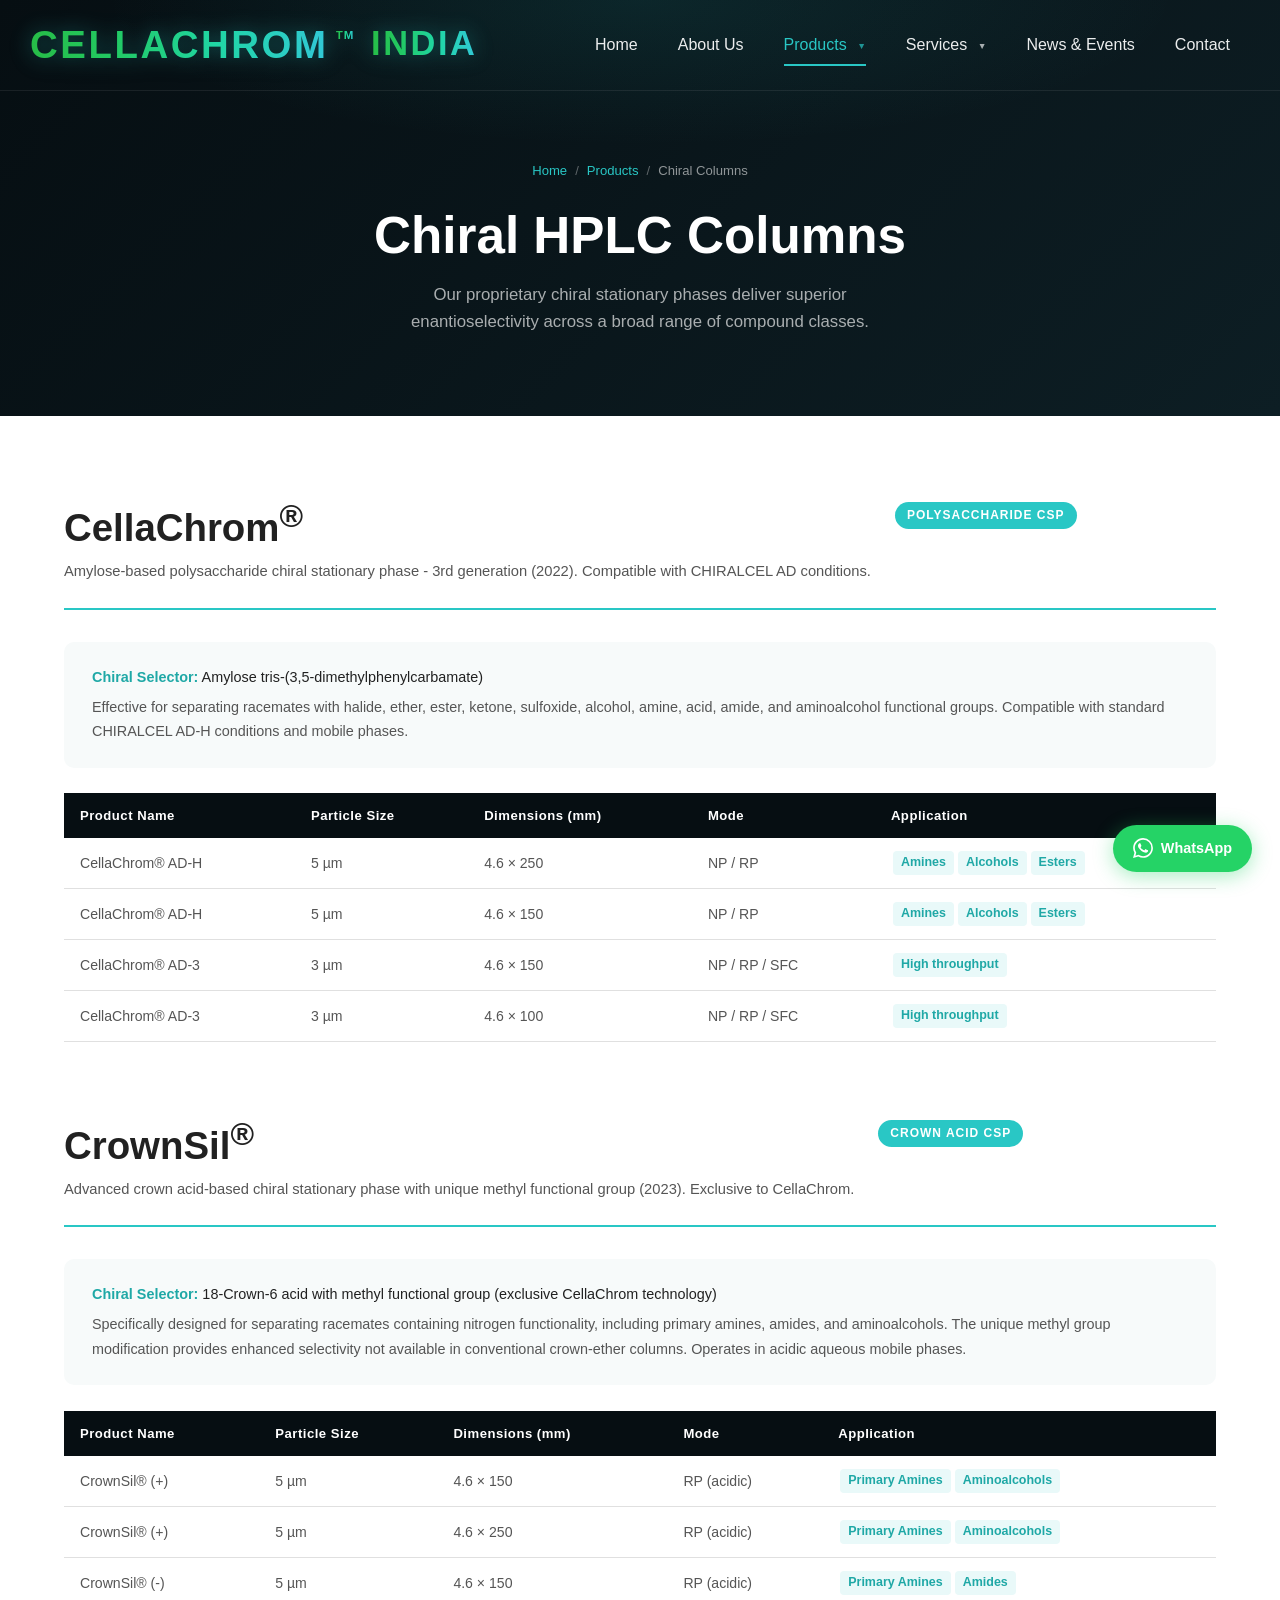
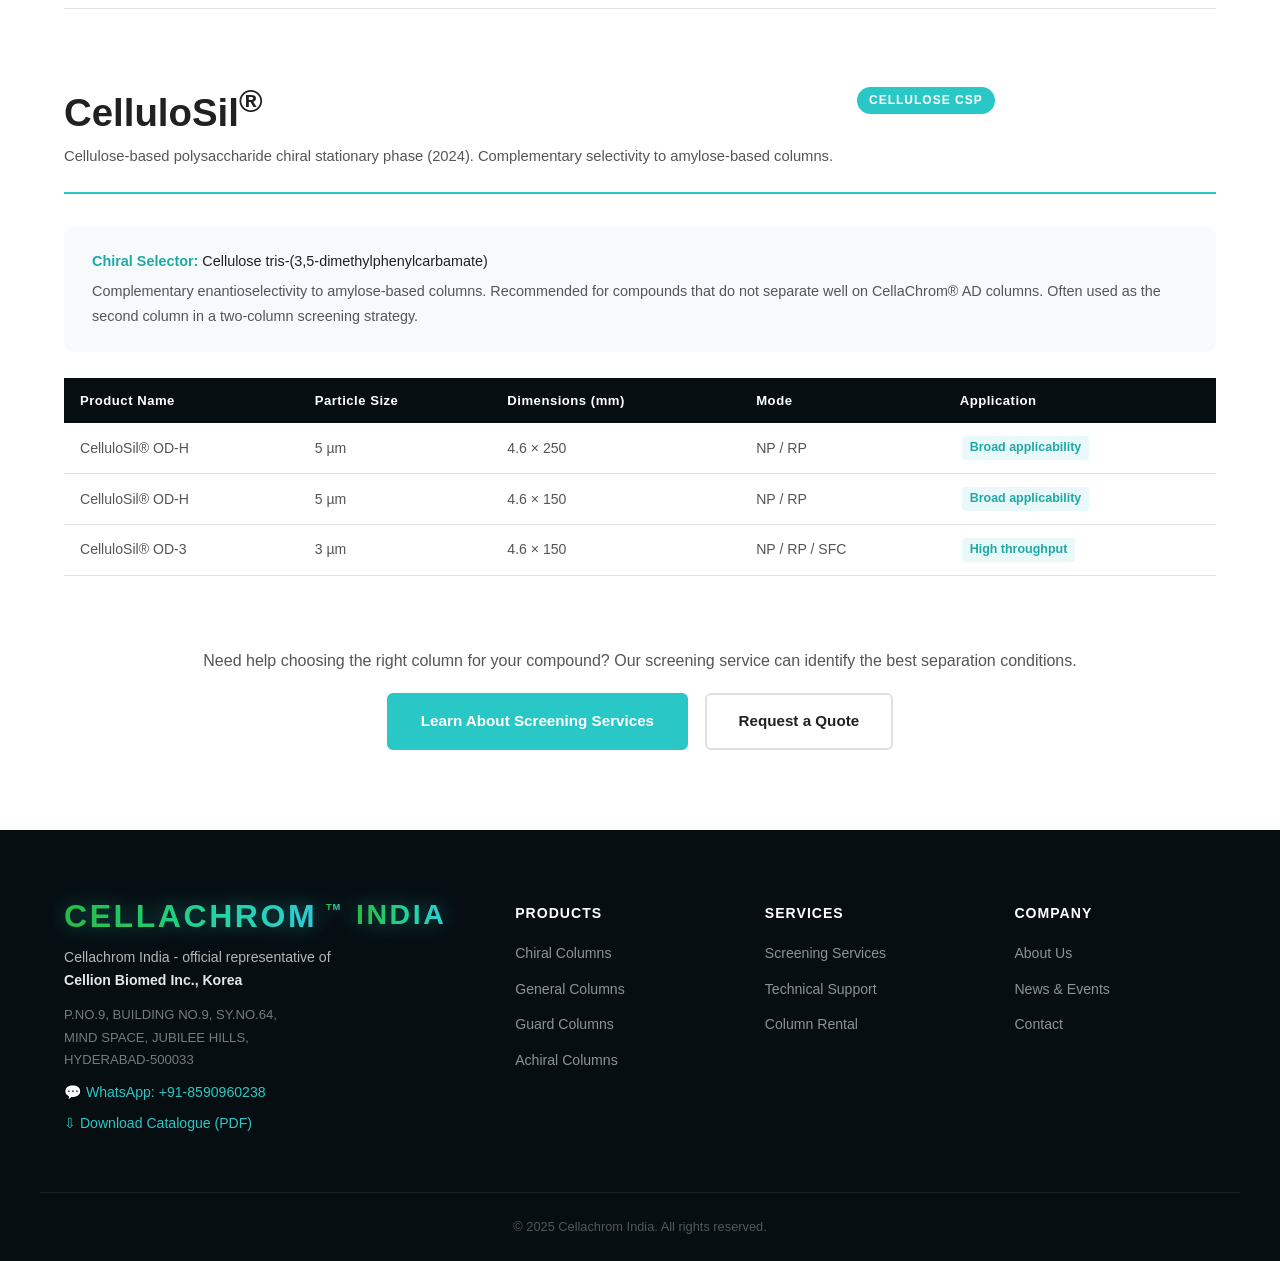
==== chiral-columns.html @ 0d918a17 "Refresh branding and fix site text issues" ====
<!DOCTYPE html>
<html lang="en">
<head>
 <meta charset="UTF-8" />
 <meta name="viewport" content="width=device-width, initial-scale=1.0" />
 <meta name="referrer" content="strict-origin-when-cross-origin" />
 <meta http-equiv="Content-Security-Policy" content="default-src 'self'; script-src 'self'; style-src 'self' 'unsafe-inline' https://fonts.googleapis.com; img-src 'self' data: https:; font-src 'self' https://fonts.gstatic.com data:; connect-src 'self'; frame-src https://maps.google.com https://www.google.com https://maps.googleusercontent.com; object-src 'none'; base-uri 'self'; form-action 'self'; upgrade-insecure-requests" />
 <title>Chiral Columns - CellaChrom</title>
 <link rel="preconnect" href="https://fonts.googleapis.com" />
 <link href="https://fonts.googleapis.com/css2?family=Noto+Sans:wght@300;400;500;600;700&family=Orbitron:wght@700;900&family=Oswald:wght@500;600;700&display=swap" rel="stylesheet" />
 <link rel="stylesheet" href="style.css?v=4" />
 <style>
 .products-page { padding: 80px 0; }
 .product-line { margin-bottom: 72px; }
 .product-line-header { display: flex; align-items: flex-start; gap: 24px; margin-bottom: 32px; padding-bottom: 24px; border-bottom: 2px solid var(--teal); }
 .product-line-badge { background: var(--teal); color: #fff; font-size: 0.75rem; font-weight: 700; letter-spacing: 1px; text-transform: uppercase; padding: 4px 12px; border-radius: 100px; white-space: nowrap; margin-top: 6px; }
 .product-line-header h2 { margin-bottom: 8px; }
 .product-line-header p { color: var(--text-light); font-size: 0.92rem; }
 .spec-table { width: 100%; border-collapse: collapse; font-size: 0.88rem; }
 .spec-table th { background: var(--dark); color: #fff; padding: 12px 16px; text-align: left; font-weight: 600; font-size: 0.82rem; letter-spacing: 0.5px; }
 .spec-table td { padding: 11px 16px; border-bottom: 1px solid var(--border); color: var(--text-light); }
 .spec-table tr:hover td { background: var(--teal-light); }
 .tag { display: inline-block; background: rgba(41,199,197,0.1); color: var(--teal-dark); border-radius: 4px; padding: 2px 8px; font-size: 0.78rem; font-weight: 600; margin: 2px; }
 .app-note { background: var(--light-bg); border-radius: 10px; padding: 24px 28px; margin-top: 20px; font-size: 0.9rem; }
 .app-note strong { color: var(--teal-dark); }
 .app-note p { color: var(--text-light); line-height: 1.7; margin-top: 6px; }
 </style>
</head>
<body>

 <header id="site-header">
 <div class="header-inner">
 <a class="logo" href="index.html" aria-label="Cellachrom India home"><span class="logo-wordmark" aria-hidden="true"><span class="logo-main">CELLACHROM</span><sup class="logo-mark">TM</sup><span class="logo-region">INDIA</span></span></a>
 <nav class="main-nav">
 <ul>
 <li><a href="index.html">Home</a></li>
 <li><a href="company.html">About Us</a></li>
 <li class="has-dropdown">
 <a href="chiral-columns.html" class="active">Products <span class="arrow">&#9660;</span></a>
 <ul class="dropdown">
 <li><a href="chiral-columns.html">Chiral Columns</a></li>
 <li><a href="general-columns.html">General Columns</a></li>
 <li><a href="guard-columns.html">Guard Columns</a></li>
 <li><a href="registech-products.html">Registech Products</a></li>
 </ul>
 </li>
 <li class="has-dropdown">
 <a href="screening-services.html">Services <span class="arrow">&#9660;</span></a>
 <ul class="dropdown">
 <li><a href="screening-screening-services.html">Screening Services</a></li>
 <li><a href="technical-support.html">Technical Support</a></li>
 <li><a href="column-rental.html">Column Rental</a></li>
 </ul>
 </li>
 <li><a href="notice.html">News &amp; Events</a></li>
 <li><a href="contact.html">Contact</a></li>
 </ul>
 </nav>
 <button class="hamburger" id="hamburger"><span></span><span></span><span></span></button>
 </div>
 <nav class="mobile-nav" id="mobile-nav">
 <ul>
 <li><a href="index.html">Home</a></li>
 <li><a href="company.html">About Us</a></li>
 <li class="mobile-dropdown"><button class="mobile-toggle">Products <span class="arrow">&#9660;</span></button>
 <ul class="mobile-submenu"><li><a href="chiral-columns.html">Chiral Columns</a></li><li><a href="general-columns.html">General Columns</a></li><li><a href="guard-columns.html">Guard Columns</a></li><li><a href="registech-products.html">Registech Products</a></li></ul>
 </li>
 <li class="mobile-dropdown"><button class="mobile-toggle">Services <span class="arrow">&#9660;</span></button>
 <ul class="mobile-submenu"><li><a href="screening-screening-services.html">Screening Services</a></li><li><a href="technical-support.html">Technical Support</a></li><li><a href="column-rental.html">Column Rental</a></li></ul>
 </li>
 <li><a href="notice.html">News &amp; Events</a></li>
 <li><a href="contact.html">Contact</a></li>
 </ul>
 </nav>
 </header>

 <section class="page-hero">
 <div class="container">
 <div class="breadcrumb"><a href="index.html">Home</a><span>/</span><a href="chiral-columns.html">Products</a><span>/</span><span class="current">Chiral Columns</span></div>
 <h1>Chiral HPLC Columns</h1>
 <p>Our proprietary chiral stationary phases deliver superior enantioselectivity across a broad range of compound classes.</p>
 </div>
 </section>

 <section class="products-page">
 <div class="container">

 <!-- CellaChrom line -->
 <div class="product-line">
 <div class="product-line-header">
 <div>
 <h2>CellaChrom<sup>®</sup></h2>
 <p>Amylose-based polysaccharide chiral stationary phase - 3rd generation (2022). Compatible with CHIRALCEL AD conditions.</p>
 </div>
 <span class="product-line-badge">Polysaccharide CSP</span>
 </div>
 <div class="app-note">
 <strong>Chiral Selector:</strong> Amylose tris-(3,5-dimethylphenylcarbamate)
 <p>Effective for separating racemates with halide, ether, ester, ketone, sulfoxide, alcohol, amine, acid, amide, and aminoalcohol functional groups. Compatible with standard CHIRALCEL AD-H conditions and mobile phases.</p>
 </div>
 <br>
 <table class="spec-table">
 <thead>
 <tr>
 <th>Product Name</th>
 <th>Particle Size</th>
 <th>Dimensions (mm)</th>
 <th>Mode</th>
 <th>Application</th>
 </tr>
 </thead>
 <tbody>
 <tr><td>CellaChrom® AD-H</td><td>5 µm</td><td>4.6 × 250</td><td>NP / RP</td><td><span class="tag">Amines</span><span class="tag">Alcohols</span><span class="tag">Esters</span></td></tr>
 <tr><td>CellaChrom® AD-H</td><td>5 µm</td><td>4.6 × 150</td><td>NP / RP</td><td><span class="tag">Amines</span><span class="tag">Alcohols</span><span class="tag">Esters</span></td></tr>
 <tr><td>CellaChrom® AD-3</td><td>3 µm</td><td>4.6 × 150</td><td>NP / RP / SFC</td><td><span class="tag">High throughput</span></td></tr>
 <tr><td>CellaChrom® AD-3</td><td>3 µm</td><td>4.6 × 100</td><td>NP / RP / SFC</td><td><span class="tag">High throughput</span></td></tr>
 </tbody>
 </table>
 </div>

 <!-- CrownSil line -->
 <div class="product-line">
 <div class="product-line-header">
 <div>
 <h2>CrownSil<sup>®</sup></h2>
 <p>Advanced crown acid-based chiral stationary phase with unique methyl functional group (2023). Exclusive to CellaChrom.</p>
 </div>
 <span class="product-line-badge">Crown Acid CSP</span>
 </div>
 <div class="app-note">
 <strong>Chiral Selector:</strong> 18-Crown-6 acid with methyl functional group (exclusive CellaChrom technology)
 <p>Specifically designed for separating racemates containing nitrogen functionality, including primary amines, amides, and aminoalcohols. The unique methyl group modification provides enhanced selectivity not available in conventional crown-ether columns. Operates in acidic aqueous mobile phases.</p>
 </div>
 <br>
 <table class="spec-table">
 <thead>
 <tr>
 <th>Product Name</th>
 <th>Particle Size</th>
 <th>Dimensions (mm)</th>
 <th>Mode</th>
 <th>Application</th>
 </tr>
 </thead>
 <tbody>
 <tr><td>CrownSil® (+)</td><td>5 µm</td><td>4.6 × 150</td><td>RP (acidic)</td><td><span class="tag">Primary Amines</span><span class="tag">Aminoalcohols</span></td></tr>
 <tr><td>CrownSil® (+)</td><td>5 µm</td><td>4.6 × 250</td><td>RP (acidic)</td><td><span class="tag">Primary Amines</span><span class="tag">Aminoalcohols</span></td></tr>
 <tr><td>CrownSil® (-)</td><td>5 µm</td><td>4.6 × 150</td><td>RP (acidic)</td><td><span class="tag">Primary Amines</span><span class="tag">Amides</span></td></tr>
 </tbody>
 </table>
 </div>

 <!-- CelluloSil line -->
 <div class="product-line">
 <div class="product-line-header">
 <div>
 <h2>CelluloSil<sup>®</sup></h2>
 <p>Cellulose-based polysaccharide chiral stationary phase (2024). Complementary selectivity to amylose-based columns.</p>
 </div>
 <span class="product-line-badge">Cellulose CSP</span>
 </div>
 <div class="app-note">
 <strong>Chiral Selector:</strong> Cellulose tris-(3,5-dimethylphenylcarbamate)
 <p>Complementary enantioselectivity to amylose-based columns. Recommended for compounds that do not separate well on CellaChrom® AD columns. Often used as the second column in a two-column screening strategy.</p>
 </div>
 <br>
 <table class="spec-table">
 <thead>
 <tr>
 <th>Product Name</th>
 <th>Particle Size</th>
 <th>Dimensions (mm)</th>
 <th>Mode</th>
 <th>Application</th>
 </tr>
 </thead>
 <tbody>
 <tr><td>CelluloSil® OD-H</td><td>5 µm</td><td>4.6 × 250</td><td>NP / RP</td><td><span class="tag">Broad applicability</span></td></tr>
 <tr><td>CelluloSil® OD-H</td><td>5 µm</td><td>4.6 × 150</td><td>NP / RP</td><td><span class="tag">Broad applicability</span></td></tr>
 <tr><td>CelluloSil® OD-3</td><td>3 µm</td><td>4.6 × 150</td><td>NP / RP / SFC</td><td><span class="tag">High throughput</span></td></tr>
 </tbody>
 </table>
 </div>

 <div style="text-align:center; margin-top: 16px;">
 <p style="color:var(--text-light); margin-bottom: 20px;">Need help choosing the right column for your compound? Our screening service can identify the best separation conditions.</p>
 <a href="screening-screening-services.html" class="btn btn-primary">Learn About Screening Services</a>
 <a href="contact.html" class="btn btn-outline" style="margin-left:12px; color: var(--text); border-color: var(--border);">Request a Quote</a>
 </div>

 </div>
 </section>

 <footer class="site-footer">
 <div class="container footer-grid">
 <div class="footer-brand">
 <a class="logo footer-logo" href="index.html" aria-label="Cellachrom India home"><span class="logo-wordmark" aria-hidden="true"><span class="logo-main">CELLACHROM</span><sup class="logo-mark">TM</sup><span class="logo-region">INDIA</span></span></a>
 <p>Cellachrom India - official representative of<br><strong>Cellion Biomed Inc., Korea</strong></p>
 <p class="footer-addr">P.NO.9, BUILDING NO.9, SY.NO.64,<br>MIND SPACE, JUBILEE HILLS,<br>HYDERABAD-500033</p>
 <p style="margin-top:10px;"><a href="https://wa.me/918590960238" target="_blank" rel="noopener" style="color:var(--teal);">&#128172; WhatsApp: +91-8590960238</a></p>
 <p style="margin-top:6px;"><a href="catalogue.pdf" style="color:var(--teal);">&#8681; Download Catalogue (PDF)</a></p>
 </div>
 <div class="footer-nav-group"><h4>Products</h4><ul><li><a href="chiral-columns.html">Chiral Columns</a></li><li><a href="general-columns.html">General Columns</a></li><li><a href="guard-columns.html">Guard Columns</a></li><li><a href="registech-products.html">Achiral Columns</a></li></ul></div>
 <div class="footer-nav-group"><h4>Services</h4><ul><li><a href="screening-screening-services.html">Screening Services</a></li><li><a href="technical-support.html">Technical Support</a></li><li><a href="column-rental.html">Column Rental</a></li></ul></div>
 <div class="footer-nav-group"><h4>Company</h4><ul><li><a href="company.html">About Us</a></li><li><a href="notice.html">News &amp; Events</a></li><li><a href="contact.html">Contact</a></li></ul></div>
 </div>
 <div class="footer-bottom"><p>&copy; 2025 Cellachrom India. All rights reserved.</p></div>
 </footer>
 <script src="main.js"></script>

 <a class="whatsapp-float" href="https://wa.me/918590960238" target="_blank" rel="noopener">
 <svg width="20" height="20" viewBox="0 0 24 24" fill="currentColor"><path d="M17.472 14.382c-.297-.149-1.758-.867-2.03-.967-.273-.099-.471-.148-.67.15-.197.297-.767.966-.94 1.164-.173.199-.347.223-.644.075-.297-.15-1.255-.463-2.39-1.475-.883-.788-1.48-1.761-1.653-2.059-.173-.297-.018-.458.13-.606.134-.133.298-.347.446-.52.149-.174.198-.298.298-.497.099-.198.05-.371-.025-.52-.075-.149-.669-1.612-.916-2.207-.242-.579-.487-.5-.669-.51-.173-.008-.371-.01-.57-.01-.198 0-.52.074-.792.372-.272.297-1.04 1.016-1.04 2.479 0 1.462 1.065 2.875 1.213 3.074.149.198 2.096 3.2 5.077 4.487.709.306 1.262.489 1.694.625.712.227 1.36.195 1.871.118.571-.085 1.758-.719 2.006-1.413.248-.694.248-1.289.173-1.413-.074-.124-.272-.198-.57-.347m-5.421 7.403h-.004a9.87 9.87 0 01-5.031-1.378l-.361-.214-3.741.982.998-3.648-.235-.374a9.86 9.86 0 01-1.51-5.26c.001-5.45 4.436-9.884 9.888-9.884 2.64 0 5.122 1.03 6.988 2.898a9.825 9.825 0 012.893 6.994c-.003 5.45-4.437 9.884-9.885 9.884m8.413-18.297A11.815 11.815 0 0012.05 0C5.495 0 .16 5.335.157 11.892c0 2.096.547 4.142 1.588 5.945L.057 24l6.305-1.654a11.882 11.882 0 005.683 1.448h.005c6.554 0 11.89-5.335 11.893-11.893a11.821 11.821 0 00-3.48-8.413z"/></svg>
 WhatsApp
 </a>
</body>
</html>
---- style.css ----
﻿/* =========================================================
 CellaChrom Main Stylesheet
 ========================================================= */

/* ---------- Reset & Base ---------- */
*, *::before, *::after { box-sizing: border-box; margin: 0; padding: 0; }

html { scroll-behavior: smooth; }

body {
 font-family: 'Noto Sans', sans-serif;
 font-size: 16px;
 color: #212121;
 background: #fff;
 line-height: 1.6;
}

a { text-decoration: none; color: inherit; }
ul { list-style: none; }
img { display: block; max-width: 100%; }

.container {
 max-width: 1200px;
 margin: 0 auto;
 padding: 0 24px;
}

/* ---------- Typography ---------- */
h1 { font-size: clamp(2rem, 4vw, 3.2rem); font-weight: 700; line-height: 1.2; }
h2 { font-size: clamp(1.6rem, 3vw, 2.4rem); font-weight: 700; line-height: 1.25; }
h3 { font-size: 1.25rem; font-weight: 600; }
h4 { font-size: 1.05rem; font-weight: 600; }

/* ---------- Colors ---------- */
:root {
 --teal: #29c7c5;
 --teal-dark: #1fa8a6;
 --teal-light: #e6fafa;
 --blue-accent: #00B8FF;
 --dark: #060e12;
 --dark-2: #0d1e24;
 --text: #212121;
 --text-light: #555;
 --border: #e0e0e0;
 --white: #fff;
 --light-bg: #f7fafa;
}

/* =========================================================
 SCROLL REVEAL ANIMATIONS
 ========================================================= */
.will-reveal {
 opacity: 0;
 transform: translateY(32px);
 transition: opacity 0.6s ease, transform 0.6s ease;
}
.will-reveal.revealed {
 opacity: 1;
 transform: translateY(0);
}

/* =========================================================
 TOAST
 ========================================================= */
.toast {
 position: fixed;
 bottom: 32px;
 left: 50%;
 transform: translateX(-50%) translateY(20px);
 background: var(--dark-2);
 color: #fff;
 padding: 14px 28px;
 border-radius: 8px;
 font-size: 0.92rem;
 font-weight: 500;
 border-left: 4px solid var(--teal);
 opacity: 0;
 transition: opacity 0.3s, transform 0.3s;
 z-index: 9999;
 white-space: nowrap;
}
.toast.toast-show {
 opacity: 1;
 transform: translateX(-50%) translateY(0);
}

.hp-field {
 position: absolute !important;
 width: 1px;
 height: 1px;
 padding: 0;
 margin: -1px;
 overflow: hidden;
 clip: rect(0, 0, 0, 0);
 white-space: nowrap;
 border: 0;
}

/* =========================================================
 FAQ DYNAMIC
 ========================================================= */
.faq-q {
 display: flex;
 justify-content: space-between;
 align-items: center;
 gap: 16px;
}
.faq-arrow {
 font-size: 1.3rem;
 color: var(--teal);
 flex-shrink: 0;
 transition: transform 0.3s;
 font-weight: 300;
}
.faq-open .faq-q { color: var(--teal-dark); }
.faq-item { transition: background 0.2s; border-radius: 4px; padding: 20px 4px; }
.faq-item:hover { background: var(--teal-light); }

/* =========================================================
 PRODUCT TABS
 ========================================================= */
.tab-nav {
 display: flex;
 gap: 0;
 border-bottom: 2px solid var(--border);
 margin-bottom: 40px;
 overflow-x: auto;
 scrollbar-width: none;
}
.tab-nav::-webkit-scrollbar { display: none; }

.tab-btn {
 padding: 14px 28px;
 background: none;
 border: none;
 font-family: inherit;
 font-size: 0.92rem;
 font-weight: 600;
 color: var(--text-light);
 cursor: pointer;
 position: relative;
 white-space: nowrap;
 transition: color 0.2s;
}
.tab-btn::after {
 content: '';
 position: absolute;
 bottom: -2px;
 left: 0; right: 0;
 height: 2px;
 background: var(--teal);
 transform: scaleX(0);
 transition: transform 0.25s ease;
}
.tab-btn:hover { color: var(--teal); }
.tab-btn.active { color: var(--teal); }
.tab-btn.active::after { transform: scaleX(1); }

.tab-panel {
 opacity: 0;
 transform: translateY(10px);
 transition: opacity 0.3s ease, transform 0.3s ease;
}
.tab-panel.active {
 opacity: 1;
 transform: translateY(0);
}

/* =========================================================
 HERO CANVAS
 ========================================================= */
#hero-canvas {
 position: absolute;
 inset: 0;
 width: 100%;
 height: 100%;
 pointer-events: none;
 z-index: 0;
}

.hero-content { position: relative; z-index: 1; }

/* Typing cursor */
#typing-text::after {
 content: '|';
 animation: blink 0.7s step-end infinite;
 color: var(--teal);
 margin-left: 2px;
}
@keyframes blink { 50% { opacity: 0; } }

/* =========================================================
 COUNT-UP
 ========================================================= */
.count-up {
 display: inline-block;
 min-width: 2ch;
}

/* =========================================================
 HEADER
 ========================================================= */
#site-header {
 position: fixed;
 top: 0; left: 0; right: 0;
 z-index: 1000;
 background: transparent;
 border-bottom: 1px solid rgba(255,255,255,0.08);
 transition: background 0.4s ease, border-color 0.4s ease, box-shadow 0.4s ease;
}

#site-header.scrolled {
 background: rgba(255,255,255,0.97);
 backdrop-filter: blur(12px);
 -webkit-backdrop-filter: blur(12px);
 border-bottom: 1px solid rgba(0,0,0,0.07);
 box-shadow: 0 2px 24px rgba(0,0,0,0.08);
}

.header-inner {
 display: flex;
 align-items: center;
 justify-content: space-between;
 height: 90px;
 max-width: 1280px;
 margin: 0 auto;
 padding: 0 30px;
}

/* Logo */
.logo {
 display: flex;
 align-items: center;
 text-decoration: none;
}

.logo-wordmark {
 display: inline-flex;
 align-items: flex-start;
 gap: 12px;
 font-family: 'Oswald', 'Orbitron', sans-serif;
 font-weight: 600;
 line-height: 0.88;
 letter-spacing: 0.16em;
 text-transform: uppercase;
 filter: drop-shadow(0 0 10px rgba(41,199,197,0.45)) drop-shadow(0 2px 8px rgba(0,0,0,0.35));
 transition: filter 0.4s ease, transform 0.3s ease;
}
.logo-main,
.logo-region,
.logo-mark {
 background: linear-gradient(90deg, #27bc47 0%, #22c963 28%, #20d6a4 62%, #32c8d7 100%);
 -webkit-background-clip: text;
 background-clip: text;
 color: transparent;
}
.logo-main {
 font-size: 2.4rem;
}
.logo-region {
 font-size: 2.15rem;
}
.logo-mark {
 font-size: 0.72rem;
 line-height: 1;
 letter-spacing: 0.08em;
 transform: translate(-0.42em, 0.16em);
}
.header-inner .logo:hover .logo-wordmark {
 filter: drop-shadow(0 0 18px rgba(41,199,197,0.72)) drop-shadow(0 2px 12px rgba(0,0,0,0.4));
 transform: scale(1.03);
}
#site-header.scrolled .header-inner .logo-wordmark {
 filter: drop-shadow(0 0 8px rgba(41,199,197,0.28)) drop-shadow(0 2px 6px rgba(0,0,0,0.12));
}


/* Desktop Nav */
.main-nav > ul {
 display: flex;
 gap: 0;
 align-items: center;
}

.main-nav > ul > li {
 position: relative;
}

.main-nav > ul > li > a {
 display: block;
 position: relative;
 color: rgba(255,255,255,0.92);
 font-size: 1rem;
 font-weight: 500;
 padding: 8px 20px;
 transition: color 0.3s;
}
.main-nav > ul > li > a::after {
 content: '';
 position: absolute;
 bottom: 0; left: 20px; right: 20px;
 height: 2px;
 background: var(--teal);
 transform: scaleX(0);
 transition: transform 0.25s ease;
 transform-origin: center;
}

.main-nav > ul > li > a:hover { color: var(--teal); }
.main-nav > ul > li > a:hover::after { transform: scaleX(1); }
.main-nav > ul > li > a.active { color: var(--teal); }
.main-nav > ul > li > a.active::after { transform: scaleX(1); }

/* Nav adapts on scroll */
#site-header.scrolled .main-nav > ul > li > a { color: #333; }
#site-header.scrolled .main-nav > ul > li > a:hover { color: var(--teal); }
#site-header.scrolled .main-nav > ul > li > a.active { color: var(--teal); }

.main-nav .arrow {
 font-size: 0.55rem;
 vertical-align: middle;
 margin-left: 6px;
 opacity: 0.7;
 display: inline-block;
 transition: transform 0.25s ease, opacity 0.25s ease;
}
.has-dropdown.open > a .arrow,
.has-dropdown:hover > a .arrow {
 transform: rotate(-180deg);
 opacity: 1;
}

/* Dropdown */
.dropdown {
 position: absolute;
 top: calc(100% + 12px);
 left: 50%;
 transform: translateX(-50%) translateY(-6px);
 background: rgba(18, 28, 36, 0.82);
 backdrop-filter: blur(18px);
 -webkit-backdrop-filter: blur(18px);
 border: 1px solid rgba(41, 199, 197, 0.18);
 border-radius: 12px;
 min-width: 200px;
 padding: 8px 6px;
 box-shadow: 0 20px 48px rgba(0,0,0,0.55), 0 0 0 1px rgba(41,199,197,0.06);
 opacity: 0;
 visibility: hidden;
 pointer-events: none;
 transition: opacity 0.22s ease, transform 0.22s ease, visibility 0.22s;
}

/* Caret arrow pointing up */
.dropdown::before {
 content: '';
 position: absolute;
 top: -6px;
 left: 50%;
 transform: translateX(-50%);
 width: 12px;
 height: 12px;
 background: rgba(18, 28, 36, 0.82);
 border-left: 1px solid rgba(41, 199, 197, 0.18);
 border-top: 1px solid rgba(41, 199, 197, 0.18);
 rotate: 45deg;
}

.has-dropdown.open .dropdown,
.has-dropdown:hover .dropdown {
 opacity: 1;
 visibility: visible;
 pointer-events: auto;
 transform: translateX(-50%) translateY(0);
}

.dropdown li {
 opacity: 0;
 transform: translateX(-6px);
 transition: opacity 0.18s ease, transform 0.18s ease, background 0.15s;
 border-radius: 8px;
}
.has-dropdown.open .dropdown li,
.has-dropdown:hover .dropdown li { opacity: 1; transform: translateX(0); }

.has-dropdown.open .dropdown li:nth-child(1),
.has-dropdown:hover .dropdown li:nth-child(1) { transition-delay: 0.04s; }
.has-dropdown.open .dropdown li:nth-child(2),
.has-dropdown:hover .dropdown li:nth-child(2) { transition-delay: 0.08s; }
.has-dropdown.open .dropdown li:nth-child(3),
.has-dropdown:hover .dropdown li:nth-child(3) { transition-delay: 0.12s; }
.has-dropdown.open .dropdown li:nth-child(4),
.has-dropdown:hover .dropdown li:nth-child(4) { transition-delay: 0.16s; }

.dropdown li a {
 display: flex;
 align-items: center;
 gap: 8px;
 padding: 10px 16px;
 color: rgba(255,255,255,0.75);
 font-size: 0.88rem;
 font-weight: 400;
 border-radius: 8px;
 transition: color 0.18s, background 0.18s, padding-left 0.18s;
}
.dropdown li a::before {
 content: '';
 width: 5px;
 height: 5px;
 border-radius: 50%;
 background: var(--teal);
 opacity: 0;
 flex-shrink: 0;
 transition: opacity 0.18s, transform 0.18s;
 transform: scale(0);
}
.dropdown li a:hover {
 color: #fff;
 background: rgba(41, 199, 197, 0.1);
 padding-left: 20px;
}
.dropdown li a:hover::before {
 opacity: 1;
 transform: scale(1);
}

/* Dropdown adapts when header is scrolled (white bg) */
#site-header.scrolled .dropdown {
 background: rgba(255,255,255,0.98);
 border-color: rgba(0,0,0,0.09);
 box-shadow: 0 16px 40px rgba(0,0,0,0.12);
 backdrop-filter: none;
}
#site-header.scrolled .dropdown::before {
 background: rgba(255,255,255,0.98);
 border-color: rgba(0,0,0,0.09);
}
#site-header.scrolled .dropdown li a { color: #444; }
#site-header.scrolled .dropdown li a:hover { color: var(--teal); background: rgba(41,199,197,0.06); }

/* Hamburger */
.hamburger {
 display: none;
 flex-direction: column;
 gap: 5px;
 background: none;
 border: none;
 cursor: pointer;
 padding: 4px;
}
.hamburger span {
 width: 26px;
 height: 2px;
 background: #fff;
 border-radius: 2px;
 transition: all 0.3s, background 0.4s;
}
#site-header.scrolled .hamburger span { background: #333; }

/* Mobile Nav */
.mobile-nav {
 display: none;
 background: var(--dark-2);
 border-top: 1px solid rgba(41, 199, 197, 0.15);
 padding: 12px 0 20px;
}

.mobile-nav > ul > li > a,
.mobile-nav .mobile-toggle {
 display: block;
 width: 100%;
 text-align: left;
 color: rgba(255,255,255,0.85);
 font-size: 0.95rem;
 font-weight: 500;
 padding: 12px 24px;
 background: none;
 border: none;
 cursor: pointer;
 transition: color 0.2s;
}

.mobile-nav > ul > li > a:hover,
.mobile-nav .mobile-toggle:hover { color: var(--teal); }

.mobile-submenu {
 display: none;
 background: rgba(0,0,0,0.2);
}

.mobile-submenu.open { display: block; }

.mobile-submenu li a {
 display: block;
 padding: 10px 24px 10px 40px;
 color: rgba(255,255,255,0.65);
 font-size: 0.88rem;
 transition: color 0.2s;
}
.mobile-submenu li a:hover { color: var(--teal); }

.mobile-nav.open { display: block; }

/* =========================================================
 HERO
 ========================================================= */
.hero {
 position: relative;
 min-height: 100vh;
 display: flex;
 align-items: center;
 justify-content: center;
 background:
 linear-gradient(135deg, rgba(14,26,26,0.95) 0%, rgba(10,40,40,0.9) 100%),
 url("data:image/svg+xml,%3Csvg width='60' height='60' viewBox='0 0 60 60' xmlns='http://www.w3.org/2000/svg'%3E%3Cg fill='none' fill-rule='evenodd'%3E%3Cg fill='%2329c7c5' fill-opacity='0.04'%3E%3Ccircle cx='30' cy='30' r='20'/%3E%3Ccircle cx='0' cy='0' r='10'/%3E%3Ccircle cx='60' cy='60' r='10'/%3E%3C/g%3E%3C/g%3E%3C/svg%3E"),
 #0a1c1c;
 overflow: hidden;
 text-align: center;
 padding: 120px 24px 80px;
}

.hero::before {
 content: '';
 position: absolute;
 inset: 0;
 background: radial-gradient(ellipse 80% 60% at 50% 30%, rgba(41,199,197,0.12) 0%, transparent 70%);
 pointer-events: none;
}

.hero-content {
 position: relative;
 max-width: 820px;
 margin: 0 auto;
}

/* Hero logo */
.hero-content > img:first-child {
 height: 90px !important;
 width: auto;
 margin: 0 auto 20px !important;
 display: block;
 filter:
 drop-shadow(0 0 24px rgba(41,199,197,0.7))
 drop-shadow(0 0 48px rgba(41,199,197,0.3))
 drop-shadow(0 4px 16px rgba(0,0,0,0.5));
 animation: logoGlow 3s ease-in-out infinite alternate;
}
@keyframes logoGlow {
 from { filter: drop-shadow(0 0 20px rgba(41,199,197,0.6)) drop-shadow(0 0 40px rgba(41,199,197,0.25)) drop-shadow(0 4px 16px rgba(0,0,0,0.5)); }
 to { filter: drop-shadow(0 0 32px rgba(41,199,197,0.9)) drop-shadow(0 0 64px rgba(41,199,197,0.45)) drop-shadow(0 4px 20px rgba(0,0,0,0.5)); }
}

/* Hero brand display */
.hero-brand-display {
 margin-bottom: 36px;
 text-align: center;
 line-height: 1;
}
.hero-brand-text {
 display: inline;
 font-family: 'Orbitron', sans-serif;
 font-size: clamp(2.8rem, 7vw, 6.5rem);
 font-weight: 900;
 letter-spacing: 6px;
 text-transform: uppercase;
 background: linear-gradient(90deg,
 #29c7c5 0%,
 #22d4d2 15%,
 #00e5ff 30%,
 #29c7c5 45%,
 #00c8ff 60%,
 #4a90e2 75%,
 #5b6cf7 90%,
 #7b5cf7 100%);
 -webkit-background-clip: text;
 -webkit-text-fill-color: transparent;
 background-clip: text;
}
.hero-brand-reg {
 font-family: 'Orbitron', sans-serif;
 font-size: 0.35em;
 vertical-align: super;
 -webkit-text-fill-color: rgba(255,255,255,0.55);
 color: rgba(255,255,255,0.55);
}
.hero-brand-badge {
 display: inline-block;
 margin-top: 18px;
 padding: 7px 18px;
 border: 1px solid rgba(41,199,197,0.45);
 border-radius: 4px;
 font-size: 0.72rem;
 font-weight: 600;
 letter-spacing: 2.5px;
 color: rgba(255,255,255,0.75);
 text-transform: uppercase;
 background: rgba(41,199,197,0.06);
}

.hero-eyebrow {
 display: inline-block;
 font-size: 0.85rem;
 font-weight: 600;
 letter-spacing: 2px;
 text-transform: uppercase;
 color: var(--teal);
 background: rgba(41, 199, 197, 0.1);
 border: 1px solid rgba(41, 199, 197, 0.3);
 border-radius: 100px;
 padding: 6px 18px;
 margin-bottom: 28px;
}

.hero h1 {
 color: #fff;
 margin-bottom: 24px;
}

.hero-sub {
 color: rgba(255,255,255,0.7);
 font-size: 1.1rem;
 max-width: 600px;
 margin: 0 auto 40px;
 line-height: 1.7;
}

.hero-btns {
 display: flex;
 gap: 16px;
 justify-content: center;
 flex-wrap: wrap;
}

/* Scroll hint */
.hero-scroll-hint {
 position: absolute;
 bottom: 30px;
 left: 50%;
 transform: translateX(-50%);
}
.hero-scroll-hint span {
 display: block;
 width: 24px;
 height: 40px;
 border: 2px solid rgba(255,255,255,0.3);
 border-radius: 12px;
 position: relative;
}
.hero-scroll-hint span::after {
 content: '';
 position: absolute;
 top: 6px;
 left: 50%;
 transform: translateX(-50%);
 width: 4px;
 height: 8px;
 background: var(--teal);
 border-radius: 2px;
 animation: scroll-hint 1.8s ease-in-out infinite;
}
@keyframes scroll-hint {
 0%, 100% { opacity: 1; top: 6px; }
 50% { opacity: 0.3; top: 18px; }
}

/* Homepage hero theme inspired by cellachrom.co.kr */
.home-reference-theme {
 background: #f5f8fb;
}

.home-reference-theme #site-header {
 background: rgba(245, 248, 251, 0.45);
 border-bottom: 1px solid rgba(28, 63, 87, 0.08);
 backdrop-filter: blur(16px);
 -webkit-backdrop-filter: blur(16px);
}

.home-reference-theme #site-header.scrolled {
 background: rgba(255,255,255,0.92);
 border-bottom: 1px solid rgba(21, 48, 66, 0.08);
 box-shadow: 0 8px 30px rgba(31, 54, 74, 0.08);
}

.home-reference-theme .header-inner .logo-wordmark {
 filter: drop-shadow(0 10px 24px rgba(84, 191, 230, 0.2));
}

.home-reference-theme .header-inner .logo:hover .logo-wordmark {
 filter: drop-shadow(0 14px 30px rgba(84, 191, 230, 0.28));
}

.home-reference-theme .main-nav > ul > li > a {
 color: rgba(20, 49, 69, 0.82);
}

.home-reference-theme .main-nav > ul > li > a:hover,
.home-reference-theme .main-nav > ul > li > a.active {
 color: #207d9b;
}

.home-reference-theme #site-header.scrolled .main-nav > ul > li > a {
 color: rgba(20, 49, 69, 0.82);
}

.home-reference-theme #site-header.scrolled .main-nav > ul > li > a:hover,
.home-reference-theme #site-header.scrolled .main-nav > ul > li > a.active {
 color: #207d9b;
}

.home-reference-theme .main-nav .arrow {
 opacity: 0.45;
}

.home-reference-theme .dropdown,
.home-reference-theme #site-header.scrolled .dropdown {
 background: rgba(255,255,255,0.88);
 border-color: rgba(27, 66, 93, 0.08);
 box-shadow: 0 18px 40px rgba(24, 53, 74, 0.12);
 backdrop-filter: blur(18px);
 -webkit-backdrop-filter: blur(18px);
}

.home-reference-theme .dropdown::before,
.home-reference-theme #site-header.scrolled .dropdown::before {
 background: rgba(255,255,255,0.88);
 border-color: rgba(27, 66, 93, 0.08);
}

.home-reference-theme .dropdown li a,
.home-reference-theme #site-header.scrolled .dropdown li a {
 color: rgba(20, 49, 69, 0.75);
}

.home-reference-theme .dropdown li a:hover,
.home-reference-theme #site-header.scrolled .dropdown li a:hover {
 color: #207d9b;
 background: rgba(84, 191, 230, 0.08);
}

.home-reference-theme .hamburger span,
.home-reference-theme #site-header.scrolled .hamburger span {
 background: #1c3f57;
}

.home-reference-theme .hero {
 background: linear-gradient(180deg, #fbfdff 0%, #eef5fb 48%, #e3edf7 100%);
}

.home-reference-theme .hero::before {
 background:
 radial-gradient(circle at 18% 22%, rgba(255,255,255,0.95) 0%, rgba(255,255,255,0) 34%),
 radial-gradient(circle at 78% 20%, rgba(84,191,230,0.22) 0%, rgba(84,191,230,0) 30%),
 radial-gradient(circle at 62% 72%, rgba(146,210,239,0.2) 0%, rgba(146,210,239,0) 34%),
 linear-gradient(145deg, rgba(255,255,255,0.55) 0%, rgba(255,255,255,0.14) 44%, rgba(218,231,242,0.4) 100%);
}

.home-reference-theme .hero::after {
 content: '';
 position: absolute;
 inset: 0;
 background:
 radial-gradient(circle at 22% 34%, rgba(255,255,255,0.34) 0%, rgba(255,255,255,0) 18%),
 radial-gradient(circle at 82% 68%, rgba(255,255,255,0.26) 0%, rgba(255,255,255,0) 21%);
 pointer-events: none;
}

.home-reference-theme #hero-canvas {
 opacity: 0.72;
}

.home-reference-theme .hero-content {
 max-width: 960px;
 padding: 48px 56px;
 border: 1px solid rgba(102, 149, 182, 0.18);
 border-radius: 30px;
 background: linear-gradient(135deg, rgba(255,255,255,0.72) 0%, rgba(255,255,255,0.36) 100%);
 box-shadow: 0 28px 70px rgba(33, 67, 92, 0.12);
 backdrop-filter: blur(22px);
 -webkit-backdrop-filter: blur(22px);
}

.home-reference-theme .hero-content::before {
 content: '';
 position: absolute;
 inset: 18px;
 border-radius: 22px;
 border: 1px solid rgba(255,255,255,0.42);
 pointer-events: none;
}

.home-reference-theme .hero-brand-display {
 display: flex;
 flex-direction: column;
 align-items: center;
 gap: 14px;
 margin-bottom: 26px;
}

.home-reference-theme .hero-brand-display::before {
 content: 'KOREAN CHROMATOGRAPHY SOLUTIONS';
 display: inline-block;
 padding: 8px 14px;
 border-radius: 999px;
 border: 1px solid rgba(84, 191, 230, 0.25);
 background: rgba(255,255,255,0.58);
 color: rgba(28, 63, 87, 0.62);
 font-size: 0.68rem;
 font-weight: 700;
 letter-spacing: 0.28em;
 text-transform: uppercase;
}

.home-reference-theme .hero-brand-text {
 display: inline-block;
 background: none;
 color: #16384d;
 -webkit-text-fill-color: #16384d;
 text-shadow: 0 10px 26px rgba(255,255,255,0.42);
 letter-spacing: 0.16em;
 line-height: 0.92;
}

.home-reference-theme .hero-brand-reg {
 -webkit-text-fill-color: rgba(24, 70, 94, 0.28);
 color: rgba(24, 70, 94, 0.28);
 margin-left: 4px;
}

.home-reference-theme .hero-brand-badge {
 color: rgba(24, 54, 75, 0.7);
 border-color: rgba(84, 191, 230, 0.22);
 background: rgba(247,251,255,0.82);
 box-shadow: 0 10px 24px rgba(50, 84, 110, 0.06);
 letter-spacing: 0.18em;
}

.home-reference-theme .hero h1 {
 color: #16384d;
 max-width: 12ch;
 margin: 0 auto 18px;
 font-size: clamp(2.2rem, 4.8vw, 4.4rem);
 line-height: 1.05;
}

.home-reference-theme .hero-sub {
 color: rgba(22, 56, 77, 0.72);
 max-width: 700px;
 font-size: 1.02rem;
 margin-bottom: 32px;
}

.home-reference-theme #typing-text::after {
 color: #2c87a7;
}

.home-reference-theme .btn-primary {
 box-shadow: 0 16px 34px rgba(41, 199, 197, 0.24);
}

.home-reference-theme .btn-primary:hover {
 box-shadow: 0 18px 38px rgba(41, 199, 197, 0.3);
}

.home-reference-theme .btn-outline {
 color: #16384d;
 border-color: rgba(28, 63, 87, 0.2);
 background: rgba(255,255,255,0.4);
 backdrop-filter: blur(12px);
 -webkit-backdrop-filter: blur(12px);
}

.home-reference-theme .btn-outline:hover {
 color: #207d9b;
 border-color: rgba(84, 191, 230, 0.55);
 background: rgba(255,255,255,0.7);
}

.home-reference-theme .hero-scroll-hint span {
 border-color: rgba(28, 63, 87, 0.22);
}

.home-reference-theme .hero-scroll-hint span::after {
 background: #2c87a7;
}

/* Dark laboratory hero variant */
.home-reference-theme {
 background: #07191d;
}

.home-reference-theme #site-header {
 background: linear-gradient(180deg, rgba(2, 15, 21, 0.62) 0%, rgba(2, 15, 21, 0.12) 100%);
 border-bottom: 1px solid rgba(255,255,255,0.08);
 backdrop-filter: blur(10px);
 -webkit-backdrop-filter: blur(10px);
}

.home-reference-theme #site-header.scrolled {
 background: rgba(8, 25, 32, 0.88);
 border-bottom: 1px solid rgba(131, 231, 223, 0.12);
 box-shadow: 0 10px 36px rgba(0, 0, 0, 0.28);
}

.home-reference-theme .header-inner .logo-wordmark,
.home-reference-theme .header-inner .logo:hover .logo-wordmark {
 filter: drop-shadow(0 0 22px rgba(66, 233, 215, 0.22));
}

.home-reference-theme .main-nav > ul > li > a,
.home-reference-theme #site-header.scrolled .main-nav > ul > li > a {
 color: rgba(255,255,255,0.88);
}

.home-reference-theme .main-nav > ul > li > a:hover,
.home-reference-theme .main-nav > ul > li > a.active,
.home-reference-theme #site-header.scrolled .main-nav > ul > li > a:hover,
.home-reference-theme #site-header.scrolled .main-nav > ul > li > a.active {
 color: #62e5d8;
}

.home-reference-theme .dropdown,
.home-reference-theme #site-header.scrolled .dropdown {
 background: rgba(7, 31, 40, 0.92);
 border-color: rgba(98, 229, 216, 0.18);
 box-shadow: 0 22px 44px rgba(0,0,0,0.34);
}

.home-reference-theme .dropdown::before,
.home-reference-theme #site-header.scrolled .dropdown::before {
 background: rgba(7, 31, 40, 0.92);
 border-color: rgba(98, 229, 216, 0.18);
}

.home-reference-theme .dropdown li a,
.home-reference-theme #site-header.scrolled .dropdown li a {
 color: rgba(255,255,255,0.76);
}

.home-reference-theme .dropdown li a:hover,
.home-reference-theme #site-header.scrolled .dropdown li a:hover {
 color: #ffffff;
 background: rgba(98, 229, 216, 0.1);
}

.home-reference-theme .hamburger span,
.home-reference-theme #site-header.scrolled .hamburger span {
 background: #fff;
}

.home-reference-theme .hero {
 min-height: 100vh;
 background:
 radial-gradient(circle at 14% 26%, rgba(27, 121, 116, 0.22) 0%, rgba(27, 121, 116, 0) 24%),
 radial-gradient(circle at 76% 18%, rgba(48, 212, 191, 0.22) 0%, rgba(48, 212, 191, 0) 22%),
 linear-gradient(115deg, #0a2528 0%, #0d4d56 38%, #0f869f 72%, #0b6781 100%);
}

.home-reference-theme .hero::before {
 background:
 radial-gradient(circle at 78% 16%, rgba(93, 246, 226, 0.22) 0%, rgba(93, 246, 226, 0) 22%),
 radial-gradient(circle at 25% 64%, rgba(255,255,255,0.08) 0%, rgba(255,255,255,0) 28%),
 linear-gradient(180deg, rgba(0, 10, 14, 0.12) 0%, rgba(0, 10, 14, 0.32) 100%);
}

.home-reference-theme .hero::after {
 content: '';
 position: absolute;
 inset: 0;
 background:
 linear-gradient(90deg, rgba(0,0,0,0.22) 0%, rgba(0,0,0,0.02) 28%, rgba(255,255,255,0) 100%),
 radial-gradient(circle at 86% 56%, rgba(74, 255, 229, 0.14) 0%, rgba(74, 255, 229, 0) 12%);
 pointer-events: none;
}

.home-reference-theme #hero-canvas {
 opacity: 0.3;
 mix-blend-mode: screen;
}

.home-reference-theme .hero-shell {
 position: relative;
 z-index: 1;
 width: min(1320px, calc(100% - 48px));
 margin: 0 auto;
 display: grid;
 grid-template-columns: minmax(360px, 560px) 1fr;
 gap: 32px;
 align-items: center;
}

.home-reference-theme .hero-content {
 max-width: none;
 margin: 0;
 padding: 42px 38px;
 border: 1px solid rgba(160, 240, 231, 0.14);
 border-radius: 26px;
 background: linear-gradient(135deg, rgba(3, 22, 28, 0.78) 0%, rgba(7, 35, 45, 0.48) 100%);
 box-shadow: 0 28px 60px rgba(0, 0, 0, 0.24);
 backdrop-filter: blur(16px);
 -webkit-backdrop-filter: blur(16px);
 text-align: left;
 overflow: hidden;
}

.home-reference-theme .hero-content::before {
 inset: 14px;
 border-color: rgba(255,255,255,0.08);
}

.home-reference-theme .hero-brand-display {
 align-items: flex-start;
 gap: 12px;
 margin-bottom: 20px;
 width: 100%;
}

.home-reference-theme .hero-brand-display::before {
 content: 'CHIRAL ANALYSIS PLATFORM';
 padding: 8px 12px;
 border: 1px solid rgba(98, 229, 216, 0.2);
 background: rgba(98, 229, 216, 0.08);
 color: rgba(226,255,251,0.8);
 font-size: 0.66rem;
 letter-spacing: 0.22em;
}

.home-reference-theme .hero-brand-text {
 color: #ffffff;
 -webkit-text-fill-color: transparent;
 background: linear-gradient(90deg, #ffffff 0%, #9eece3 38%, #4ad9ea 72%, #d7ffff 100%);
 -webkit-background-clip: text;
 background-clip: text;
 text-shadow: 0 0 28px rgba(108, 240, 229, 0.2);
 display: inline-block;
 max-width: 100%;
 font-size: clamp(1.78rem, 3vw, 3.35rem);
 letter-spacing: 0.015em;
 line-height: 0.94;
 white-space: nowrap;
}

.home-reference-theme .hero-brand-reg {
 -webkit-text-fill-color: rgba(255,255,255,0.42);
 color: rgba(255,255,255,0.42);
 font-size: 0.18em;
 vertical-align: top;
 margin-left: 1px;
}

.home-reference-theme .hero-brand-badge {
 color: rgba(226,255,251,0.72);
 border-color: rgba(98, 229, 216, 0.22);
 background: rgba(255,255,255,0.05);
 box-shadow: none;
}

.home-reference-theme .hero h1 {
 color: #ffffff;
 max-width: 11ch;
 margin: 0 0 18px;
}

.home-reference-theme .hero-sub {
 color: rgba(226,255,251,0.72);
 max-width: 520px;
 margin: 0 0 32px;
}

.home-reference-theme .hero-btns {
 justify-content: flex-start;
}

.home-reference-theme .btn-primary {
 box-shadow: 0 14px 34px rgba(41, 199, 197, 0.3);
}

.home-reference-theme .btn-outline {
 color: #fff;
 border-color: rgba(255,255,255,0.28);
 background: rgba(255,255,255,0.04);
}

.home-reference-theme .btn-outline:hover {
 color: #fff;
 border-color: rgba(98, 229, 216, 0.72);
 background: rgba(98, 229, 216, 0.12);
}

.home-reference-theme .hero-visual {
 position: relative;
 min-height: 560px;
}

.home-reference-theme .hero-orb,
.home-reference-theme .hero-link,
.home-reference-theme .hero-wave,
.home-reference-theme .hero-signal,
.home-reference-theme .hero-column {
 position: absolute;
}

.home-reference-theme .hero-orb {
 border-radius: 50%;
 background:
 radial-gradient(circle at 34% 34%, rgba(95, 255, 222, 0.36) 0%, rgba(95, 255, 222, 0.18) 14%, rgba(18, 72, 83, 0.9) 62%, rgba(9, 36, 44, 0.88) 100%);
 box-shadow:
 inset -20px -26px 40px rgba(5, 18, 24, 0.5),
 inset 10px 14px 26px rgba(108, 255, 229, 0.12),
 0 0 38px rgba(85, 252, 224, 0.12);
}

.home-reference-theme .hero-orb::before,
.home-reference-theme .hero-orb::after {
 content: '';
 position: absolute;
 border-radius: 50%;
}

.home-reference-theme .hero-orb::before {
 inset: 18%;
 border: 2px solid rgba(255,255,255,0.12);
}

.home-reference-theme .hero-orb::after {
 width: 22%;
 height: 22%;
 top: 18%;
 left: 24%;
 background: rgba(98, 229, 216, 0.3);
 filter: blur(1px);
}

.home-reference-theme .hero-orb-1 {
 width: 220px;
 height: 220px;
 top: 12px;
 right: 28px;
}

.home-reference-theme .hero-orb-2 {
 width: 170px;
 height: 170px;
 top: 210px;
 left: 200px;
}

.home-reference-theme .hero-orb-3 {
 width: 230px;
 height: 230px;
 top: 182px;
 right: 270px;
}

.home-reference-theme .hero-link {
 height: 5px;
 transform-origin: left center;
 border-radius: 999px;
 background: linear-gradient(90deg, rgba(102, 244, 224, 0.18) 0%, rgba(136, 255, 241, 0.32) 50%, rgba(102, 244, 224, 0.18) 100%);
 box-shadow: 0 0 12px rgba(98, 229, 216, 0.1);
}

.home-reference-theme .hero-link-1 {
 width: 250px;
 top: 128px;
 right: 210px;
 transform: rotate(25deg);
}

.home-reference-theme .hero-link-2 {
 width: 206px;
 top: 248px;
 right: 244px;
 transform: rotate(19deg);
}

.home-reference-theme .hero-link-3 {
 width: 220px;
 top: 292px;
 right: 385px;
 transform: rotate(-28deg);
}

.home-reference-theme .hero-wave {
 border-radius: 999px;
 filter: blur(1px);
 background: linear-gradient(90deg, rgba(115,255,236,0) 0%, rgba(115,255,236,0.34) 48%, rgba(115,255,236,0) 100%);
}

.home-reference-theme .hero-wave-1 {
 width: 440px;
 height: 90px;
 top: 8px;
 right: -12px;
 transform: rotate(-8deg);
}

.home-reference-theme .hero-wave-2 {
 width: 520px;
 height: 68px;
 top: 28px;
 right: 40px;
 transform: rotate(-6deg);
}

.home-reference-theme .hero-wave-3 {
 width: 430px;
 height: 54px;
 top: 44px;
 right: 150px;
 transform: rotate(-4deg);
}

.home-reference-theme .hero-signal {
 background: #d7fff5;
 box-shadow: 0 0 12px rgba(196, 255, 247, 0.8);
}

.home-reference-theme .hero-signal-base {
 left: 10px;
 right: 10px;
 bottom: 58px;
 height: 3px;
}

.home-reference-theme .hero-signal-peak {
 width: 3px;
 bottom: 58px;
}

.home-reference-theme .hero-signal-peak::before,
.home-reference-theme .hero-signal-peak::after {
 content: '';
 position: absolute;
 width: 3px;
 background: #d7fff5;
 box-shadow: 0 0 12px rgba(196, 255, 247, 0.8);
}

.home-reference-theme .hero-signal-peak::before {
 bottom: 100%;
 left: -20px;
 width: 40px;
 height: 3px;
 transform: rotate(-78deg);
 transform-origin: right bottom;
}

.home-reference-theme .hero-signal-peak::after {
 bottom: calc(100% + 74px);
 left: -5px;
 width: 40px;
 height: 3px;
 transform: rotate(78deg);
 transform-origin: left bottom;
}

.home-reference-theme .hero-signal-peak-1 {
 left: 42%;
 height: 96px;
}

.home-reference-theme .hero-signal-peak-2 {
 left: 61%;
 height: 168px;
}

.home-reference-theme .hero-signal-peak-3 {
 left: 82%;
 height: 118px;
}

.home-reference-theme .hero-column {
 width: min(34vw, 320px);
 max-width: 320px;
 filter: brightness(1.18) contrast(1.15) saturate(0.88) drop-shadow(0 0 18px rgba(196,255,247,0.22)) drop-shadow(0 12px 24px rgba(0,0,0,0.3));
 mix-blend-mode: multiply;
 transform-origin: center;
}

.home-reference-theme .hero-column-1 {
 left: 24px;
 bottom: 42px;
 width: min(28vw, 270px);
 transform: rotate(-2deg);
}

.home-reference-theme .hero-column-2 {
 left: 176px;
 bottom: 54px;
 width: min(24vw, 230px);
 transform: rotate(-5deg);
}

.home-reference-theme .hero-column-3 {
 left: 324px;
 bottom: 54px;
 width: min(31vw, 290px);
 transform: rotate(4deg);
}

.home-reference-theme .hero-scroll-hint span {
 border-color: rgba(255,255,255,0.3);
}

.home-reference-theme .hero-scroll-hint span::after {
 background: #9ef8e7;
}

/* =========================================================
 BUTTONS
 ========================================================= */
.btn {
 display: inline-block;
 padding: 14px 32px;
 border-radius: 6px;
 font-size: 0.95rem;
 font-weight: 600;
 transition: all 0.25s;
 cursor: pointer;
 border: 2px solid transparent;
}

.btn-primary {
 background: var(--teal);
 color: #fff;
 border-color: var(--teal);
}
.btn-primary:hover {
 background: var(--teal-dark);
 border-color: var(--teal-dark);
 transform: translateY(-2px);
 box-shadow: 0 8px 24px rgba(41, 199, 197, 0.35);
}

.btn-outline {
 background: transparent;
 color: #fff;
 border-color: rgba(255,255,255,0.4);
}
.btn-outline:hover {
 border-color: var(--teal);
 color: var(--teal);
 transform: translateY(-2px);
}

.btn-white {
 background: #fff;
 color: var(--teal-dark);
 border-color: #fff;
}
.btn-white:hover {
 background: var(--teal-light);
 border-color: var(--teal-light);
 transform: translateY(-2px);
 box-shadow: 0 8px 24px rgba(0,0,0,0.15);
}

.btn-primary-sm {
 display: inline-block;
 padding: 10px 22px;
 border-radius: 5px;
 font-size: 0.88rem;
 font-weight: 600;
 background: var(--teal);
 color: #fff;
 border: 2px solid var(--teal);
 transition: all 0.25s;
 margin-top: 16px;
}
.btn-primary-sm:hover {
 background: var(--teal-dark);
 border-color: var(--teal-dark);
 transform: translateY(-1px);
}

/* =========================================================
 SECTION COMMON
 ========================================================= */
.section { padding: 96px 0; }

.section-header {
 text-align: center;
 max-width: 680px;
 margin: 0 auto 60px;
}
.section-header.light h2,
.section-header.light .section-sub { color: #fff; }
.section-header.light .section-eyebrow { color: var(--teal); }

.section-eyebrow {
 display: block;
 font-size: 0.8rem;
 font-weight: 700;
 letter-spacing: 3px;
 text-transform: uppercase;
 color: var(--teal);
 margin-bottom: 14px;
}

.section-title { margin-bottom: 18px; color: var(--text); }

.section-sub {
 color: var(--text-light);
 font-size: 1.05rem;
 line-height: 1.7;
}

/* =========================================================
 ABOUT STRIP
 ========================================================= */
.about-strip {
 background: var(--dark);
 padding: 64px 0;
}

.about-strip-grid {
 display: grid;
 grid-template-columns: repeat(4, 1fr);
 gap: 40px;
}

.about-strip-item {
 text-align: center;
 color: #fff;
}

.strip-icon {
 color: var(--teal);
 font-size: 1.4rem;
 margin-bottom: 16px;
}

.about-strip-item h3 {
 font-size: 1.05rem;
 margin-bottom: 10px;
 color: #fff;
}

.about-strip-item p {
 font-size: 0.88rem;
 color: rgba(255,255,255,0.6);
 line-height: 1.6;
}

/* =========================================================
 PRODUCTS SECTION
 ========================================================= */
.products-section { background: #fff; }

.product-cards {
 display: grid;
 grid-template-columns: repeat(2, 1fr);
 gap: 28px;
}

.product-card {
 border: 1px solid var(--border);
 border-radius: 12px;
 padding: 36px 32px;
 transition: box-shadow 0.3s, transform 0.3s, border-color 0.3s;
 position: relative;
 overflow: hidden;
}

.product-card::before {
 content: '';
 position: absolute;
 top: 0; left: 0; right: 0;
 height: 3px;
 background: var(--teal);
 transform: scaleX(0);
 transition: transform 0.3s;
 transform-origin: left;
}

.product-card:hover {
 border-color: rgba(41, 199, 197, 0.4);
 box-shadow: 0 12px 40px rgba(41, 199, 197, 0.12);
 transform: translateY(-4px);
}

.product-card:hover::before { transform: scaleX(1); }

.product-card-icon {
 width: 56px;
 height: 56px;
 border-radius: 12px;
 display: flex;
 align-items: center;
 justify-content: center;
 margin-bottom: 20px;
}

.product-card-icon.teal { background: rgba(41,199,197,0.12); color: var(--teal); }
.product-card-icon.blue { background: rgba(0,184,255,0.12); color: var(--blue-accent); }

.product-card-icon svg { width: 32px; height: 32px; }

.icon-text {
 font-size: 1.6rem;
 font-weight: 800;
 color: var(--blue-accent);
}

.product-card h3 {
 margin-bottom: 10px;
 color: var(--text);
}

.product-card > p {
 color: var(--text-light);
 font-size: 0.92rem;
 margin-bottom: 16px;
 line-height: 1.65;
}

.product-highlights {
 margin-bottom: 12px;
}

.product-highlights li {
 font-size: 0.85rem;
 color: var(--text-light);
 padding: 5px 0 5px 16px;
 position: relative;
 border-bottom: 1px solid #f0f0f0;
}

.product-highlights li::before {
 content: '';
 position: absolute;
 left: 0;
 top: 50%;
 transform: translateY(-50%);
 width: 6px;
 height: 6px;
 border-radius: 50%;
 background: var(--teal);
}

.card-link {
 display: inline-block;
 color: var(--teal);
 font-size: 0.9rem;
 font-weight: 600;
 margin-top: 16px;
 transition: letter-spacing 0.2s;
}
.card-link:hover { letter-spacing: 0.5px; }

/* =========================================================
 TIMELINE SECTION
 ========================================================= */
.timeline-section {
 background: var(--dark);
 color: #fff;
}

.timeline {
 display: grid;
 grid-template-columns: repeat(3, 1fr);
 gap: 32px;
 margin-top: 20px;
}

.timeline-item {
 position: relative;
 padding: 28px 24px;
 background: rgba(255,255,255,0.04);
 border: 1px solid rgba(41,199,197,0.15);
 border-radius: 10px;
 transition: background 0.3s, border-color 0.3s;
}

.timeline-item:hover {
 background: rgba(41,199,197,0.07);
 border-color: rgba(41,199,197,0.4);
}

.timeline-year {
 font-size: 2rem;
 font-weight: 800;
 color: var(--teal);
 margin-bottom: 10px;
 line-height: 1;
}

.timeline-content h4 {
 color: #fff;
 font-size: 1.1rem;
 margin-bottom: 8px;
}

.timeline-content p {
 color: rgba(255,255,255,0.6);
 font-size: 0.88rem;
 line-height: 1.6;
}

/* =========================================================
 SERVICES SECTION
 ========================================================= */
.services-section { background: var(--light-bg); }

.service-cards {
 display: grid;
 grid-template-columns: repeat(3, 1fr);
 gap: 28px;
}

.service-card {
 background: #fff;
 border-radius: 12px;
 padding: 40px 32px;
 border: 1px solid var(--border);
 transition: box-shadow 0.3s, transform 0.3s;
}

.service-card:hover {
 box-shadow: 0 16px 48px rgba(0,0,0,0.1);
 transform: translateY(-4px);
}

.service-num {
 font-size: 3rem;
 font-weight: 800;
 color: rgba(41,199,197,0.18);
 line-height: 1;
 margin-bottom: 16px;
}

.service-card h3 {
 color: var(--text);
 margin-bottom: 14px;
 font-size: 1.2rem;
}

.service-card > p {
 color: var(--text-light);
 font-size: 0.91rem;
 line-height: 1.65;
 margin-bottom: 18px;
}

.service-card ul { margin-bottom: 4px; }

.service-card ul li {
 font-size: 0.87rem;
 color: var(--text-light);
 padding: 6px 0 6px 18px;
 position: relative;
 border-bottom: 1px solid #f0f0f0;
}

.service-card ul li::before {
 content: '•';
 position: absolute;
 left: 0;
 color: var(--teal);
 font-weight: 700;
 font-size: 0.8rem;
}

/* =========================================================
 WHY SECTION
 ========================================================= */
.why-section { background: #fff; }

.why-grid {
 display: grid;
 grid-template-columns: 1fr 1fr;
 gap: 80px;
 align-items: center;
}

.why-text .section-eyebrow { text-align: left; margin-bottom: 14px; }

.why-text h2 {
 margin-bottom: 20px;
 color: var(--text);
}

.why-text > p {
 color: var(--text-light);
 line-height: 1.75;
 margin-bottom: 16px;
 font-size: 0.95rem;
}

.why-stats {
 display: flex;
 gap: 40px;
 margin-top: 36px;
 padding-top: 32px;
 border-top: 1px solid var(--border);
}

.stat {
 display: flex;
 flex-direction: column;
 gap: 4px;
}

.stat-num {
 font-size: 2.4rem;
 font-weight: 800;
 color: var(--teal);
 line-height: 1;
}

.stat-num sup { font-size: 1rem; }

.stat-label {
 font-size: 0.8rem;
 color: var(--text-light);
 line-height: 1.4;
 font-weight: 500;
}

/* Why image placeholder */
.why-image-placeholder {
 background: linear-gradient(135deg, var(--dark) 0%, var(--dark-2) 100%);
 border-radius: 16px;
 aspect-ratio: 1 / 1;
 display: flex;
 flex-direction: column;
 align-items: center;
 justify-content: center;
 position: relative;
 overflow: hidden;
 border: 1px solid rgba(41,199,197,0.2);
 gap: 24px;
}

.why-image-placeholder > p {
 color: rgba(255,255,255,0.4);
 font-size: 0.85rem;
 letter-spacing: 1px;
}

/* Molecule animation */
.molecule {
 position: relative;
 width: 160px;
 height: 160px;
}

.atom {
 position: absolute;
 width: 36px;
 height: 36px;
 border-radius: 50%;
 background: var(--teal);
 box-shadow: 0 0 20px rgba(41,199,197,0.6);
}

.atom-1 { top: 0; left: 50%; transform: translateX(-50%); }
.atom-2 { bottom: 10px; left: 10px; background: var(--blue-accent); box-shadow: 0 0 20px rgba(0,184,255,0.5); }
.atom-3 { bottom: 10px; right: 10px; }

.bond {
 position: absolute;
 height: 2px;
 background: rgba(41,199,197,0.5);
 transform-origin: left center;
}

.bond-1 {
 width: 80px;
 top: 62px;
 left: 62px;
 transform: rotate(30deg);
}
.bond-2 {
 width: 80px;
 top: 62px;
 left: 20px;
 transform: rotate(-30deg);
}
.bond-3 {
 width: 90px;
 top: 136px;
 left: 28px;
}

/* =========================================================
 CONTACT TEASER
 ========================================================= */
.contact-teaser {
 background: linear-gradient(135deg, var(--teal) 0%, var(--blue-accent) 100%);
 padding: 80px 0;
}

.contact-teaser-inner {
 text-align: center;
 max-width: 600px;
 margin: 0 auto;
}

.contact-teaser h2 {
 color: #fff;
 margin-bottom: 16px;
}

.contact-teaser p {
 color: rgba(255,255,255,0.85);
 font-size: 1.05rem;
 margin-bottom: 32px;
}

/* =========================================================
 FOOTER
 ========================================================= */
.site-footer {
 background: var(--dark);
 color: rgba(255,255,255,0.7);
 padding-top: 72px;
}

.footer-grid {
 display: grid;
 grid-template-columns: 2fr 1fr 1fr 1fr;
 gap: 48px;
 padding-bottom: 48px;
 border-bottom: 1px solid rgba(255,255,255,0.08);
}

.footer-logo { margin-bottom: 16px; }
.footer-logo .logo-wordmark {
 filter: drop-shadow(0 0 10px rgba(41,199,197,0.45));
}
.footer-logo .logo-main {
 font-size: 2rem;
}
.footer-logo .logo-region {
 font-size: 1.78rem;
}
.footer-logo .logo-mark {
 font-size: 0.58rem;
 transform: translate(-0.34em, 0.14em);
}
.footer-logo:hover .logo-wordmark {
 filter: drop-shadow(0 0 18px rgba(41,199,197,0.75));
 transform: scale(1.04);
}

.footer-brand p {
 font-size: 0.88rem;
 line-height: 1.65;
 margin-bottom: 8px;
}

.footer-brand strong { color: rgba(255,255,255,0.9); }

.footer-addr {
 font-size: 0.82rem !important;
 color: rgba(255,255,255,0.45) !important;
 line-height: 1.7 !important;
 margin-top: 12px !important;
}

.footer-nav-group h4 {
 color: #fff;
 font-size: 0.88rem;
 letter-spacing: 1px;
 text-transform: uppercase;
 margin-bottom: 16px;
}

.footer-nav-group ul li {
 margin-bottom: 10px;
}

.footer-nav-group ul li a {
 font-size: 0.88rem;
 color: rgba(255,255,255,0.55);
 transition: color 0.2s;
}

.footer-nav-group ul li a:hover { color: var(--teal); }

.footer-bottom {
 padding: 24px 0;
 text-align: center;
}

.footer-bottom p {
 font-size: 0.8rem;
 color: rgba(255,255,255,0.3);
}

/* =========================================================
 PAGE HERO (for inner pages)
 ========================================================= */
.page-hero {
 padding: 160px 24px 80px;
 background: linear-gradient(135deg, var(--dark) 0%, var(--dark-2) 100%);
 text-align: center;
 position: relative;
 overflow: hidden;
}

.page-hero::before {
 content: '';
 position: absolute;
 inset: 0;
 background: radial-gradient(ellipse 60% 50% at 50% 0%, rgba(41,199,197,0.1) 0%, transparent 70%);
}

.page-hero .container { position: relative; }

.page-hero h1 { color: #fff; margin-bottom: 16px; }
.page-hero p { color: rgba(255,255,255,0.65); font-size: 1.05rem; max-width: 540px; margin: 0 auto; }

.breadcrumb {
 display: flex;
 justify-content: center;
 gap: 8px;
 margin-bottom: 24px;
 font-size: 0.82rem;
}

.breadcrumb a { color: var(--teal); }
.breadcrumb span { color: rgba(255,255,255,0.35); }
.breadcrumb .current { color: rgba(255,255,255,0.55); }

/* =========================================================
 RESPONSIVE
 ========================================================= */
@media (max-width: 991px) {
 .main-nav { display: none; }
 .hamburger { display: flex; }
 .header-inner {
 padding: 0 20px;
 }
 .header-inner .logo-wordmark {
 gap: 9px;
 letter-spacing: 0.13em;
 }
 .header-inner .logo-main {
 font-size: 1.9rem;
 }
 .header-inner .logo-region {
 font-size: 1.68rem;
 }
 .header-inner .logo-mark {
 font-size: 0.56rem;
 transform: translate(-0.3em, 0.12em);
 }

 .home-reference-theme .hero-shell {
 grid-template-columns: 1fr;
 gap: 20px;
 }

 .home-reference-theme .hero-visual {
 min-height: 380px;
 }

 .home-reference-theme .hero-column-1 {
 left: 0;
 width: min(38vw, 240px);
 }

 .home-reference-theme .hero-column-2 {
 left: 18%;
 width: min(32vw, 200px);
 }

 .home-reference-theme .hero-column-3 {
 left: 36%;
 width: min(40vw, 250px);
 }

 .about-strip-grid {
 grid-template-columns: repeat(2, 1fr);
 gap: 24px;
 }

 .product-cards {
 grid-template-columns: 1fr;
 }

 .timeline {
 grid-template-columns: repeat(2, 1fr);
 }

 .service-cards {
 grid-template-columns: 1fr;
 }

 .why-grid {
 grid-template-columns: 1fr;
 gap: 40px;
 }

 .why-image { order: -1; max-width: 360px; margin: 0 auto; }

 .footer-grid {
 grid-template-columns: 1fr 1fr;
 gap: 32px;
 }
}

@media (max-width: 767px) {
 .header-inner {
 height: 78px;
 padding: 0 16px;
 }
 .header-inner .logo-wordmark {
 gap: 7px;
 letter-spacing: 0.1em;
 }
 .header-inner .logo-main {
 font-size: 1.46rem;
 }
 .header-inner .logo-region {
 font-size: 1.28rem;
 }
 .header-inner .logo-mark {
 font-size: 0.42rem;
 transform: translate(-0.22em, 0.08em);
 }
 .footer-logo .logo-main {
 font-size: 1.7rem;
 }
 .footer-logo .logo-region {
 font-size: 1.5rem;
 }

 .hero h1 { font-size: 2rem; }

 .home-reference-theme .hero {
 padding-top: 140px;
 padding-bottom: 60px;
 }

 .home-reference-theme .hero-content {
 padding: 30px 20px;
 border-radius: 24px;
 }

 .home-reference-theme .hero-brand-text {
 max-width: 100%;
 font-size: clamp(1.45rem, 7vw, 2.25rem);
 letter-spacing: 0.01em;
 }

 .home-reference-theme .hero-brand-display::before {
 font-size: 0.58rem;
 letter-spacing: 0.18em;
 padding: 7px 10px;
 }

 .home-reference-theme .hero-sub {
 font-size: 1rem;
 }

 .home-reference-theme .hero-visual {
 min-height: 270px;
 }

 .home-reference-theme .hero-orb-1 {
 width: 112px;
 height: 112px;
 top: 18px;
 right: 10px;
 }

 .home-reference-theme .hero-orb-2 {
 width: 88px;
 height: 88px;
 top: 128px;
 left: 84px;
 }

 .home-reference-theme .hero-orb-3 {
 width: 120px;
 height: 120px;
 top: 116px;
 right: 110px;
 }

 .home-reference-theme .hero-link-1,
 .home-reference-theme .hero-link-2,
 .home-reference-theme .hero-link-3,
 .home-reference-theme .hero-wave-2,
 .home-reference-theme .hero-wave-3 {
 display: none;
 }

 .home-reference-theme .hero-wave-1 {
 width: 220px;
 top: 8px;
 right: -30px;
 }

 .home-reference-theme .hero-signal-base {
 bottom: 24px;
 }

 .home-reference-theme .hero-signal-peak {
 bottom: 24px;
 }

 .home-reference-theme .hero-signal-peak-1 {
 left: 34%;
 height: 54px;
 }

 .home-reference-theme .hero-signal-peak-2 {
 left: 58%;
 height: 88px;
 }

 .home-reference-theme .hero-signal-peak-3 {
 left: 79%;
 height: 62px;
 }

 .home-reference-theme .hero-column {
 max-width: none;
 }

 .home-reference-theme .hero-column-1 {
 left: -8px;
 bottom: 8px;
 width: 138px;
 }

 .home-reference-theme .hero-column-2 {
 left: 84px;
 bottom: 12px;
 width: 118px;
 }

 .home-reference-theme .hero-column-3 {
 left: 152px;
 bottom: 10px;
 width: 166px;
 }

 .about-strip-grid {
 grid-template-columns: 1fr;
 }

 .timeline {
 grid-template-columns: 1fr;
 }

 .why-stats { gap: 24px; }

 .footer-grid {
 grid-template-columns: 1fr;
 gap: 28px;
 }

 .section { padding: 64px 0; }
}

/* =========================================================
 WHATSAPP FLOATING BUTTON
 ========================================================= */
.whatsapp-float {
 position: fixed;
 bottom: 28px;
 right: 28px;
 z-index: 999;
 background: #25d366;
 color: #fff;
 border-radius: 50px;
 padding: 12px 20px;
 font-size: 0.9rem;
 font-weight: 600;
 text-decoration: none;
 display: flex;
 align-items: center;
 gap: 8px;
 box-shadow: 0 4px 20px rgba(37,211,102,0.4);
 transition: transform 0.2s, box-shadow 0.2s;
}
.whatsapp-float:hover {
 transform: translateY(-2px);
 box-shadow: 0 6px 24px rgba(37,211,102,0.5);
}

/* =========================================================
 PANEL GRID (index.html dashboard panels)
 ========================================================= */
.panel-grid {
 display: grid;
 grid-template-columns: repeat(3, 1fr);
 gap: 24px;
 margin-top: 48px;
}
.panel-item {
 border-radius: 12px;
 overflow: hidden;
 position: relative;
 display: block;
 box-shadow: 0 4px 20px rgba(0,0,0,0.1);
 transition: transform 0.2s, box-shadow 0.2s;
}
.panel-item:hover {
 transform: translateY(-4px);
 box-shadow: 0 8px 32px rgba(0,0,0,0.15);
}
.panel-item img {
 width: 100%;
 height: 220px;
 object-fit: cover;
 display: block;
}
.panel-label {
 position: absolute;
 bottom: 0;
 left: 0;
 right: 0;
 background: linear-gradient(transparent, rgba(14,26,26,0.85));
 color: #fff;
 padding: 20px 16px 16px;
 font-weight: 600;
 font-size: 0.95rem;
}
@media (max-width: 767px) {
 .panel-grid { grid-template-columns: 1fr; }
}

/* =========================================================
 WHO WE ARE SECTION (index.html)
 ========================================================= */
.who-we-are {
 padding: 80px 0;
 background: var(--light-bg);
}
.who-we-are .container {
 display: grid;
 grid-template-columns: 1.2fr 1fr;
 gap: 60px;
 align-items: center;
}
.who-we-are-text h2 { margin-bottom: 16px; }
.who-we-are-text p { color: var(--text-light); line-height: 1.8; margin-bottom: 16px; font-size: 0.95rem; }
.who-we-are-text .btn { margin-top: 8px; }
.who-we-are-image img { border-radius: 12px; width: 100%; }
@media (max-width: 900px) {
 .who-we-are .container { grid-template-columns: 1fr; }
 .who-we-are-image { display: none; }
}
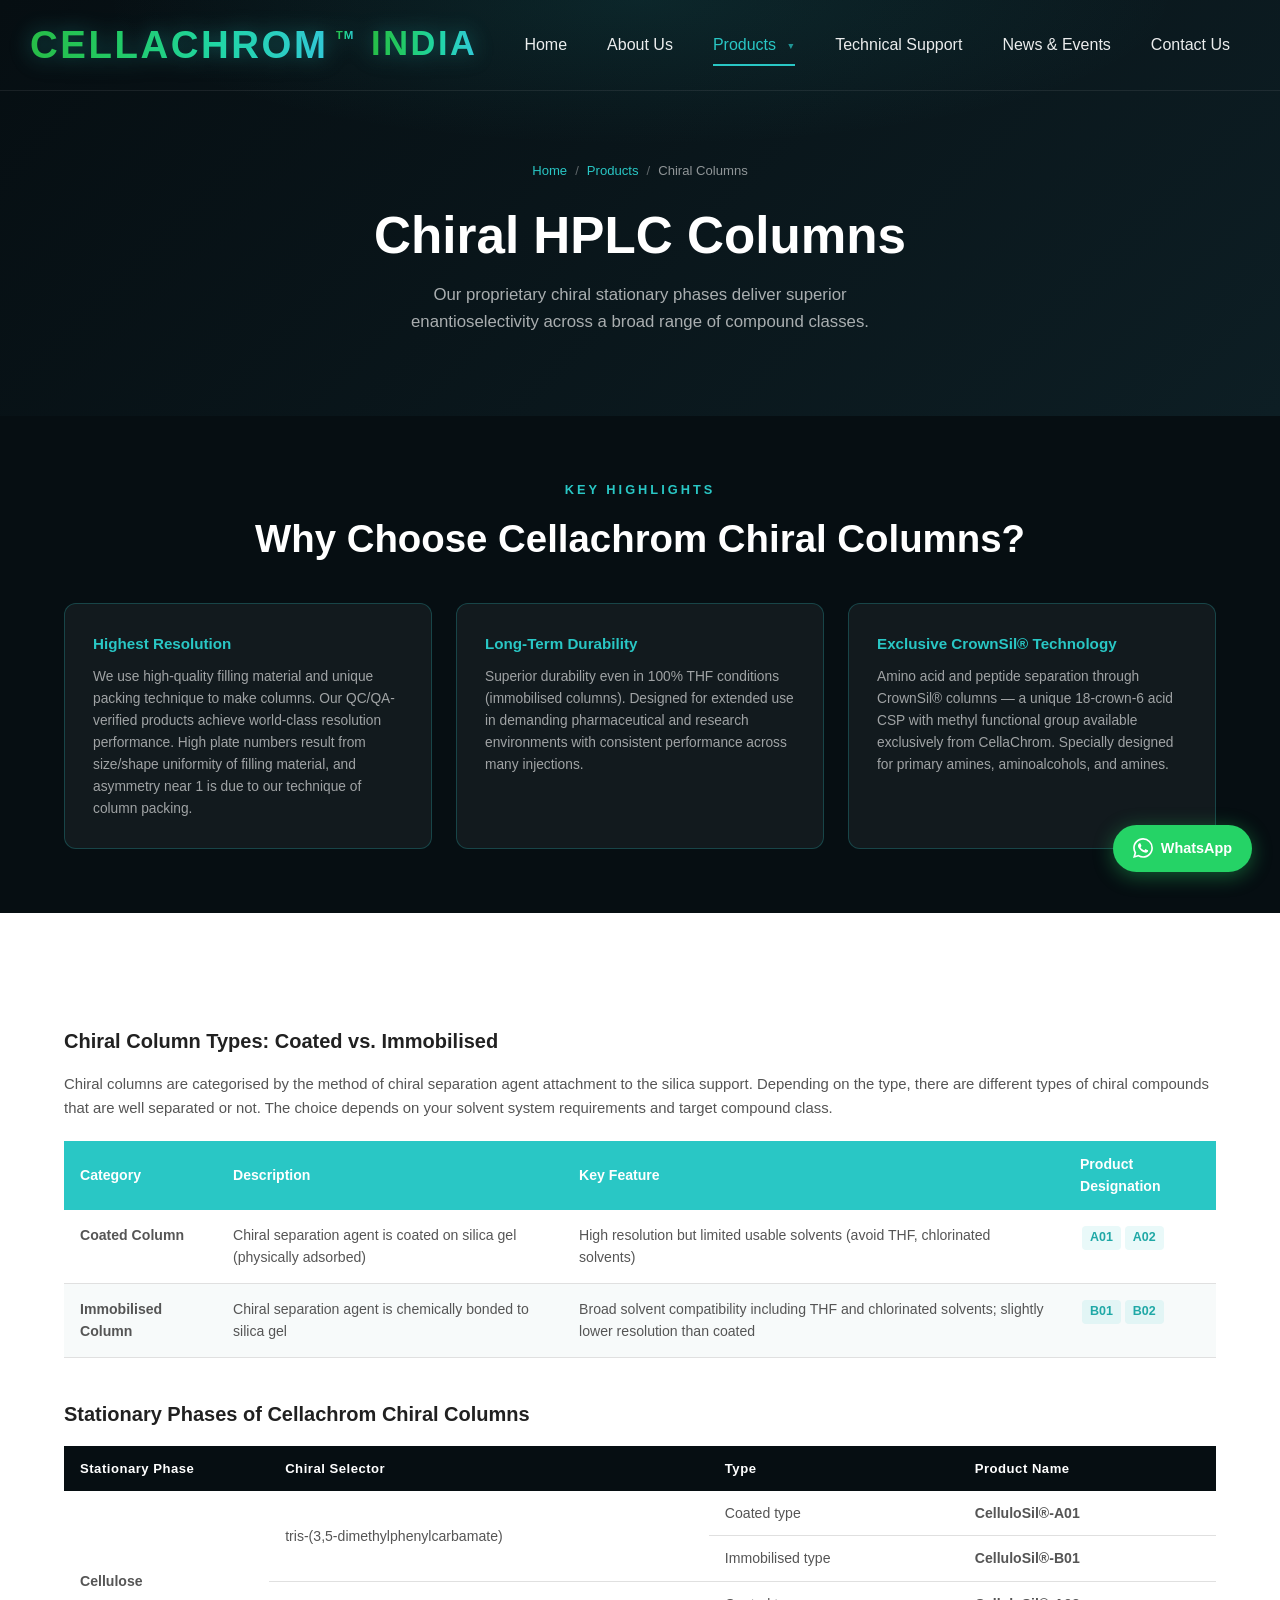
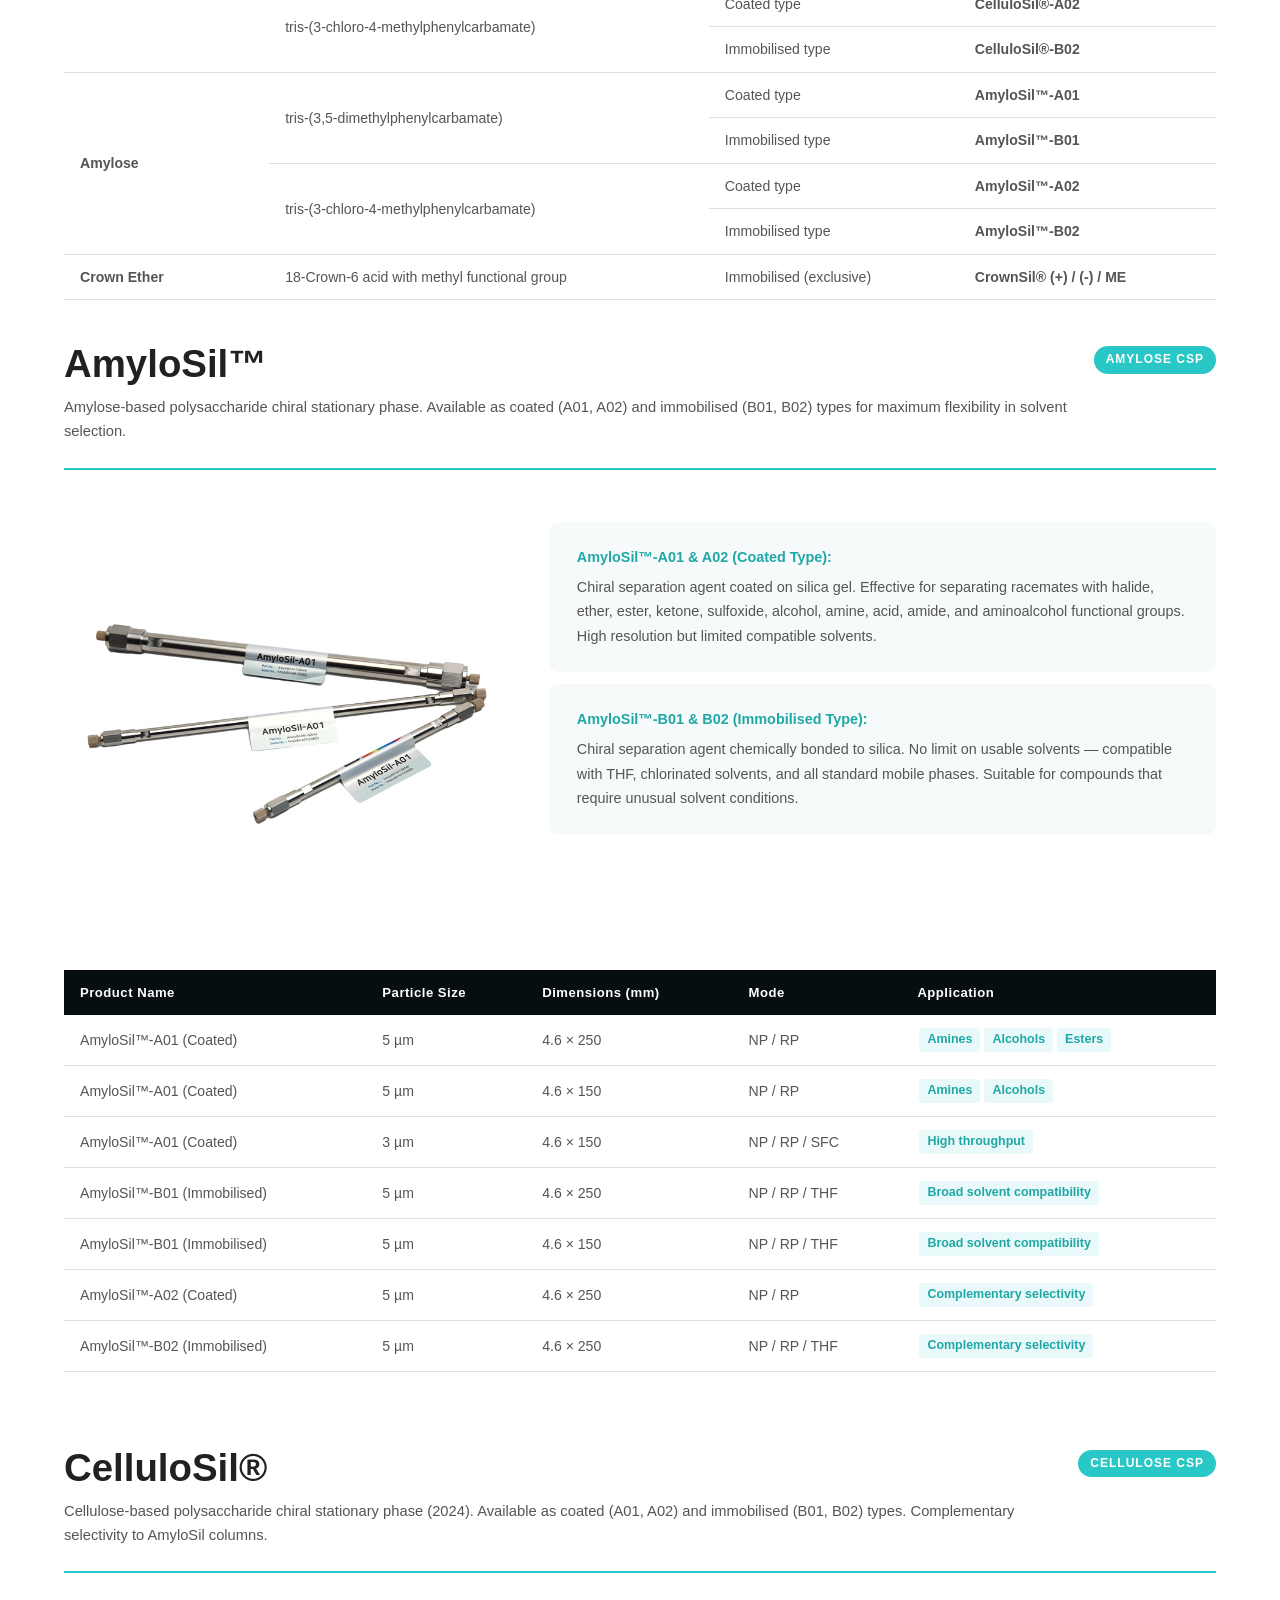
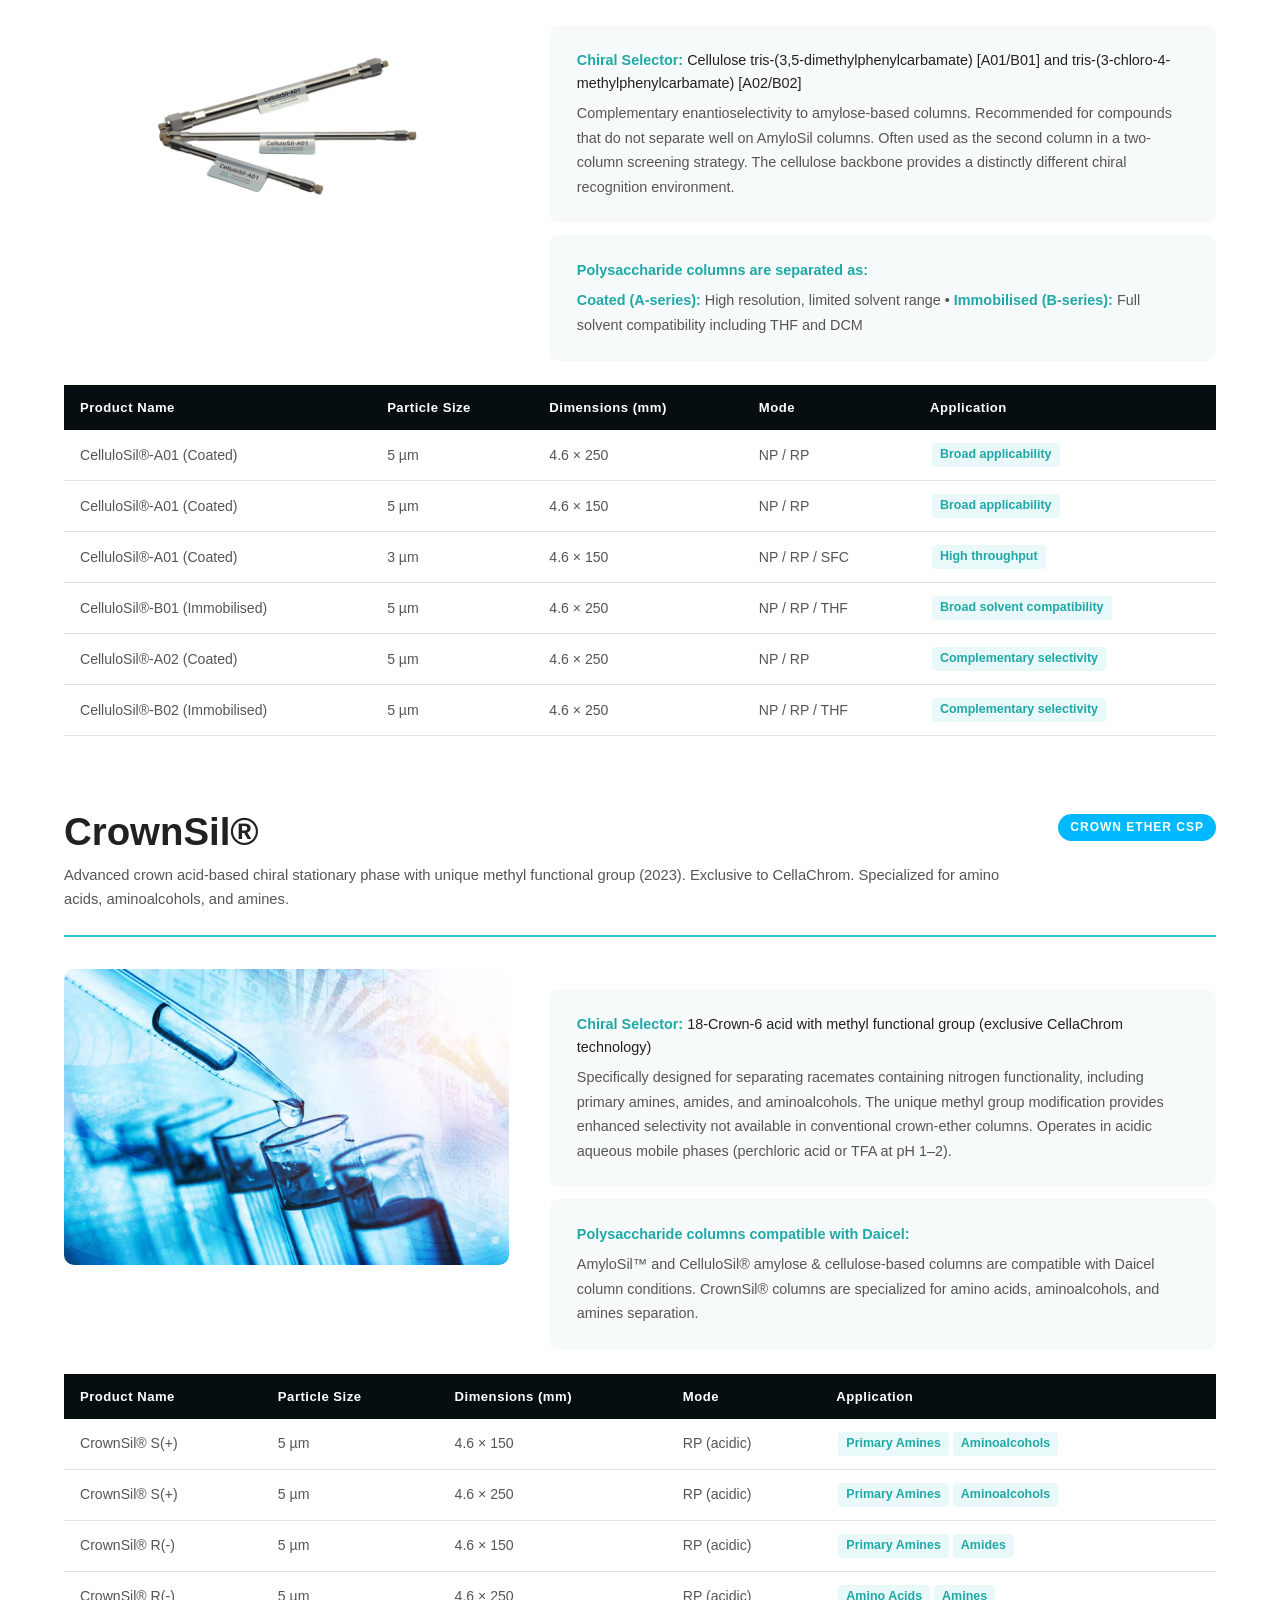
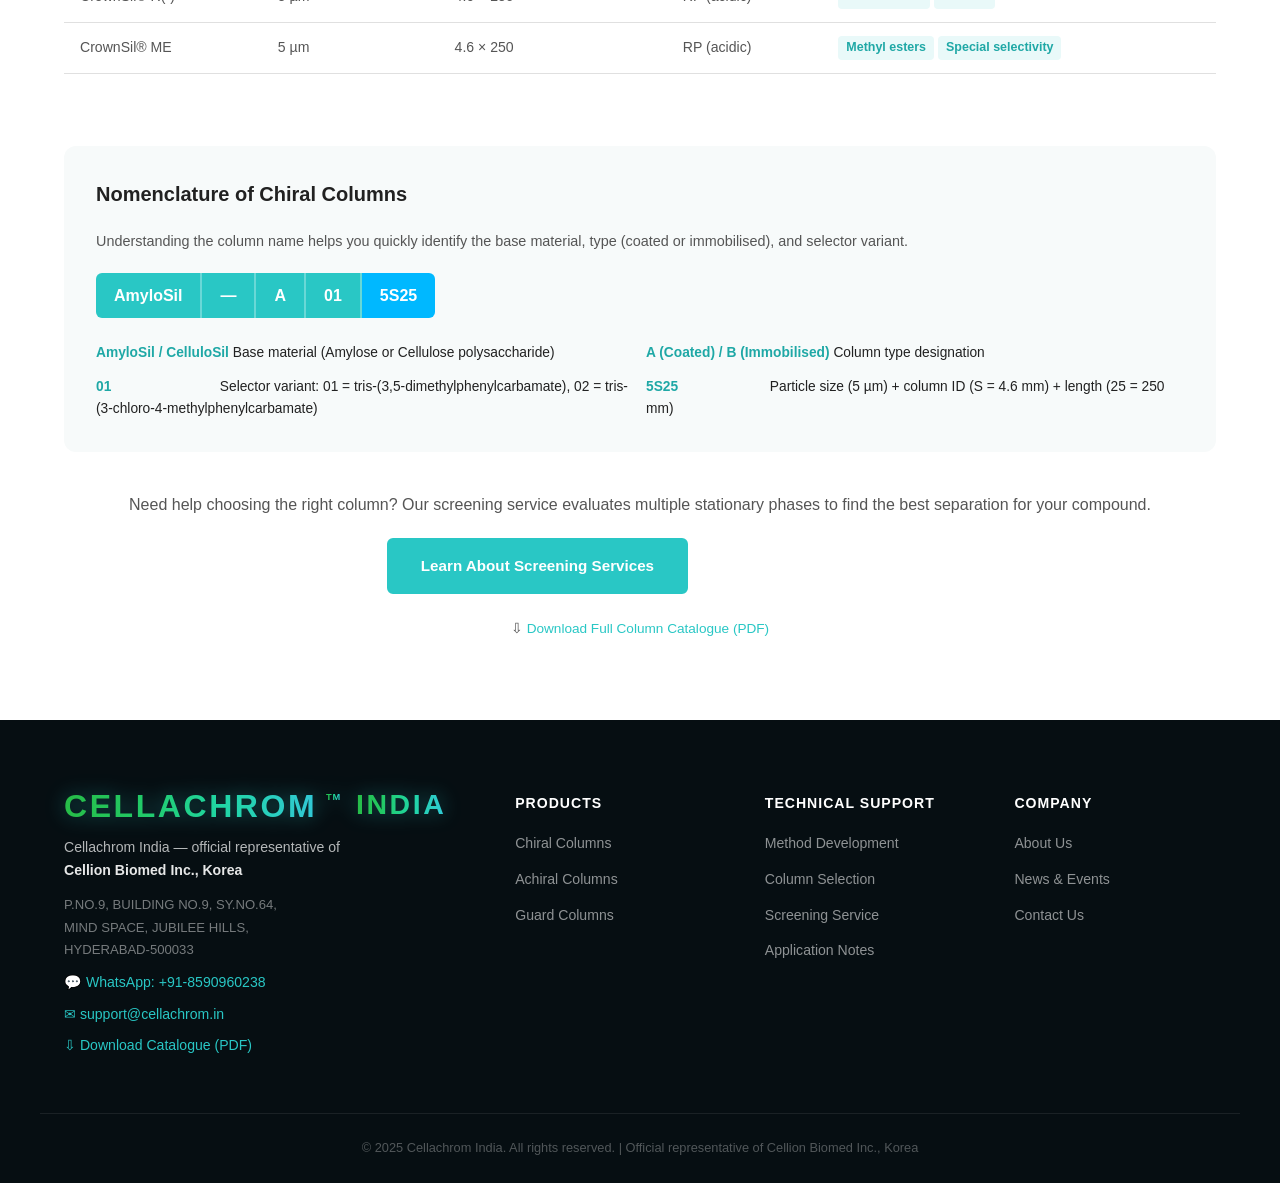
==== commit a4678c5d: "Rebuild website from PPTX content with new sections and images Complete overhaul of all pages using " ====
--- a/chiral-columns.html
+++ b/chiral-columns.html
@@ -5,215 +5,390 @@
  <meta name="viewport" content="width=device-width, initial-scale=1.0" />
  <meta name="referrer" content="strict-origin-when-cross-origin" />
  <meta http-equiv="Content-Security-Policy" content="default-src 'self'; script-src 'self'; style-src 'self' 'unsafe-inline' https://fonts.googleapis.com; img-src 'self' data: https:; font-src 'self' https://fonts.gstatic.com data:; connect-src 'self'; frame-src https://maps.google.com https://www.google.com https://maps.googleusercontent.com; object-src 'none'; base-uri 'self'; form-action 'self'; upgrade-insecure-requests" />
- <title>Chiral Columns - CellaChrom</title>
+ <title>Chiral Columns - Cellachrom India</title>
  <link rel="preconnect" href="https://fonts.googleapis.com" />
  <link href="https://fonts.googleapis.com/css2?family=Noto+Sans:wght@300;400;500;600;700&family=Orbitron:wght@700;900&family=Oswald:wght@500;600;700&display=swap" rel="stylesheet" />
  <link rel="stylesheet" href="style.css?v=4" />
  <style>
- .products-page { padding: 80px 0; }
- .product-line { margin-bottom: 72px; }
- .product-line-header { display: flex; align-items: flex-start; gap: 24px; margin-bottom: 32px; padding-bottom: 24px; border-bottom: 2px solid var(--teal); }
- .product-line-badge { background: var(--teal); color: #fff; font-size: 0.75rem; font-weight: 700; letter-spacing: 1px; text-transform: uppercase; padding: 4px 12px; border-radius: 100px; white-space: nowrap; margin-top: 6px; }
- .product-line-header h2 { margin-bottom: 8px; }
- .product-line-header p { color: var(--text-light); font-size: 0.92rem; }
- .spec-table { width: 100%; border-collapse: collapse; font-size: 0.88rem; }
- .spec-table th { background: var(--dark); color: #fff; padding: 12px 16px; text-align: left; font-weight: 600; font-size: 0.82rem; letter-spacing: 0.5px; }
- .spec-table td { padding: 11px 16px; border-bottom: 1px solid var(--border); color: var(--text-light); }
- .spec-table tr:hover td { background: var(--teal-light); }
- .tag { display: inline-block; background: rgba(41,199,197,0.1); color: var(--teal-dark); border-radius: 4px; padding: 2px 8px; font-size: 0.78rem; font-weight: 600; margin: 2px; }
- .app-note { background: var(--light-bg); border-radius: 10px; padding: 24px 28px; margin-top: 20px; font-size: 0.9rem; }
- .app-note strong { color: var(--teal-dark); }
- .app-note p { color: var(--text-light); line-height: 1.7; margin-top: 6px; }
+  .products-page { padding: 80px 0; }
+  .product-line { margin-bottom: 72px; }
+  .product-line-header { display: flex; align-items: flex-start; gap: 24px; margin-bottom: 32px; padding-bottom: 24px; border-bottom: 2px solid var(--teal); }
+  .product-line-badge { background: var(--teal); color: #fff; font-size: 0.75rem; font-weight: 700; letter-spacing: 1px; text-transform: uppercase; padding: 4px 12px; border-radius: 100px; white-space: nowrap; margin-top: 6px; }
+  .product-line-badge.crown { background: var(--blue-accent); }
+  .product-line-header h2 { margin-bottom: 8px; }
+  .product-line-header p { color: var(--text-light); font-size: 0.92rem; }
+  .spec-table { width: 100%; border-collapse: collapse; font-size: 0.88rem; }
+  .spec-table th { background: var(--dark); color: #fff; padding: 12px 16px; text-align: left; font-weight: 600; font-size: 0.82rem; letter-spacing: 0.5px; }
+  .spec-table td { padding: 11px 16px; border-bottom: 1px solid var(--border); color: var(--text-light); }
+  .spec-table tr:hover td { background: var(--teal-light); }
+  .tag { display: inline-block; background: rgba(41,199,197,0.1); color: var(--teal-dark); border-radius: 4px; padding: 2px 8px; font-size: 0.78rem; font-weight: 600; margin: 2px; }
+  .app-note { background: var(--light-bg); border-radius: 10px; padding: 24px 28px; margin-top: 20px; font-size: 0.9rem; }
+  .app-note strong { color: var(--teal-dark); }
+  .app-note p { color: var(--text-light); line-height: 1.7; margin-top: 6px; }
+  /* Key highlights */
+  .highlights-section { background: var(--dark); padding: 64px 0; margin-bottom: 0; }
+  .highlights-section h2 { color: #fff; text-align: center; margin-bottom: 8px; }
+  .highlights-section .section-eyebrow { display: block; text-align: center; }
+  .highlights-grid { display: grid; grid-template-columns: repeat(3,1fr); gap: 24px; margin-top: 40px; }
+  .highlight-card { background: rgba(255,255,255,0.05); border: 1px solid rgba(41,199,197,0.25); border-radius: 12px; padding: 28px; }
+  .highlight-card h4 { color: var(--teal); margin-bottom: 10px; font-size: 0.95rem; }
+  .highlight-card p { color: rgba(255,255,255,0.6); font-size: 0.86rem; line-height: 1.6; margin: 0; }
+  /* Coated/Immobilized table */
+  .type-comparison { margin: 32px 0; }
+  .type-comparison h3 { margin-bottom: 16px; }
+  .comparison-table { width: 100%; border-collapse: collapse; font-size: 0.88rem; }
+  .comparison-table th { background: var(--teal); color: #fff; padding: 12px 16px; text-align: left; font-weight: 600; }
+  .comparison-table td { padding: 14px 16px; border-bottom: 1px solid var(--border); color: var(--text-light); vertical-align: top; }
+  .comparison-table tr:nth-child(even) td { background: var(--light-bg); }
+  /* Stationary phase table */
+  .sp-table-wrap { margin: 40px 0; }
+  .sp-table-wrap h3 { margin-bottom: 16px; }
+  /* Nomenclature */
+  .nomenclature-box { background: var(--light-bg); border-radius: 12px; padding: 32px; margin: 40px 0; }
+  .nomenclature-box h3 { margin-bottom: 20px; }
+  .nomen-parts { display: flex; align-items: center; gap: 0; flex-wrap: wrap; margin-bottom: 24px; }
+  .nomen-part { background: var(--teal); color: #fff; padding: 10px 18px; font-size: 1rem; font-weight: 700; border-right: 2px solid rgba(255,255,255,0.3); }
+  .nomen-part:last-child { border-right: none; border-radius: 0 6px 6px 0; }
+  .nomen-part:first-child { border-radius: 6px 0 0 6px; }
+  .nomen-sep { width: 16px; height: 2px; background: var(--teal); }
+  .nomen-legend { display: grid; grid-template-columns: repeat(2,1fr); gap: 12px; }
+  .nomen-item { font-size: 0.86rem; }
+  .nomen-item strong { color: var(--teal-dark); display: inline-block; min-width: 120px; }
+  .product-with-img { display: grid; grid-template-columns: 1fr 1.5fr; gap: 40px; align-items: start; margin-bottom: 24px; }
+  @media (max-width: 900px) {
+   .highlights-grid { grid-template-columns: 1fr; }
+   .product-with-img { grid-template-columns: 1fr; }
+   .nomen-legend { grid-template-columns: 1fr; }
+  }
  </style>
 </head>
 <body>
 
  <header id="site-header">
- <div class="header-inner">
- <a class="logo" href="index.html" aria-label="Cellachrom India home"><span class="logo-wordmark" aria-hidden="true"><span class="logo-main">CELLACHROM</span><sup class="logo-mark">TM</sup><span class="logo-region">INDIA</span></span></a>
- <nav class="main-nav">
- <ul>
- <li><a href="index.html">Home</a></li>
- <li><a href="company.html">About Us</a></li>
- <li class="has-dropdown">
- <a href="chiral-columns.html" class="active">Products <span class="arrow">&#9660;</span></a>
- <ul class="dropdown">
- <li><a href="chiral-columns.html">Chiral Columns</a></li>
- <li><a href="general-columns.html">General Columns</a></li>
- <li><a href="guard-columns.html">Guard Columns</a></li>
- <li><a href="registech-products.html">Registech Products</a></li>
- </ul>
- </li>
- <li class="has-dropdown">
- <a href="screening-services.html">Services <span class="arrow">&#9660;</span></a>
- <ul class="dropdown">
- <li><a href="screening-screening-services.html">Screening Services</a></li>
- <li><a href="technical-support.html">Technical Support</a></li>
- <li><a href="column-rental.html">Column Rental</a></li>
- </ul>
- </li>
- <li><a href="notice.html">News &amp; Events</a></li>
- <li><a href="contact.html">Contact</a></li>
- </ul>
- </nav>
- <button class="hamburger" id="hamburger"><span></span><span></span><span></span></button>
- </div>
- <nav class="mobile-nav" id="mobile-nav">
- <ul>
- <li><a href="index.html">Home</a></li>
- <li><a href="company.html">About Us</a></li>
- <li class="mobile-dropdown"><button class="mobile-toggle">Products <span class="arrow">&#9660;</span></button>
- <ul class="mobile-submenu"><li><a href="chiral-columns.html">Chiral Columns</a></li><li><a href="general-columns.html">General Columns</a></li><li><a href="guard-columns.html">Guard Columns</a></li><li><a href="registech-products.html">Registech Products</a></li></ul>
- </li>
- <li class="mobile-dropdown"><button class="mobile-toggle">Services <span class="arrow">&#9660;</span></button>
- <ul class="mobile-submenu"><li><a href="screening-screening-services.html">Screening Services</a></li><li><a href="technical-support.html">Technical Support</a></li><li><a href="column-rental.html">Column Rental</a></li></ul>
- </li>
- <li><a href="notice.html">News &amp; Events</a></li>
- <li><a href="contact.html">Contact</a></li>
- </ul>
- </nav>
+  <div class="header-inner">
+   <a class="logo" href="index.html" aria-label="Cellachrom India home"><span class="logo-wordmark" aria-hidden="true"><span class="logo-main">CELLACHROM</span><sup class="logo-mark">TM</sup><span class="logo-region">INDIA</span></span></a>
+   <nav class="main-nav">
+    <ul>
+     <li><a href="index.html">Home</a></li>
+     <li><a href="company.html">About Us</a></li>
+     <li class="has-dropdown">
+      <a href="chiral-columns.html" class="active">Products <span class="arrow">&#9660;</span></a>
+      <ul class="dropdown">
+       <li><a href="chiral-columns.html">Chiral Columns</a></li>
+       <li><a href="general-columns.html">Achiral Columns</a></li>
+       <li><a href="guard-columns.html">Guard Columns</a></li>
+      </ul>
+     </li>
+     <li><a href="technical-support.html">Technical Support</a></li>
+     <li><a href="notice.html">News &amp; Events</a></li>
+     <li><a href="contact.html">Contact Us</a></li>
+    </ul>
+   </nav>
+   <button class="hamburger" id="hamburger"><span></span><span></span><span></span></button>
+  </div>
+  <nav class="mobile-nav" id="mobile-nav">
+   <ul>
+    <li><a href="index.html">Home</a></li>
+    <li><a href="company.html">About Us</a></li>
+    <li class="mobile-dropdown"><button class="mobile-toggle">Products <span class="arrow">&#9660;</span></button>
+     <ul class="mobile-submenu">
+      <li><a href="chiral-columns.html">Chiral Columns</a></li>
+      <li><a href="general-columns.html">Achiral Columns</a></li>
+      <li><a href="guard-columns.html">Guard Columns</a></li>
+     </ul>
+    </li>
+    <li><a href="technical-support.html">Technical Support</a></li>
+    <li><a href="notice.html">News &amp; Events</a></li>
+    <li><a href="contact.html">Contact Us</a></li>
+   </ul>
+  </nav>
  </header>
 
  <section class="page-hero">
- <div class="container">
- <div class="breadcrumb"><a href="index.html">Home</a><span>/</span><a href="chiral-columns.html">Products</a><span>/</span><span class="current">Chiral Columns</span></div>
- <h1>Chiral HPLC Columns</h1>
- <p>Our proprietary chiral stationary phases deliver superior enantioselectivity across a broad range of compound classes.</p>
- </div>
+  <div class="container">
+   <div class="breadcrumb"><a href="index.html">Home</a><span>/</span><a href="chiral-columns.html">Products</a><span>/</span><span class="current">Chiral Columns</span></div>
+   <h1>Chiral HPLC Columns</h1>
+   <p>Our proprietary chiral stationary phases deliver superior enantioselectivity across a broad range of compound classes.</p>
+  </div>
  </section>
 
+ <!-- Key Highlights -->
+ <section class="highlights-section">
+  <div class="container">
+   <span class="section-eyebrow">Key Highlights</span>
+   <h2>Why Choose Cellachrom Chiral Columns?</h2>
+   <div class="highlights-grid">
+    <div class="highlight-card">
+     <h4>Highest Resolution</h4>
+     <p>We use high-quality filling material and unique packing technique to make columns. Our QC/QA-verified products achieve world-class resolution performance. High plate numbers result from size/shape uniformity of filling material, and asymmetry near 1 is due to our technique of column packing.</p>
+    </div>
+    <div class="highlight-card">
+     <h4>Long-Term Durability</h4>
+     <p>Superior durability even in 100% THF conditions (immobilised columns). Designed for extended use in demanding pharmaceutical and research environments with consistent performance across many injections.</p>
+    </div>
+    <div class="highlight-card">
+     <h4>Exclusive CrownSil&#174; Technology</h4>
+     <p>Amino acid and peptide separation through CrownSil&#174; columns &mdash; a unique 18-crown-6 acid CSP with methyl functional group available exclusively from CellaChrom. Specially designed for primary amines, aminoalcohols, and amines.</p>
+    </div>
+   </div>
+  </div>
+ </section>
+
+ <!-- Overview -->
  <section class="products-page">
- <div class="container">
-
- <!-- CellaChrom line -->
- <div class="product-line">
- <div class="product-line-header">
- <div>
- <h2>CellaChrom<sup>®</sup></h2>
- <p>Amylose-based polysaccharide chiral stationary phase - 3rd generation (2022). Compatible with CHIRALCEL AD conditions.</p>
- </div>
- <span class="product-line-badge">Polysaccharide CSP</span>
- </div>
- <div class="app-note">
- <strong>Chiral Selector:</strong> Amylose tris-(3,5-dimethylphenylcarbamate)
- <p>Effective for separating racemates with halide, ether, ester, ketone, sulfoxide, alcohol, amine, acid, amide, and aminoalcohol functional groups. Compatible with standard CHIRALCEL AD-H conditions and mobile phases.</p>
- </div>
- <br>
- <table class="spec-table">
- <thead>
- <tr>
- <th>Product Name</th>
- <th>Particle Size</th>
- <th>Dimensions (mm)</th>
- <th>Mode</th>
- <th>Application</th>
- </tr>
- </thead>
- <tbody>
- <tr><td>CellaChrom® AD-H</td><td>5 µm</td><td>4.6 × 250</td><td>NP / RP</td><td><span class="tag">Amines</span><span class="tag">Alcohols</span><span class="tag">Esters</span></td></tr>
- <tr><td>CellaChrom® AD-H</td><td>5 µm</td><td>4.6 × 150</td><td>NP / RP</td><td><span class="tag">Amines</span><span class="tag">Alcohols</span><span class="tag">Esters</span></td></tr>
- <tr><td>CellaChrom® AD-3</td><td>3 µm</td><td>4.6 × 150</td><td>NP / RP / SFC</td><td><span class="tag">High throughput</span></td></tr>
- <tr><td>CellaChrom® AD-3</td><td>3 µm</td><td>4.6 × 100</td><td>NP / RP / SFC</td><td><span class="tag">High throughput</span></td></tr>
- </tbody>
- </table>
- </div>
-
- <!-- CrownSil line -->
- <div class="product-line">
- <div class="product-line-header">
- <div>
- <h2>CrownSil<sup>®</sup></h2>
- <p>Advanced crown acid-based chiral stationary phase with unique methyl functional group (2023). Exclusive to CellaChrom.</p>
- </div>
- <span class="product-line-badge">Crown Acid CSP</span>
- </div>
- <div class="app-note">
- <strong>Chiral Selector:</strong> 18-Crown-6 acid with methyl functional group (exclusive CellaChrom technology)
- <p>Specifically designed for separating racemates containing nitrogen functionality, including primary amines, amides, and aminoalcohols. The unique methyl group modification provides enhanced selectivity not available in conventional crown-ether columns. Operates in acidic aqueous mobile phases.</p>
- </div>
- <br>
- <table class="spec-table">
- <thead>
- <tr>
- <th>Product Name</th>
- <th>Particle Size</th>
- <th>Dimensions (mm)</th>
- <th>Mode</th>
- <th>Application</th>
- </tr>
- </thead>
- <tbody>
- <tr><td>CrownSil® (+)</td><td>5 µm</td><td>4.6 × 150</td><td>RP (acidic)</td><td><span class="tag">Primary Amines</span><span class="tag">Aminoalcohols</span></td></tr>
- <tr><td>CrownSil® (+)</td><td>5 µm</td><td>4.6 × 250</td><td>RP (acidic)</td><td><span class="tag">Primary Amines</span><span class="tag">Aminoalcohols</span></td></tr>
- <tr><td>CrownSil® (-)</td><td>5 µm</td><td>4.6 × 150</td><td>RP (acidic)</td><td><span class="tag">Primary Amines</span><span class="tag">Amides</span></td></tr>
- </tbody>
- </table>
- </div>
-
- <!-- CelluloSil line -->
- <div class="product-line">
- <div class="product-line-header">
- <div>
- <h2>CelluloSil<sup>®</sup></h2>
- <p>Cellulose-based polysaccharide chiral stationary phase (2024). Complementary selectivity to amylose-based columns.</p>
- </div>
- <span class="product-line-badge">Cellulose CSP</span>
- </div>
- <div class="app-note">
- <strong>Chiral Selector:</strong> Cellulose tris-(3,5-dimethylphenylcarbamate)
- <p>Complementary enantioselectivity to amylose-based columns. Recommended for compounds that do not separate well on CellaChrom® AD columns. Often used as the second column in a two-column screening strategy.</p>
- </div>
- <br>
- <table class="spec-table">
- <thead>
- <tr>
- <th>Product Name</th>
- <th>Particle Size</th>
- <th>Dimensions (mm)</th>
- <th>Mode</th>
- <th>Application</th>
- </tr>
- </thead>
- <tbody>
- <tr><td>CelluloSil® OD-H</td><td>5 µm</td><td>4.6 × 250</td><td>NP / RP</td><td><span class="tag">Broad applicability</span></td></tr>
- <tr><td>CelluloSil® OD-H</td><td>5 µm</td><td>4.6 × 150</td><td>NP / RP</td><td><span class="tag">Broad applicability</span></td></tr>
- <tr><td>CelluloSil® OD-3</td><td>3 µm</td><td>4.6 × 150</td><td>NP / RP / SFC</td><td><span class="tag">High throughput</span></td></tr>
- </tbody>
- </table>
- </div>
-
- <div style="text-align:center; margin-top: 16px;">
- <p style="color:var(--text-light); margin-bottom: 20px;">Need help choosing the right column for your compound? Our screening service can identify the best separation conditions.</p>
- <a href="screening-screening-services.html" class="btn btn-primary">Learn About Screening Services</a>
- <a href="contact.html" class="btn btn-outline" style="margin-left:12px; color: var(--text); border-color: var(--border);">Request a Quote</a>
- </div>
-
- </div>
+  <div class="container">
+
+   <!-- Coated vs. Immobilized Explanation -->
+   <div class="type-comparison">
+    <h3>Chiral Column Types: Coated vs. Immobilised</h3>
+    <p style="color:var(--text-light);margin-bottom:20px;font-size:0.93rem;">Chiral columns are categorised by the method of chiral separation agent attachment to the silica support. Depending on the type, there are different types of chiral compounds that are well separated or not. The choice depends on your solvent system requirements and target compound class.</p>
+    <table class="comparison-table">
+     <thead>
+      <tr>
+       <th>Category</th>
+       <th>Description</th>
+       <th>Key Feature</th>
+       <th>Product Designation</th>
+      </tr>
+     </thead>
+     <tbody>
+      <tr>
+       <td><strong>Coated Column</strong></td>
+       <td>Chiral separation agent is coated on silica gel (physically adsorbed)</td>
+       <td>High resolution but limited usable solvents (avoid THF, chlorinated solvents)</td>
+       <td><span class="tag">A01</span><span class="tag">A02</span></td>
+      </tr>
+      <tr>
+       <td><strong>Immobilised Column</strong></td>
+       <td>Chiral separation agent is chemically bonded to silica gel</td>
+       <td>Broad solvent compatibility including THF and chlorinated solvents; slightly lower resolution than coated</td>
+       <td><span class="tag">B01</span><span class="tag">B02</span></td>
+      </tr>
+     </tbody>
+    </table>
+   </div>
+
+   <!-- Stationary Phases Table -->
+   <div class="sp-table-wrap">
+    <h3>Stationary Phases of Cellachrom Chiral Columns</h3>
+    <table class="spec-table">
+     <thead>
+      <tr>
+       <th>Stationary Phase</th>
+       <th>Chiral Selector</th>
+       <th>Type</th>
+       <th>Product Name</th>
+      </tr>
+     </thead>
+     <tbody>
+      <tr>
+       <td rowspan="4"><strong>Cellulose</strong></td>
+       <td rowspan="2">tris-(3,5-dimethylphenylcarbamate)</td>
+       <td>Coated type</td>
+       <td><strong>CelluloSil&#174;-A01</strong></td>
+      </tr>
+      <tr>
+       <td>Immobilised type</td>
+       <td><strong>CelluloSil&#174;-B01</strong></td>
+      </tr>
+      <tr>
+       <td rowspan="2">tris-(3-chloro-4-methylphenylcarbamate)</td>
+       <td>Coated type</td>
+       <td><strong>CelluloSil&#174;-A02</strong></td>
+      </tr>
+      <tr>
+       <td>Immobilised type</td>
+       <td><strong>CelluloSil&#174;-B02</strong></td>
+      </tr>
+      <tr>
+       <td rowspan="4"><strong>Amylose</strong></td>
+       <td rowspan="2">tris-(3,5-dimethylphenylcarbamate)</td>
+       <td>Coated type</td>
+       <td><strong>AmyloSil&#8482;-A01</strong></td>
+      </tr>
+      <tr>
+       <td>Immobilised type</td>
+       <td><strong>AmyloSil&#8482;-B01</strong></td>
+      </tr>
+      <tr>
+       <td rowspan="2">tris-(3-chloro-4-methylphenylcarbamate)</td>
+       <td>Coated type</td>
+       <td><strong>AmyloSil&#8482;-A02</strong></td>
+      </tr>
+      <tr>
+       <td>Immobilised type</td>
+       <td><strong>AmyloSil&#8482;-B02</strong></td>
+      </tr>
+      <tr>
+       <td><strong>Crown Ether</strong></td>
+       <td>18-Crown-6 acid with methyl functional group</td>
+       <td>Immobilised (exclusive)</td>
+       <td><strong>CrownSil&#174; (+) / (-) / ME</strong></td>
+      </tr>
+     </tbody>
+    </table>
+   </div>
+
+   <!-- AmyloSil -->
+   <div class="product-line" id="amylosil">
+    <div class="product-line-header">
+     <div>
+      <h2>AmyloSil&#8482;</h2>
+      <p>Amylose-based polysaccharide chiral stationary phase. Available as coated (A01, A02) and immobilised (B01, B02) types for maximum flexibility in solvent selection.</p>
+     </div>
+     <span class="product-line-badge">Amylose CSP</span>
+    </div>
+    <div class="product-with-img">
+     <img src="images/amylosil-columns.png" alt="AmyloSil columns" style="width:100%;border-radius:10px;">
+     <div>
+      <div class="app-note">
+       <strong>AmyloSil&#8482;-A01 &amp; A02 (Coated Type):</strong>
+       <p>Chiral separation agent coated on silica gel. Effective for separating racemates with halide, ether, ester, ketone, sulfoxide, alcohol, amine, acid, amide, and aminoalcohol functional groups. High resolution but limited compatible solvents.</p>
+      </div>
+      <div class="app-note" style="margin-top:12px;">
+       <strong>AmyloSil&#8482;-B01 &amp; B02 (Immobilised Type):</strong>
+       <p>Chiral separation agent chemically bonded to silica. No limit on usable solvents &mdash; compatible with THF, chlorinated solvents, and all standard mobile phases. Suitable for compounds that require unusual solvent conditions.</p>
+      </div>
+     </div>
+    </div>
+    <table class="spec-table">
+     <thead>
+      <tr><th>Product Name</th><th>Particle Size</th><th>Dimensions (mm)</th><th>Mode</th><th>Application</th></tr>
+     </thead>
+     <tbody>
+      <tr><td>AmyloSil&#8482;-A01 (Coated)</td><td>5 &#181;m</td><td>4.6 &times; 250</td><td>NP / RP</td><td><span class="tag">Amines</span><span class="tag">Alcohols</span><span class="tag">Esters</span></td></tr>
+      <tr><td>AmyloSil&#8482;-A01 (Coated)</td><td>5 &#181;m</td><td>4.6 &times; 150</td><td>NP / RP</td><td><span class="tag">Amines</span><span class="tag">Alcohols</span></td></tr>
+      <tr><td>AmyloSil&#8482;-A01 (Coated)</td><td>3 &#181;m</td><td>4.6 &times; 150</td><td>NP / RP / SFC</td><td><span class="tag">High throughput</span></td></tr>
+      <tr><td>AmyloSil&#8482;-B01 (Immobilised)</td><td>5 &#181;m</td><td>4.6 &times; 250</td><td>NP / RP / THF</td><td><span class="tag">Broad solvent compatibility</span></td></tr>
+      <tr><td>AmyloSil&#8482;-B01 (Immobilised)</td><td>5 &#181;m</td><td>4.6 &times; 150</td><td>NP / RP / THF</td><td><span class="tag">Broad solvent compatibility</span></td></tr>
+      <tr><td>AmyloSil&#8482;-A02 (Coated)</td><td>5 &#181;m</td><td>4.6 &times; 250</td><td>NP / RP</td><td><span class="tag">Complementary selectivity</span></td></tr>
+      <tr><td>AmyloSil&#8482;-B02 (Immobilised)</td><td>5 &#181;m</td><td>4.6 &times; 250</td><td>NP / RP / THF</td><td><span class="tag">Complementary selectivity</span></td></tr>
+     </tbody>
+    </table>
+   </div>
+
+   <!-- CelluloSil -->
+   <div class="product-line" id="cellulosil">
+    <div class="product-line-header">
+     <div>
+      <h2>CelluloSil&#174;</h2>
+      <p>Cellulose-based polysaccharide chiral stationary phase (2024). Available as coated (A01, A02) and immobilised (B01, B02) types. Complementary selectivity to AmyloSil columns.</p>
+     </div>
+     <span class="product-line-badge">Cellulose CSP</span>
+    </div>
+    <div class="product-with-img">
+     <img src="images/cellulosil-columns.png" alt="CelluloSil columns" style="width:100%;border-radius:10px;">
+     <div>
+      <div class="app-note">
+       <strong>Chiral Selector:</strong> Cellulose tris-(3,5-dimethylphenylcarbamate) [A01/B01] and tris-(3-chloro-4-methylphenylcarbamate) [A02/B02]
+       <p>Complementary enantioselectivity to amylose-based columns. Recommended for compounds that do not separate well on AmyloSil columns. Often used as the second column in a two-column screening strategy. The cellulose backbone provides a distinctly different chiral recognition environment.</p>
+      </div>
+      <div class="app-note" style="margin-top:12px;">
+       <strong>Polysaccharide columns are separated as:</strong>
+       <p><strong>Coated (A-series):</strong> High resolution, limited solvent range &bull; <strong>Immobilised (B-series):</strong> Full solvent compatibility including THF and DCM</p>
+      </div>
+     </div>
+    </div>
+    <table class="spec-table">
+     <thead>
+      <tr><th>Product Name</th><th>Particle Size</th><th>Dimensions (mm)</th><th>Mode</th><th>Application</th></tr>
+     </thead>
+     <tbody>
+      <tr><td>CelluloSil&#174;-A01 (Coated)</td><td>5 &#181;m</td><td>4.6 &times; 250</td><td>NP / RP</td><td><span class="tag">Broad applicability</span></td></tr>
+      <tr><td>CelluloSil&#174;-A01 (Coated)</td><td>5 &#181;m</td><td>4.6 &times; 150</td><td>NP / RP</td><td><span class="tag">Broad applicability</span></td></tr>
+      <tr><td>CelluloSil&#174;-A01 (Coated)</td><td>3 &#181;m</td><td>4.6 &times; 150</td><td>NP / RP / SFC</td><td><span class="tag">High throughput</span></td></tr>
+      <tr><td>CelluloSil&#174;-B01 (Immobilised)</td><td>5 &#181;m</td><td>4.6 &times; 250</td><td>NP / RP / THF</td><td><span class="tag">Broad solvent compatibility</span></td></tr>
+      <tr><td>CelluloSil&#174;-A02 (Coated)</td><td>5 &#181;m</td><td>4.6 &times; 250</td><td>NP / RP</td><td><span class="tag">Complementary selectivity</span></td></tr>
+      <tr><td>CelluloSil&#174;-B02 (Immobilised)</td><td>5 &#181;m</td><td>4.6 &times; 250</td><td>NP / RP / THF</td><td><span class="tag">Complementary selectivity</span></td></tr>
+     </tbody>
+    </table>
+   </div>
+
+   <!-- CrownSil -->
+   <div class="product-line" id="crownsil">
+    <div class="product-line-header">
+     <div>
+      <h2>CrownSil&#174;</h2>
+      <p>Advanced crown acid-based chiral stationary phase with unique methyl functional group (2023). Exclusive to CellaChrom. Specialized for amino acids, aminoalcohols, and amines.</p>
+     </div>
+     <span class="product-line-badge crown">Crown Ether CSP</span>
+    </div>
+    <div class="product-with-img">
+     <img src="images/crownsil-columns.png" alt="CrownSil columns" style="width:100%;border-radius:10px;">
+     <div>
+      <div class="app-note">
+       <strong>Chiral Selector:</strong> 18-Crown-6 acid with methyl functional group (exclusive CellaChrom technology)
+       <p>Specifically designed for separating racemates containing nitrogen functionality, including primary amines, amides, and aminoalcohols. The unique methyl group modification provides enhanced selectivity not available in conventional crown-ether columns. Operates in acidic aqueous mobile phases (perchloric acid or TFA at pH 1&ndash;2).</p>
+      </div>
+      <div class="app-note" style="margin-top:12px;">
+       <strong>Polysaccharide columns compatible with Daicel:</strong>
+       <p>AmyloSil&#8482; and CelluloSil&#174; amylose &amp; cellulose-based columns are compatible with Daicel column conditions. CrownSil&#174; columns are specialized for amino acids, aminoalcohols, and amines separation.</p>
+      </div>
+     </div>
+    </div>
+    <table class="spec-table">
+     <thead>
+      <tr><th>Product Name</th><th>Particle Size</th><th>Dimensions (mm)</th><th>Mode</th><th>Application</th></tr>
+     </thead>
+     <tbody>
+      <tr><td>CrownSil&#174; S(+)</td><td>5 &#181;m</td><td>4.6 &times; 150</td><td>RP (acidic)</td><td><span class="tag">Primary Amines</span><span class="tag">Aminoalcohols</span></td></tr>
+      <tr><td>CrownSil&#174; S(+)</td><td>5 &#181;m</td><td>4.6 &times; 250</td><td>RP (acidic)</td><td><span class="tag">Primary Amines</span><span class="tag">Aminoalcohols</span></td></tr>
+      <tr><td>CrownSil&#174; R(-)</td><td>5 &#181;m</td><td>4.6 &times; 150</td><td>RP (acidic)</td><td><span class="tag">Primary Amines</span><span class="tag">Amides</span></td></tr>
+      <tr><td>CrownSil&#174; R(-)</td><td>5 &#181;m</td><td>4.6 &times; 250</td><td>RP (acidic)</td><td><span class="tag">Amino Acids</span><span class="tag">Amines</span></td></tr>
+      <tr><td>CrownSil&#174; ME</td><td>5 &#181;m</td><td>4.6 &times; 250</td><td>RP (acidic)</td><td><span class="tag">Methyl esters</span><span class="tag">Special selectivity</span></td></tr>
+     </tbody>
+    </table>
+   </div>
+
+   <!-- Column Nomenclature -->
+   <div class="nomenclature-box">
+    <h3>Nomenclature of Chiral Columns</h3>
+    <p style="color:var(--text-light);font-size:0.9rem;margin-bottom:20px;">Understanding the column name helps you quickly identify the base material, type (coated or immobilised), and selector variant.</p>
+    <div class="nomen-parts">
+     <div class="nomen-part">AmyloSil</div>
+     <div class="nomen-part">&mdash;</div>
+     <div class="nomen-part">A</div>
+     <div class="nomen-part">01</div>
+     <div class="nomen-part" style="background:var(--blue-accent);">5S25</div>
+    </div>
+    <div class="nomen-legend">
+     <div class="nomen-item"><strong>AmyloSil / CelluloSil</strong> Base material (Amylose or Cellulose polysaccharide)</div>
+     <div class="nomen-item"><strong>A (Coated) / B (Immobilised)</strong> Column type designation</div>
+     <div class="nomen-item"><strong>01</strong> Selector variant: 01 = tris-(3,5-dimethylphenylcarbamate), 02 = tris-(3-chloro-4-methylphenylcarbamate)</div>
+     <div class="nomen-item"><strong>5S25</strong> Particle size (5 &#181;m) + column ID (S = 4.6 mm) + length (25 = 250 mm)</div>
+    </div>
+   </div>
+
+   <div style="text-align:center; margin-top: 32px;">
+    <p style="color:var(--text-light); margin-bottom: 20px;">Need help choosing the right column? Our screening service evaluates multiple stationary phases to find the best separation for your compound.</p>
+    <a href="technical-support.html#screening" class="btn btn-primary">Learn About Screening Services</a>
+    <a href="contact.html" class="btn btn-outline" style="margin-left:12px;">Request a Quote</a>
+   </div>
+   <p style="text-align:center;margin-top:24px;font-size:0.85rem;color:var(--text-light);">&#8681; <a href="catalogue.pdf" style="color:var(--teal);">Download Full Column Catalogue (PDF)</a></p>
+
+  </div>
  </section>
 
  <footer class="site-footer">
- <div class="container footer-grid">
- <div class="footer-brand">
- <a class="logo footer-logo" href="index.html" aria-label="Cellachrom India home"><span class="logo-wordmark" aria-hidden="true"><span class="logo-main">CELLACHROM</span><sup class="logo-mark">TM</sup><span class="logo-region">INDIA</span></span></a>
- <p>Cellachrom India - official representative of<br><strong>Cellion Biomed Inc., Korea</strong></p>
- <p class="footer-addr">P.NO.9, BUILDING NO.9, SY.NO.64,<br>MIND SPACE, JUBILEE HILLS,<br>HYDERABAD-500033</p>
- <p style="margin-top:10px;"><a href="https://wa.me/918590960238" target="_blank" rel="noopener" style="color:var(--teal);">&#128172; WhatsApp: +91-8590960238</a></p>
- <p style="margin-top:6px;"><a href="catalogue.pdf" style="color:var(--teal);">&#8681; Download Catalogue (PDF)</a></p>
- </div>
- <div class="footer-nav-group"><h4>Products</h4><ul><li><a href="chiral-columns.html">Chiral Columns</a></li><li><a href="general-columns.html">General Columns</a></li><li><a href="guard-columns.html">Guard Columns</a></li><li><a href="registech-products.html">Achiral Columns</a></li></ul></div>
- <div class="footer-nav-group"><h4>Services</h4><ul><li><a href="screening-screening-services.html">Screening Services</a></li><li><a href="technical-support.html">Technical Support</a></li><li><a href="column-rental.html">Column Rental</a></li></ul></div>
- <div class="footer-nav-group"><h4>Company</h4><ul><li><a href="company.html">About Us</a></li><li><a href="notice.html">News &amp; Events</a></li><li><a href="contact.html">Contact</a></li></ul></div>
- </div>
- <div class="footer-bottom"><p>&copy; 2025 Cellachrom India. All rights reserved.</p></div>
+  <div class="container footer-grid">
+   <div class="footer-brand">
+    <a class="logo footer-logo" href="index.html" aria-label="Cellachrom India home"><span class="logo-wordmark" aria-hidden="true"><span class="logo-main">CELLACHROM</span><sup class="logo-mark">TM</sup><span class="logo-region">INDIA</span></span></a>
+    <p>Cellachrom India &mdash; official representative of<br><strong>Cellion Biomed Inc., Korea</strong></p>
+    <p class="footer-addr">P.NO.9, BUILDING NO.9, SY.NO.64,<br>MIND SPACE, JUBILEE HILLS,<br>HYDERABAD-500033</p>
+    <p style="margin-top:10px;"><a href="https://wa.me/918590960238" target="_blank" rel="noopener" style="color:var(--teal);">&#128172; WhatsApp: +91-8590960238</a></p>
+    <p style="margin-top:6px;"><a href="mailto:support@cellachrom.in" style="color:var(--teal);">&#9993; support@cellachrom.in</a></p>
+    <p style="margin-top:6px;"><a href="catalogue.pdf" style="color:var(--teal);">&#8681; Download Catalogue (PDF)</a></p>
+   </div>
+   <div class="footer-nav-group"><h4>Products</h4><ul><li><a href="chiral-columns.html">Chiral Columns</a></li><li><a href="general-columns.html">Achiral Columns</a></li><li><a href="guard-columns.html">Guard Columns</a></li></ul></div>
+   <div class="footer-nav-group"><h4>Technical Support</h4><ul><li><a href="technical-support.html#method">Method Development</a></li><li><a href="technical-support.html#selection">Column Selection</a></li><li><a href="technical-support.html#screening">Screening Service</a></li><li><a href="technical-support.html#appnotes">Application Notes</a></li></ul></div>
+   <div class="footer-nav-group"><h4>Company</h4><ul><li><a href="company.html">About Us</a></li><li><a href="notice.html">News &amp; Events</a></li><li><a href="contact.html">Contact Us</a></li></ul></div>
+  </div>
+  <div class="footer-bottom"><p>&copy; 2025 Cellachrom India. All rights reserved. | Official representative of Cellion Biomed Inc., Korea</p></div>
  </footer>
  <script src="main.js"></script>
-
  <a class="whatsapp-float" href="https://wa.me/918590960238" target="_blank" rel="noopener">
- <svg width="20" height="20" viewBox="0 0 24 24" fill="currentColor"><path d="M17.472 14.382c-.297-.149-1.758-.867-2.03-.967-.273-.099-.471-.148-.67.15-.197.297-.767.966-.94 1.164-.173.199-.347.223-.644.075-.297-.15-1.255-.463-2.39-1.475-.883-.788-1.48-1.761-1.653-2.059-.173-.297-.018-.458.13-.606.134-.133.298-.347.446-.52.149-.174.198-.298.298-.497.099-.198.05-.371-.025-.52-.075-.149-.669-1.612-.916-2.207-.242-.579-.487-.5-.669-.51-.173-.008-.371-.01-.57-.01-.198 0-.52.074-.792.372-.272.297-1.04 1.016-1.04 2.479 0 1.462 1.065 2.875 1.213 3.074.149.198 2.096 3.2 5.077 4.487.709.306 1.262.489 1.694.625.712.227 1.36.195 1.871.118.571-.085 1.758-.719 2.006-1.413.248-.694.248-1.289.173-1.413-.074-.124-.272-.198-.57-.347m-5.421 7.403h-.004a9.87 9.87 0 01-5.031-1.378l-.361-.214-3.741.982.998-3.648-.235-.374a9.86 9.86 0 01-1.51-5.26c.001-5.45 4.436-9.884 9.888-9.884 2.64 0 5.122 1.03 6.988 2.898a9.825 9.825 0 012.893 6.994c-.003 5.45-4.437 9.884-9.885 9.884m8.413-18.297A11.815 11.815 0 0012.05 0C5.495 0 .16 5.335.157 11.892c0 2.096.547 4.142 1.588 5.945L.057 24l6.305-1.654a11.882 11.882 0 005.683 1.448h.005c6.554 0 11.89-5.335 11.893-11.893a11.821 11.821 0 00-3.48-8.413z"/></svg>
- WhatsApp
+  <svg width="20" height="20" viewBox="0 0 24 24" fill="currentColor"><path d="M17.472 14.382c-.297-.149-1.758-.867-2.03-.967-.273-.099-.471-.148-.67.15-.197.297-.767.966-.94 1.164-.173.199-.347.223-.644.075-.297-.15-1.255-.463-2.39-1.475-.883-.788-1.48-1.761-1.653-2.059-.173-.297-.018-.458.13-.606.134-.133.298-.347.446-.52.149-.174.198-.298.298-.497.099-.198.05-.371-.025-.52-.075-.149-.669-1.612-.916-2.207-.242-.579-.487-.5-.669-.51-.173-.008-.371-.01-.57-.01-.198 0-.52.074-.792.372-.272.297-1.04 1.016-1.04 2.479 0 1.462 1.065 2.875 1.213 3.074.149.198 2.096 3.2 5.077 4.487.709.306 1.262.489 1.694.625.712.227 1.36.195 1.871.118.571-.085 1.758-.719 2.006-1.413.248-.694.248-1.289.173-1.413-.074-.124-.272-.198-.57-.347m-5.421 7.403h-.004a9.87 9.87 0 01-5.031-1.378l-.361-.214-3.741.982.998-3.648-.235-.374a9.86 9.86 0 01-1.51-5.26c.001-5.45 4.436-9.884 9.888-9.884 2.64 0 5.122 1.03 6.988 2.898a9.825 9.825 0 012.893 6.994c-.003 5.45-4.437 9.884-9.885 9.884m8.413-18.297A11.815 11.815 0 0012.05 0C5.495 0 .16 5.335.157 11.892c0 2.096.547 4.142 1.588 5.945L.057 24l6.305-1.654a11.882 11.882 0 005.683 1.448h.005c6.554 0 11.89-5.335 11.893-11.893a11.821 11.821 0 00-3.48-8.413z"/></svg>
+  WhatsApp
  </a>
 </body>
 </html>
-
-
-
--- a/style.css
+++ b/style.css
@@ -552,39 +552,45 @@
 /* Hero brand display */
 .hero-brand-display {
  margin-bottom: 36px;
- text-align: center;
  line-height: 1;
-}
-.hero-brand-text {
- display: inline;
- font-family: 'Orbitron', sans-serif;
- font-size: clamp(2.8rem, 7vw, 6.5rem);
- font-weight: 900;
- letter-spacing: 6px;
+ display: flex;
+ flex-direction: column;
+ align-items: center;
+ gap: 16px;
+}
+.hero-brand-lockup {
+ display: inline-flex;
+ align-items: flex-start;
+ gap: 14px;
+ font-family: 'Oswald', 'Orbitron', sans-serif;
+ font-weight: 600;
+ line-height: 0.9;
+ letter-spacing: 0.14em;
  text-transform: uppercase;
- background: linear-gradient(90deg,
- #29c7c5 0%,
- #22d4d2 15%,
- #00e5ff 30%,
- #29c7c5 45%,
- #00c8ff 60%,
- #4a90e2 75%,
- #5b6cf7 90%,
- #7b5cf7 100%);
+ filter: drop-shadow(0 0 22px rgba(41,199,197,0.2));
+}
+.hero-brand-main,
+.hero-brand-region,
+.hero-brand-mark {
+ background: linear-gradient(90deg, #27bc47 0%, #22c963 28%, #20d6a4 62%, #32c8d7 100%);
  -webkit-background-clip: text;
- -webkit-text-fill-color: transparent;
  background-clip: text;
-}
-.hero-brand-reg {
- font-family: 'Orbitron', sans-serif;
- font-size: 0.35em;
- vertical-align: super;
- -webkit-text-fill-color: rgba(255,255,255,0.55);
- color: rgba(255,255,255,0.55);
+ color: transparent;
+}
+.hero-brand-main {
+ font-size: clamp(2.1rem, 4.3vw, 3.5rem);
+}
+.hero-brand-region {
+ font-size: clamp(1.82rem, 3.4vw, 2.9rem);
+}
+.hero-brand-mark {
+ font-size: clamp(0.42rem, 0.8vw, 0.72rem);
+ line-height: 1;
+ letter-spacing: 0.08em;
+ transform: translate(-0.38em, 0.12em);
 }
 .hero-brand-badge {
  display: inline-block;
- margin-top: 18px;
  padding: 7px 18px;
  border: 1px solid rgba(41,199,197,0.45);
  border-radius: 4px;
@@ -809,20 +815,32 @@
  text-transform: uppercase;
 }
 
-.home-reference-theme .hero-brand-text {
- display: inline-block;
- background: none;
- color: #16384d;
- -webkit-text-fill-color: #16384d;
- text-shadow: 0 10px 26px rgba(255,255,255,0.42);
- letter-spacing: 0.16em;
- line-height: 0.92;
-}
-
-.home-reference-theme .hero-brand-reg {
- -webkit-text-fill-color: rgba(24, 70, 94, 0.28);
- color: rgba(24, 70, 94, 0.28);
- margin-left: 4px;
+.home-reference-theme .hero-brand-lockup {
+ display: inline-flex;
+ gap: 10px;
+ letter-spacing: 0.12em;
+}
+
+.home-reference-theme .hero-brand-main,
+.home-reference-theme .hero-brand-region,
+.home-reference-theme .hero-brand-mark {
+ background: linear-gradient(90deg, #26bf4c 0%, #22ce69 28%, #2fd8ac 62%, #39cce0 100%);
+ -webkit-background-clip: text;
+ background-clip: text;
+ text-shadow: 0 10px 26px rgba(255,255,255,0.32);
+}
+
+.home-reference-theme .hero-brand-main {
+ font-size: clamp(1.6rem, 3vw, 2.8rem);
+}
+
+.home-reference-theme .hero-brand-region {
+ font-size: clamp(1.35rem, 2.5vw, 2.3rem);
+}
+
+.home-reference-theme .hero-brand-mark {
+ font-size: clamp(0.3rem, 0.5vw, 0.52rem);
+ transform: translate(-0.24em, 0.07em);
 }
 
 .home-reference-theme .hero-brand-badge {
@@ -1023,27 +1041,33 @@
  letter-spacing: 0.22em;
 }
 
-.home-reference-theme .hero-brand-text {
- color: #ffffff;
- -webkit-text-fill-color: transparent;
- background: linear-gradient(90deg, #ffffff 0%, #9eece3 38%, #4ad9ea 72%, #d7ffff 100%);
+.home-reference-theme .hero-brand-lockup {
+ gap: 10px;
+ letter-spacing: 0.09em;
+ white-space: nowrap;
+ max-width: 100%;
+}
+
+.home-reference-theme .hero-brand-main,
+.home-reference-theme .hero-brand-region,
+.home-reference-theme .hero-brand-mark {
+ background: linear-gradient(90deg, #2ec34f 0%, #2bd46e 26%, #3de0c1 62%, #4ad9ea 100%);
  -webkit-background-clip: text;
  background-clip: text;
- text-shadow: 0 0 28px rgba(108, 240, 229, 0.2);
- display: inline-block;
- max-width: 100%;
- font-size: clamp(1.78rem, 3vw, 3.35rem);
- letter-spacing: 0.015em;
- line-height: 0.94;
- white-space: nowrap;
-}
-
-.home-reference-theme .hero-brand-reg {
- -webkit-text-fill-color: rgba(255,255,255,0.42);
- color: rgba(255,255,255,0.42);
- font-size: 0.18em;
- vertical-align: top;
- margin-left: 1px;
+ text-shadow: 0 0 28px rgba(108, 240, 229, 0.18);
+}
+
+.home-reference-theme .hero-brand-main {
+ font-size: clamp(1.62rem, 2.45vw, 2.72rem);
+}
+
+.home-reference-theme .hero-brand-region {
+ font-size: clamp(1.36rem, 2.05vw, 2.18rem);
+}
+
+.home-reference-theme .hero-brand-mark {
+ font-size: clamp(0.3rem, 0.48vw, 0.5rem);
+ transform: translate(-0.2em, 0.06em);
 }
 
 .home-reference-theme .hero-brand-badge {
@@ -1055,8 +1079,11 @@
 
 .home-reference-theme .hero h1 {
  color: #ffffff;
- max-width: 11ch;
+ max-width: 9.2ch;
  margin: 0 0 18px;
+ font-size: clamp(2.1rem, 4vw, 3.55rem);
+ line-height: 1.04;
+ text-wrap: balance;
 }
 
 .home-reference-theme .hero-sub {
@@ -2039,10 +2066,23 @@
  border-radius: 24px;
  }
 
- .home-reference-theme .hero-brand-text {
+ .home-reference-theme .hero-brand-lockup {
+ gap: 8px;
  max-width: 100%;
- font-size: clamp(1.45rem, 7vw, 2.25rem);
- letter-spacing: 0.01em;
+ letter-spacing: 0.08em;
+ }
+
+ .home-reference-theme .hero-brand-main {
+ font-size: clamp(1.24rem, 7vw, 2rem);
+ }
+
+ .home-reference-theme .hero-brand-region {
+ font-size: clamp(1.08rem, 5.7vw, 1.72rem);
+ }
+
+ .home-reference-theme .hero-brand-mark {
+ font-size: clamp(0.28rem, 1.4vw, 0.44rem);
+ transform: translate(-0.18em, 0.05em);
  }
 
  .home-reference-theme .hero-brand-display::before {
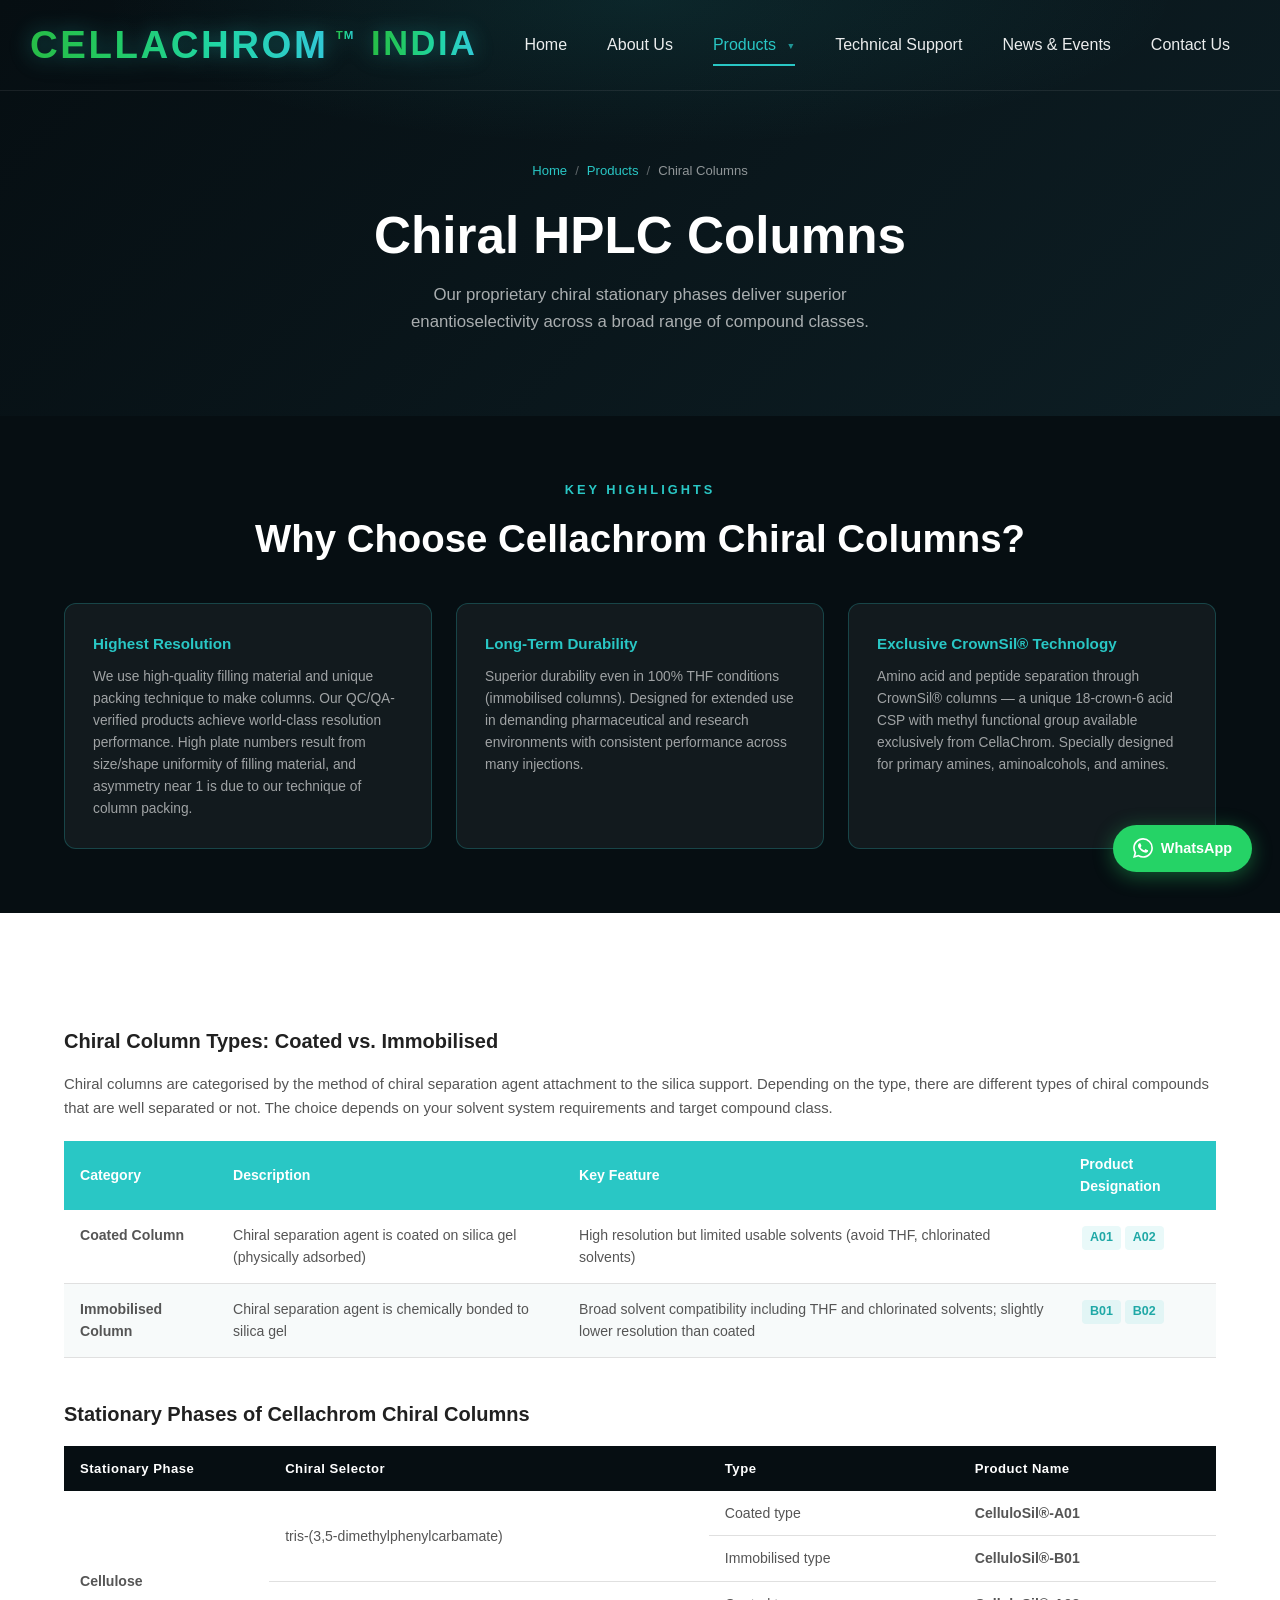
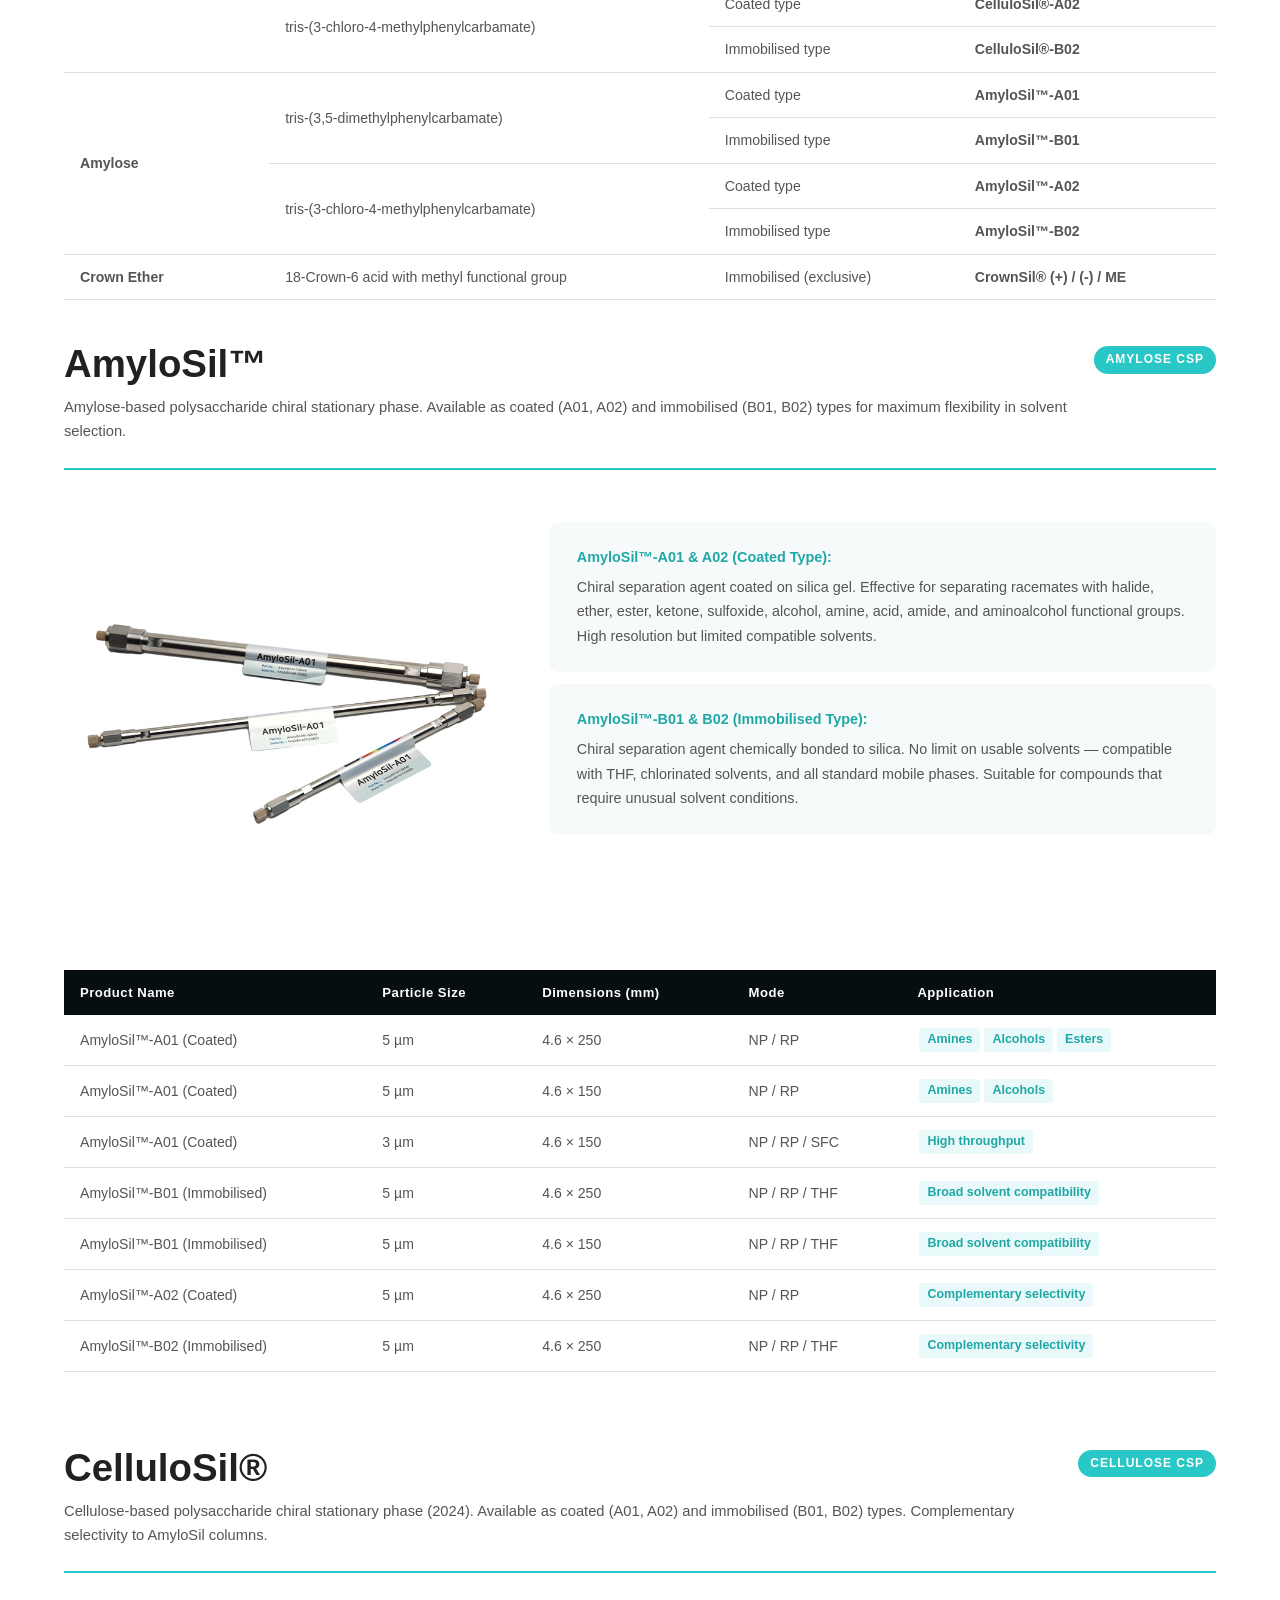
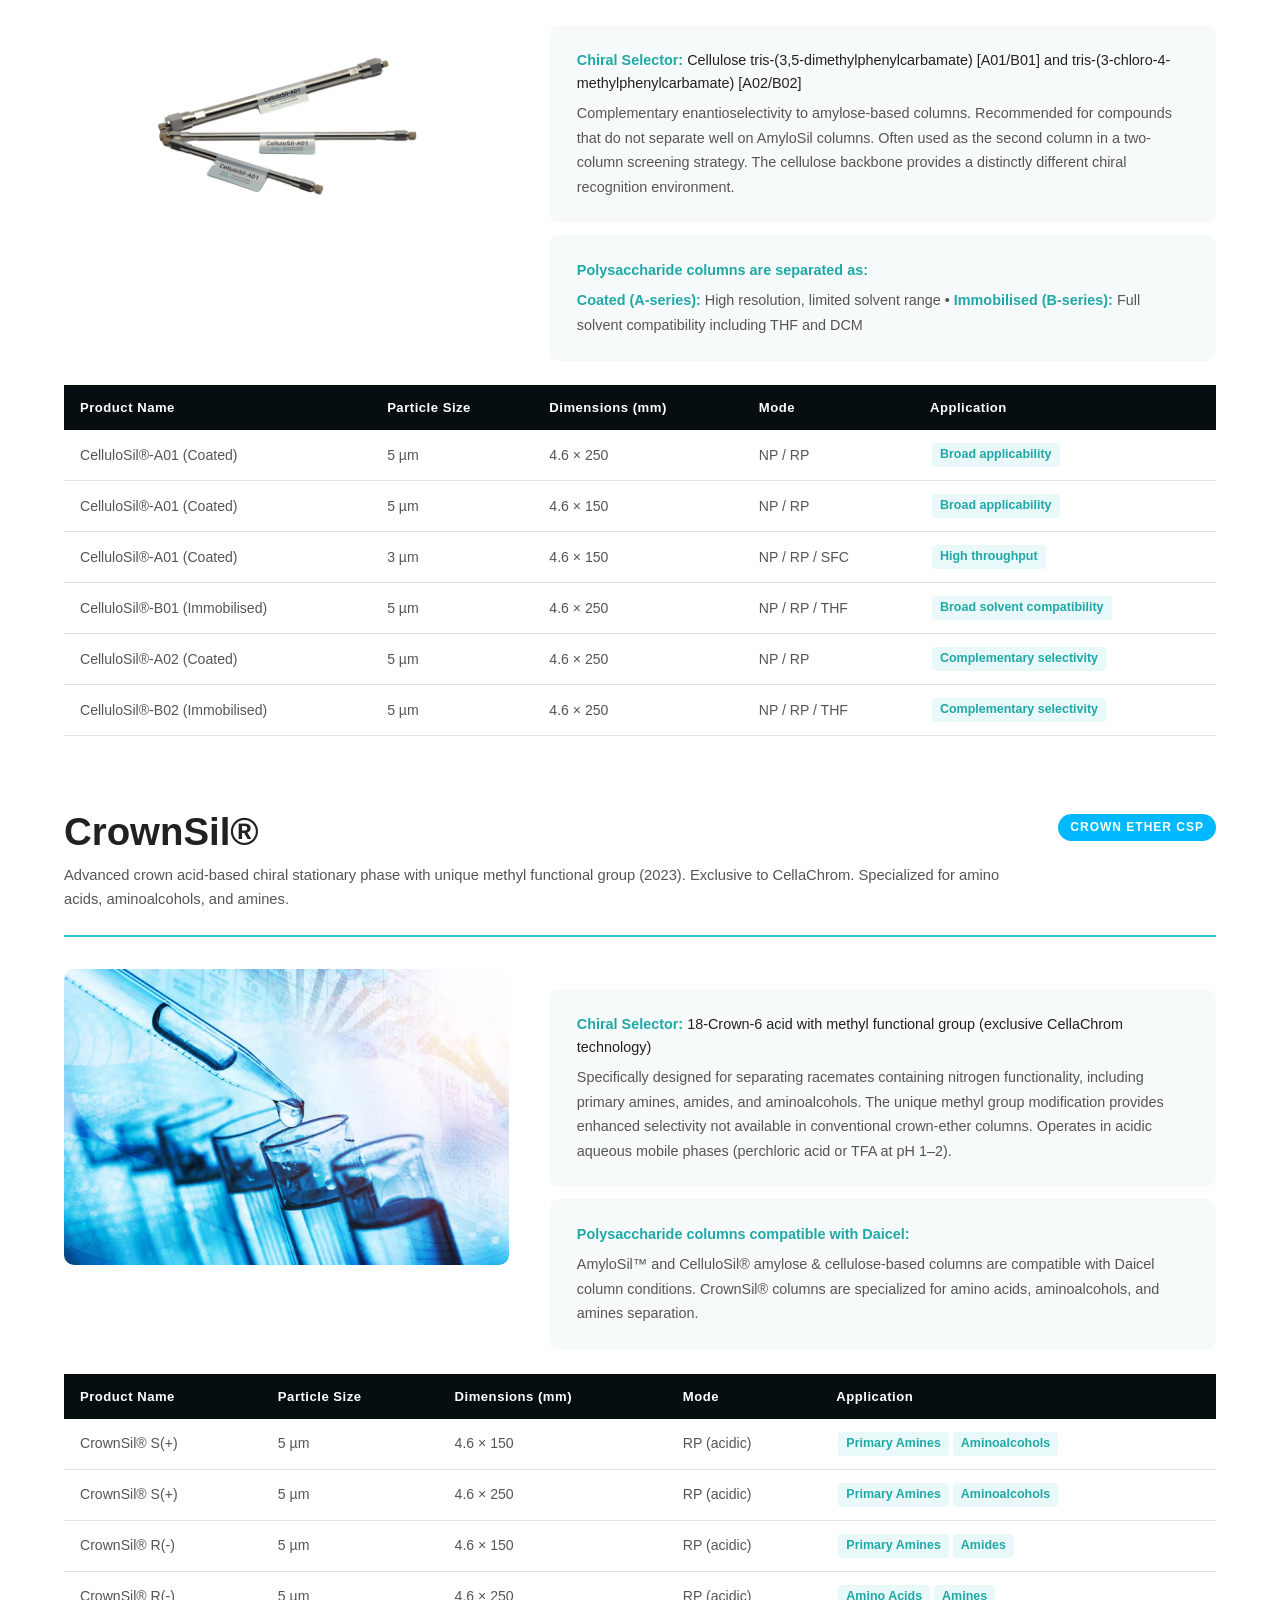
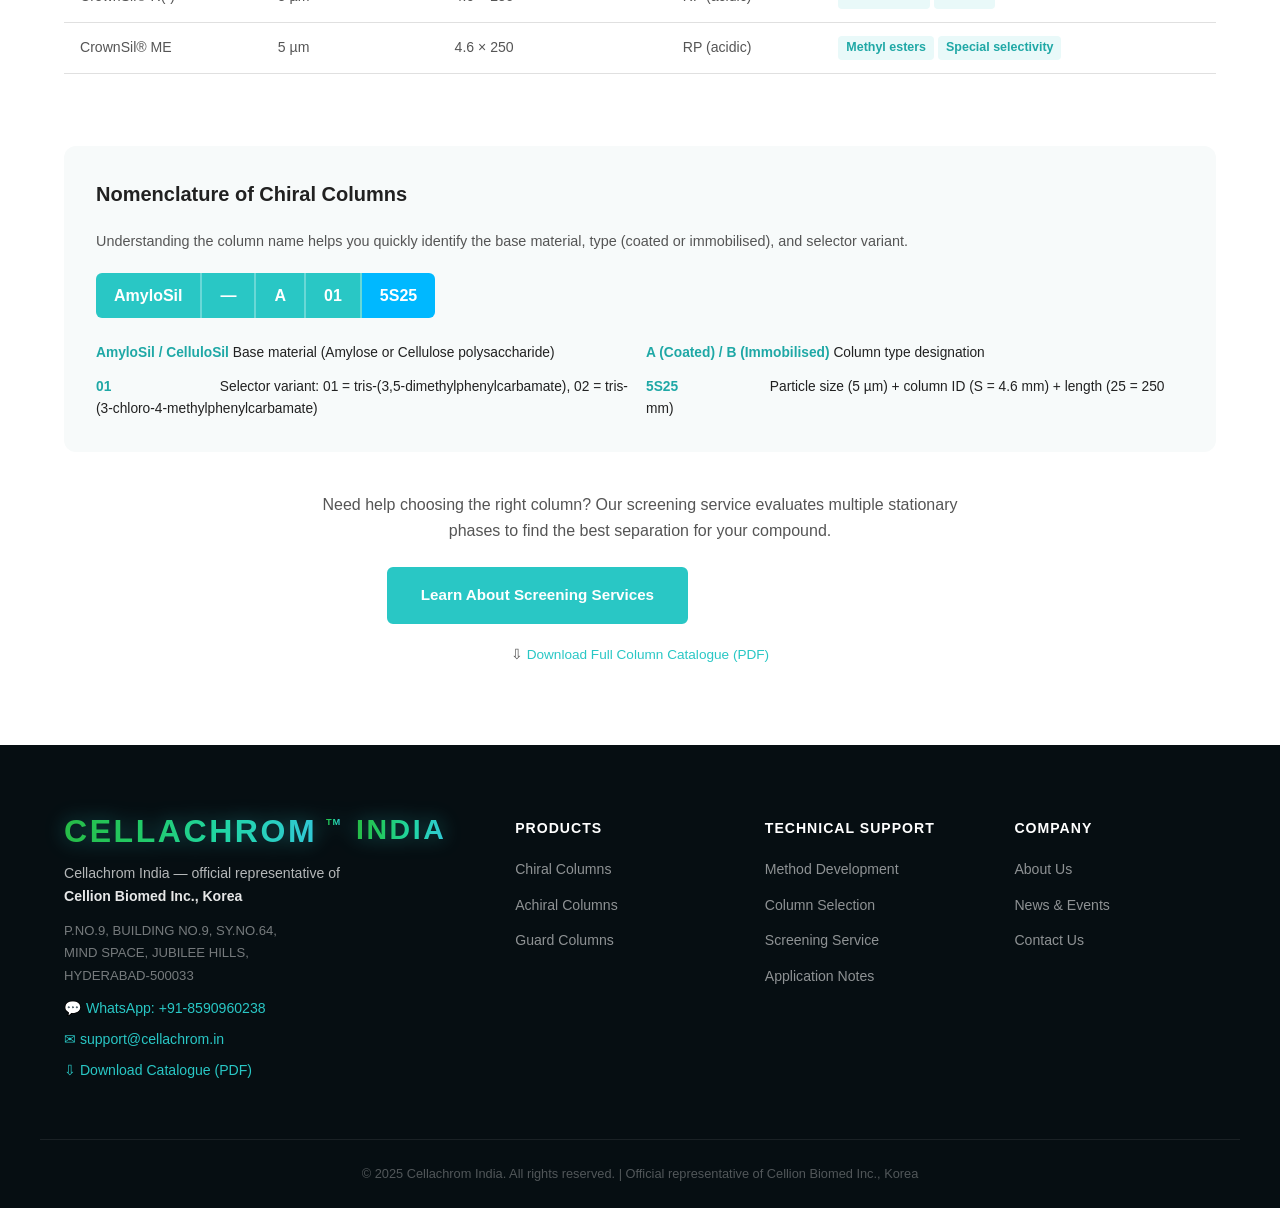
==== commit 8237e9de: "Fix CTA alignment, add tab scroll, add missing footer email - chiral-columns.html: constrain CTA blo" ====
--- a/chiral-columns.html
+++ b/chiral-columns.html
@@ -359,12 +359,12 @@
     </div>
    </div>
 
-   <div style="text-align:center; margin-top: 32px;">
-    <p style="color:var(--text-light); margin-bottom: 20px;">Need help choosing the right column? Our screening service evaluates multiple stationary phases to find the best separation for your compound.</p>
+   <div style="text-align:center; margin-top: 40px; max-width: 660px; margin-left: auto; margin-right: auto;">
+    <p style="color:var(--text-light); margin-bottom: 24px;">Need help choosing the right column? Our screening service evaluates multiple stationary phases to find the best separation for your compound.</p>
     <a href="technical-support.html#screening" class="btn btn-primary">Learn About Screening Services</a>
     <a href="contact.html" class="btn btn-outline" style="margin-left:12px;">Request a Quote</a>
-   </div>
-   <p style="text-align:center;margin-top:24px;font-size:0.85rem;color:var(--text-light);">&#8681; <a href="catalogue.pdf" style="color:var(--teal);">Download Full Column Catalogue (PDF)</a></p>
+    <p style="margin-top:20px;font-size:0.85rem;color:var(--text-light);">&#8681; <a href="catalogue.pdf" style="color:var(--teal);">Download Full Column Catalogue (PDF)</a></p>
+   </div>
 
   </div>
  </section>
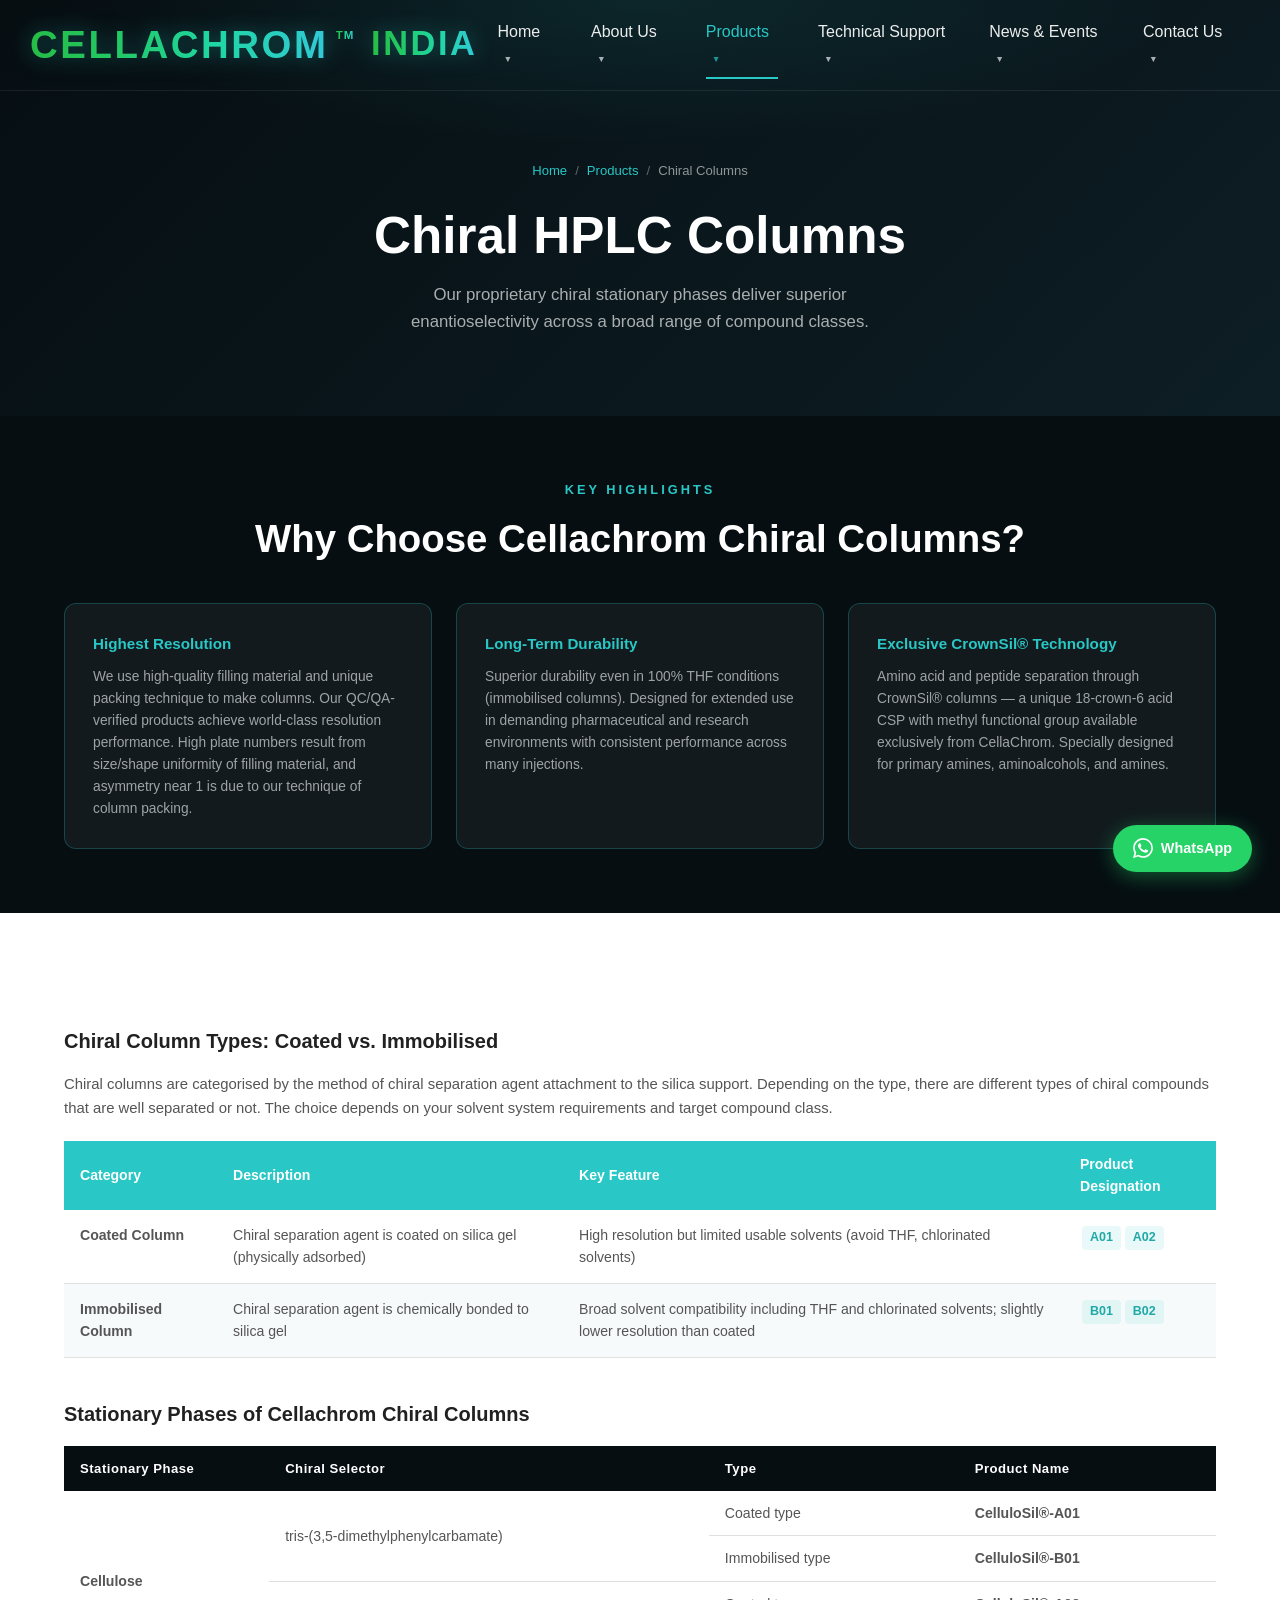
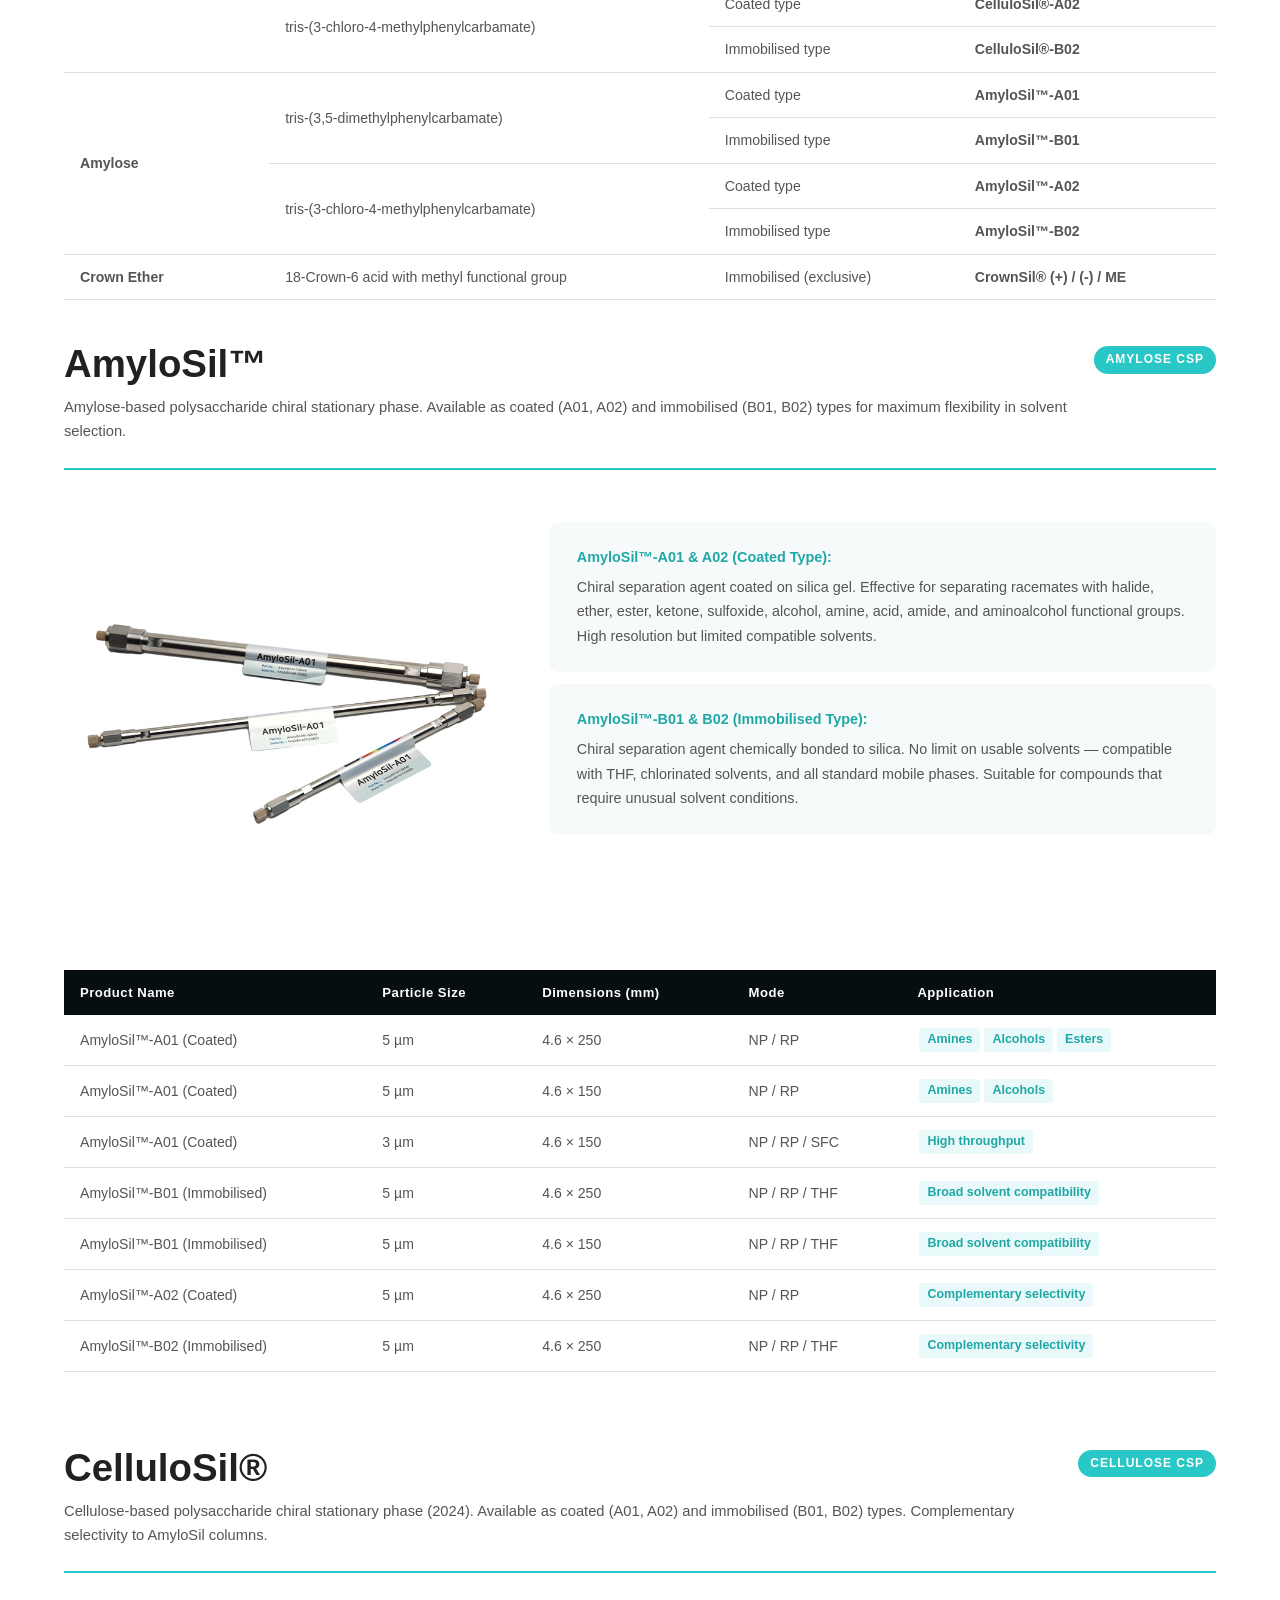
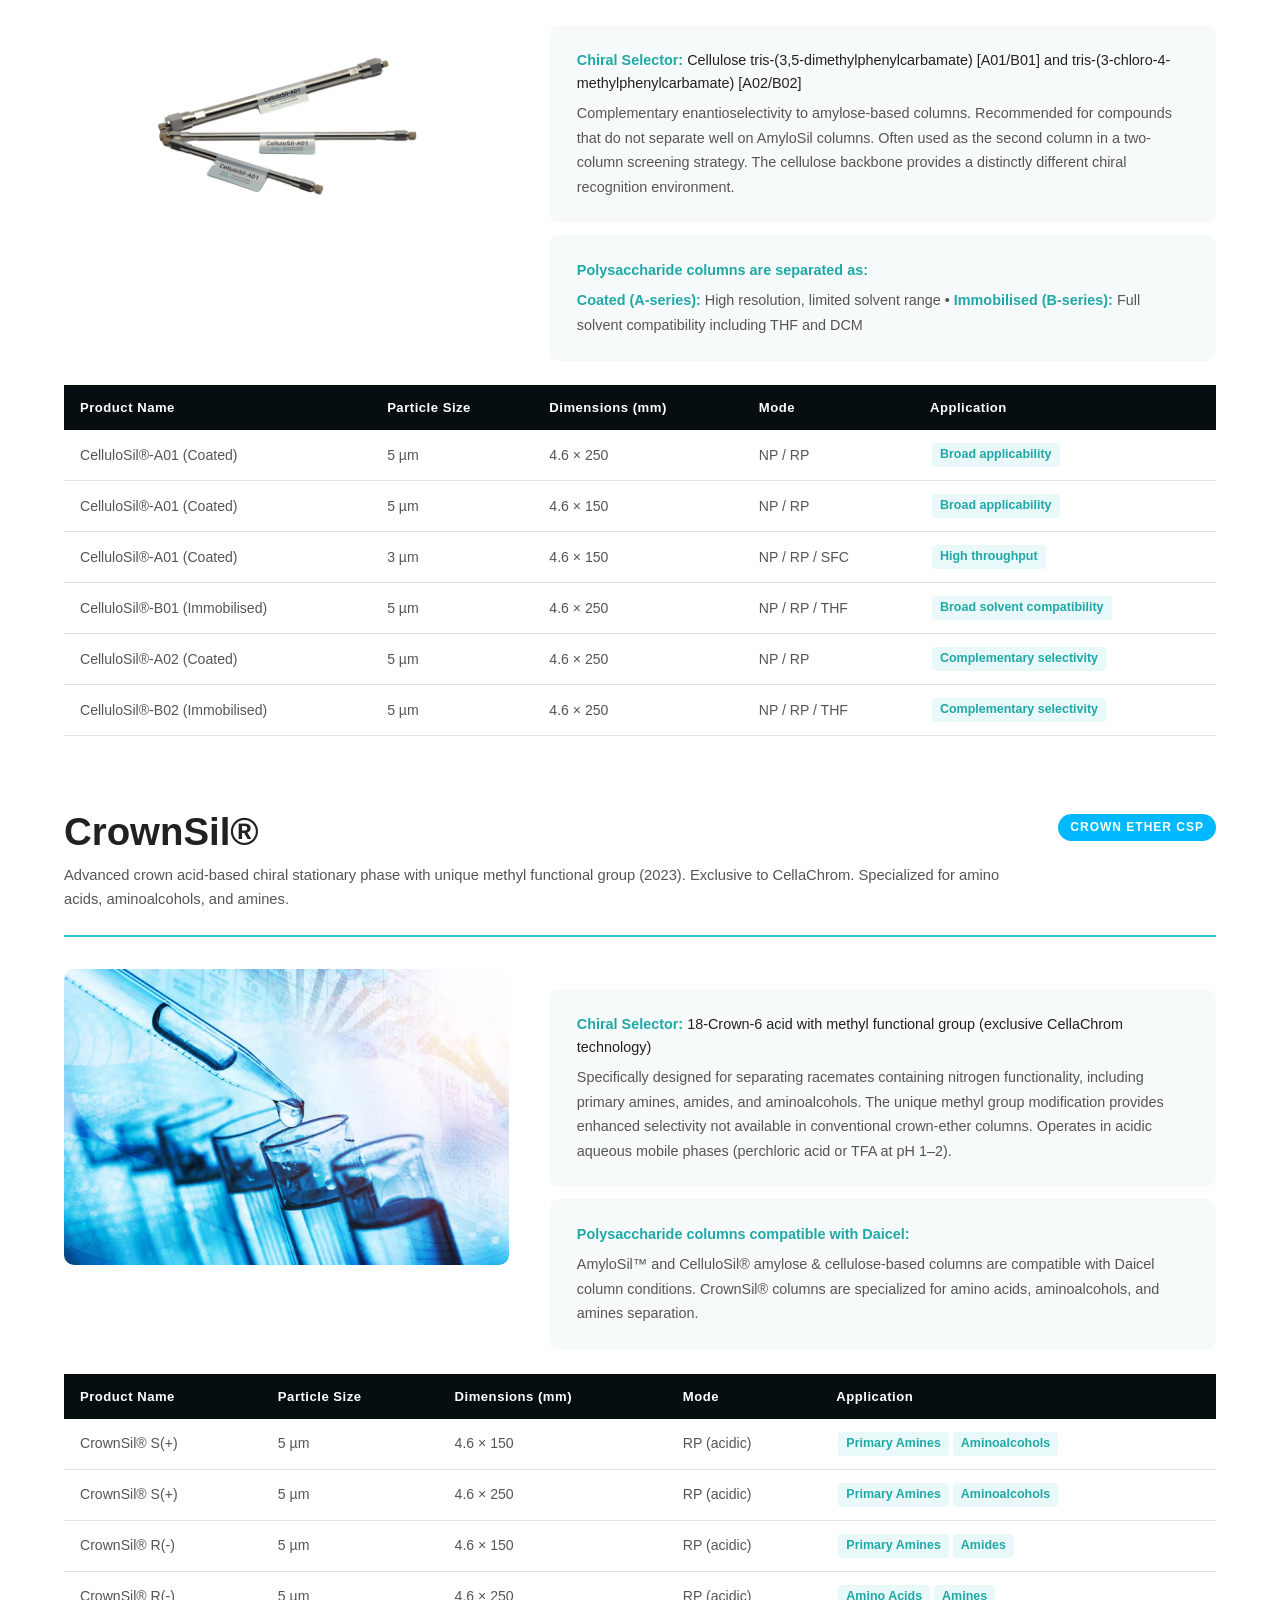
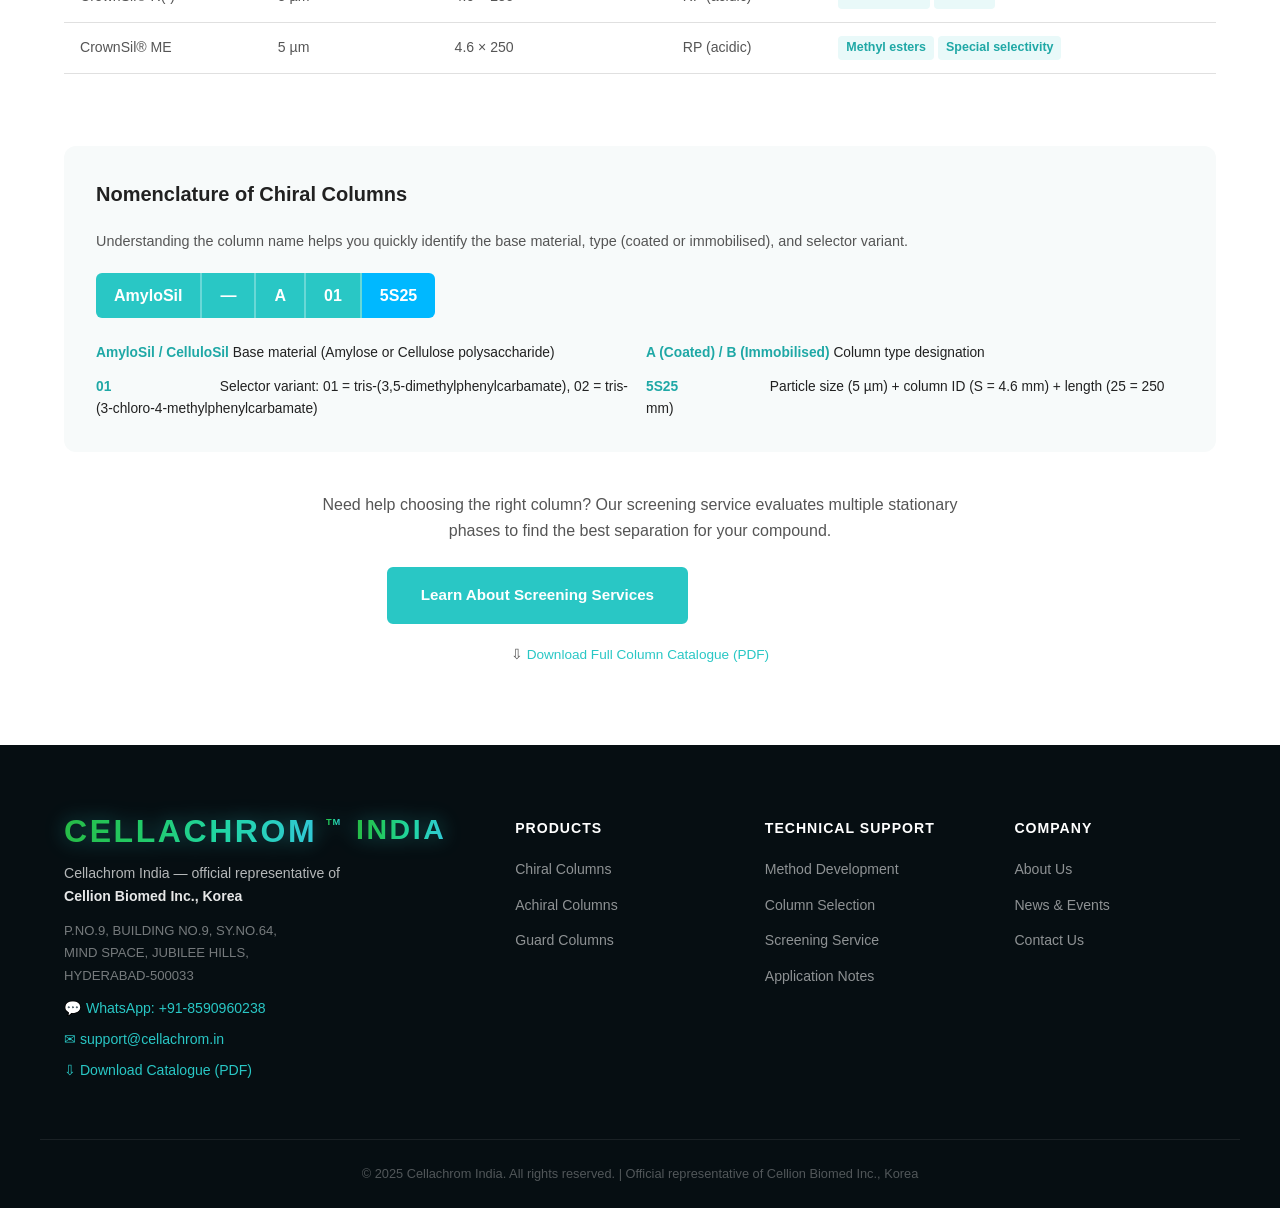
==== commit 99705206: "Add full dropdown nav, anchor IDs, and 4th mega-menu column - All nav items now have section-specifi" ====
--- a/chiral-columns.html
+++ b/chiral-columns.html
@@ -1,4 +1,4 @@
-<!DOCTYPE html>
+﻿<!DOCTYPE html>
 <html lang="en">
 <head>
  <meta charset="UTF-8" />
@@ -69,19 +69,89 @@
    <a class="logo" href="index.html" aria-label="Cellachrom India home"><span class="logo-wordmark" aria-hidden="true"><span class="logo-main">CELLACHROM</span><sup class="logo-mark">TM</sup><span class="logo-region">INDIA</span></span></a>
    <nav class="main-nav">
     <ul>
-     <li><a href="index.html">Home</a></li>
-     <li><a href="company.html">About Us</a></li>
+     <li class="has-dropdown">
+      <a href="index.html">Home <span class="arrow">&#9660;</span></a>
+      <ul class="dropdown">
+       <li><a href="index.html#who-we-are">Who Are We</a></li>
+       <li><a href="index.html#products">Our Products</a></li>
+       <li><a href="index.html#accreditation">Accreditation</a></li>
+       <li><a href="index.html#global-presence">Global Presence</a></li>
+       <li><a href="index.html#product-list">Product List</a></li>
+      </ul>
+     </li>
+     <li class="has-dropdown">
+      <a href="company.html">About Us <span class="arrow">&#9660;</span></a>
+      <ul class="dropdown">
+       <li><a href="company.html#vision">Vision &amp; Mission</a></li>
+       <li><a href="company.html#core-values">Core Values</a></li>
+       <li><a href="company.html#director">Director Message</a></li>
+       <li><a href="company.html#korea-affiliation">CellaChrom Korea</a></li>
+      </ul>
+     </li>
      <li class="has-dropdown">
       <a href="chiral-columns.html" class="active">Products <span class="arrow">&#9660;</span></a>
+      <ul class="dropdown mega-dropdown">
+       <li class="mega-col">
+        <a class="mega-col-title" href="chiral-columns.html">Chiral Columns</a>
+        <ul class="mega-sub">
+         <li><a href="chiral-columns.html#cellulosil">CelluloSil<sup>&#174;</sup></a></li>
+         <li><a href="chiral-columns.html#amylosil">AmyloSil<sup>&#174;</sup></a></li>
+         <li><a href="chiral-columns.html#crownsil">CrownSil<sup>&#174;</sup></a></li>
+        </ul>
+       </li>
+       <li class="mega-col">
+        <a class="mega-col-title" href="general-columns.html">Achiral Columns</a>
+        <ul class="mega-sub">
+         <li><a href="general-columns.html#reverse-phase">Reverse Phase (C18, C8, C4)</a></li>
+         <li><a href="general-columns.html#normal-phase">Normal Phase (APS, Sil)</a></li>
+        </ul>
+       </li>
+       <li class="mega-col">
+        <a class="mega-col-title" href="guard-columns.html">Guard Columns</a>
+        <ul class="mega-sub">
+         <li><a href="guard-columns.html">Guard Tube</a></li>
+         <li><a href="guard-columns.html">Cartridge Holder</a></li>
+        </ul>
+       </li>
+       <li class="mega-col">
+        <a class="mega-col-title" href="technical-support.html#screening">SFC / Preparative</a>
+        <ul class="mega-sub">
+         <li><a href="technical-support.html#screening">Preparative SFC</a></li>
+         <li><a href="https://www.sepu.top/coa_form_overseas/" target="_blank" rel="noopener">CoA Search &#8599;</a></li>
+        </ul>
+       </li>
+      </ul>
+     </li>
+     <li class="has-dropdown">
+      <a href="technical-support.html">Technical Support <span class="arrow">&#9660;</span></a>
       <ul class="dropdown">
-       <li><a href="chiral-columns.html">Chiral Columns</a></li>
-       <li><a href="general-columns.html">Achiral Columns</a></li>
-       <li><a href="guard-columns.html">Guard Columns</a></li>
-      </ul>
-     </li>
-     <li><a href="technical-support.html">Technical Support</a></li>
-     <li><a href="notice.html">News &amp; Events</a></li>
-     <li><a href="contact.html">Contact Us</a></li>
+       <li><a href="technical-support.html#method">Method Development</a></li>
+       <li><a href="technical-support.html#selection">Column Selection</a></li>
+       <li><a href="technical-support.html#screening">Screening &amp; Isolation</a></li>
+       <li><a href="technical-support.html#user-manual">User Manual</a></li>
+       <li><a href="technical-support.html#impurities">Impurities Supply</a></li>
+       <li><a href="technical-support.html#appnotes">Application Notes</a></li>
+      </ul>
+     </li>
+     <li class="has-dropdown">
+      <a href="notice.html">News &amp; Events <span class="arrow">&#9660;</span></a>
+      <ul class="dropdown">
+       <li><a href="notice.html#india-opening">India Opening</a></li>
+       <li><a href="notice.html#international">International Events</a></li>
+       <li><a href="notice.html#local">Local Events</a></li>
+       <li><a href="notice.html#collaborations">Collaborations</a></li>
+       <li><a href="notice.html#partners">Partners</a></li>
+      </ul>
+     </li>
+     <li class="has-dropdown">
+      <a href="contact.html">Contact Us <span class="arrow">&#9660;</span></a>
+      <ul class="dropdown">
+       <li><a href="contact.html#india">India</a></li>
+       <li><a href="contact.html#korea">Korea (HQ)</a></li>
+       <li><a href="contact.html#us">United States</a></li>
+       <li><a href="contact.html#partners">Global Partners</a></li>
+      </ul>
+     </li>
     </ul>
    </nav>
    <button class="hamburger" id="hamburger"><span></span><span></span><span></span></button>
@@ -92,9 +162,14 @@
     <li><a href="company.html">About Us</a></li>
     <li class="mobile-dropdown"><button class="mobile-toggle">Products <span class="arrow">&#9660;</span></button>
      <ul class="mobile-submenu">
-      <li><a href="chiral-columns.html">Chiral Columns</a></li>
-      <li><a href="general-columns.html">Achiral Columns</a></li>
-      <li><a href="guard-columns.html">Guard Columns</a></li>
+      <li><a href="chiral-columns.html" style="font-weight:600">Chiral Columns</a></li>
+      <li><a href="chiral-columns.html#cellulosil" style="padding-left:36px">&#8627; CelluloSil&#174;</a></li>
+      <li><a href="chiral-columns.html#amylosil" style="padding-left:36px">&#8627; AmyloSil&#174;</a></li>
+      <li><a href="chiral-columns.html#crownsil" style="padding-left:36px">&#8627; CrownSil&#174;</a></li>
+      <li><a href="general-columns.html" style="font-weight:600">Achiral Columns</a></li>
+      <li><a href="general-columns.html#reverse-phase" style="padding-left:36px">&#8627; Reverse Phase</a></li>
+      <li><a href="general-columns.html#normal-phase" style="padding-left:36px">&#8627; Normal Phase</a></li>
+      <li><a href="guard-columns.html" style="font-weight:600">Guard Columns</a></li>
      </ul>
     </li>
     <li><a href="technical-support.html">Technical Support</a></li>
--- a/style.css
+++ b/style.css
@@ -330,6 +330,92 @@
  opacity: 1;
 }
 
+/* =========================================================
+ MEGA DROPDOWN (Products)
+ ========================================================= */
+.mega-dropdown {
+ min-width: 760px !important;
+ left: 50% !important;
+ padding: 20px 6px !important;
+ display: flex !important;
+ flex-direction: row !important;
+ gap: 0 !important;
+}
+.mega-col {
+ flex: 1;
+ padding: 4px 14px;
+ border-right: 1px solid rgba(41,199,197,0.1);
+ opacity: 1 !important;
+ transform: none !important;
+ transition: none !important;
+}
+.mega-col:last-child { border-right: none; }
+.mega-col-title {
+ display: block;
+ font-size: 0.78rem !important;
+ font-weight: 700 !important;
+ letter-spacing: 1.5px !important;
+ text-transform: uppercase !important;
+ color: var(--teal) !important;
+ padding: 4px 6px 10px !important;
+ border-bottom: 1px solid rgba(41,199,197,0.2) !important;
+ margin-bottom: 8px !important;
+ background: none !important;
+ transition: color 0.2s !important;
+}
+.mega-col-title:hover { color: #fff !important; }
+.mega-sub { margin: 0; list-style: none; padding: 0; }
+.mega-sub li {
+ opacity: 1 !important;
+ transform: none !important;
+ border-radius: 6px;
+}
+.mega-sub li a {
+ display: flex !important;
+ align-items: center !important;
+ gap: 6px !important;
+ padding: 8px 10px !important;
+ color: rgba(255,255,255,0.72) !important;
+ font-size: 0.87rem !important;
+ font-weight: 400 !important;
+ border-radius: 6px;
+ transition: color 0.18s, background 0.18s, padding-left 0.18s !important;
+}
+.mega-sub li a::before {
+ content: '';
+ width: 5px; height: 5px;
+ border-radius: 50%;
+ background: var(--teal);
+ opacity: 0;
+ flex-shrink: 0;
+ transition: opacity 0.18s;
+}
+.mega-sub li a:hover {
+ color: #fff !important;
+ background: rgba(41,199,197,0.1) !important;
+ padding-left: 14px !important;
+}
+.mega-sub li a:hover::before { opacity: 1; }
+.mega-sub sup { font-size: 0.65em; vertical-align: super; }
+
+/* Scrolled header mega dropdown */
+#site-header.scrolled .mega-dropdown {
+ background: rgba(255,255,255,0.98) !important;
+}
+#site-header.scrolled .mega-col { border-right-color: rgba(0,0,0,0.07); }
+#site-header.scrolled .mega-col-title { color: var(--teal-dark) !important; border-bottom-color: rgba(41,199,197,0.15) !important; }
+#site-header.scrolled .mega-sub li a { color: #444 !important; }
+#site-header.scrolled .mega-sub li a:hover { color: var(--teal) !important; background: rgba(41,199,197,0.06) !important; }
+
+/* Home dark theme */
+.home-reference-theme .mega-dropdown {
+ background: rgba(7, 31, 40, 0.92) !important;
+ border-color: rgba(98, 229, 216, 0.18) !important;
+}
+.home-reference-theme #site-header.scrolled .mega-dropdown {
+ background: rgba(7, 31, 40, 0.92) !important;
+}
+
 /* Dropdown */
 .dropdown {
  position: absolute;
@@ -390,6 +476,10 @@
 .has-dropdown:hover .dropdown li:nth-child(3) { transition-delay: 0.12s; }
 .has-dropdown.open .dropdown li:nth-child(4),
 .has-dropdown:hover .dropdown li:nth-child(4) { transition-delay: 0.16s; }
+.has-dropdown.open .dropdown li:nth-child(5),
+.has-dropdown:hover .dropdown li:nth-child(5) { transition-delay: 0.20s; }
+.has-dropdown.open .dropdown li:nth-child(6),
+.has-dropdown:hover .dropdown li:nth-child(6) { transition-delay: 0.24s; }
 
 .dropdown li a {
  display: flex;
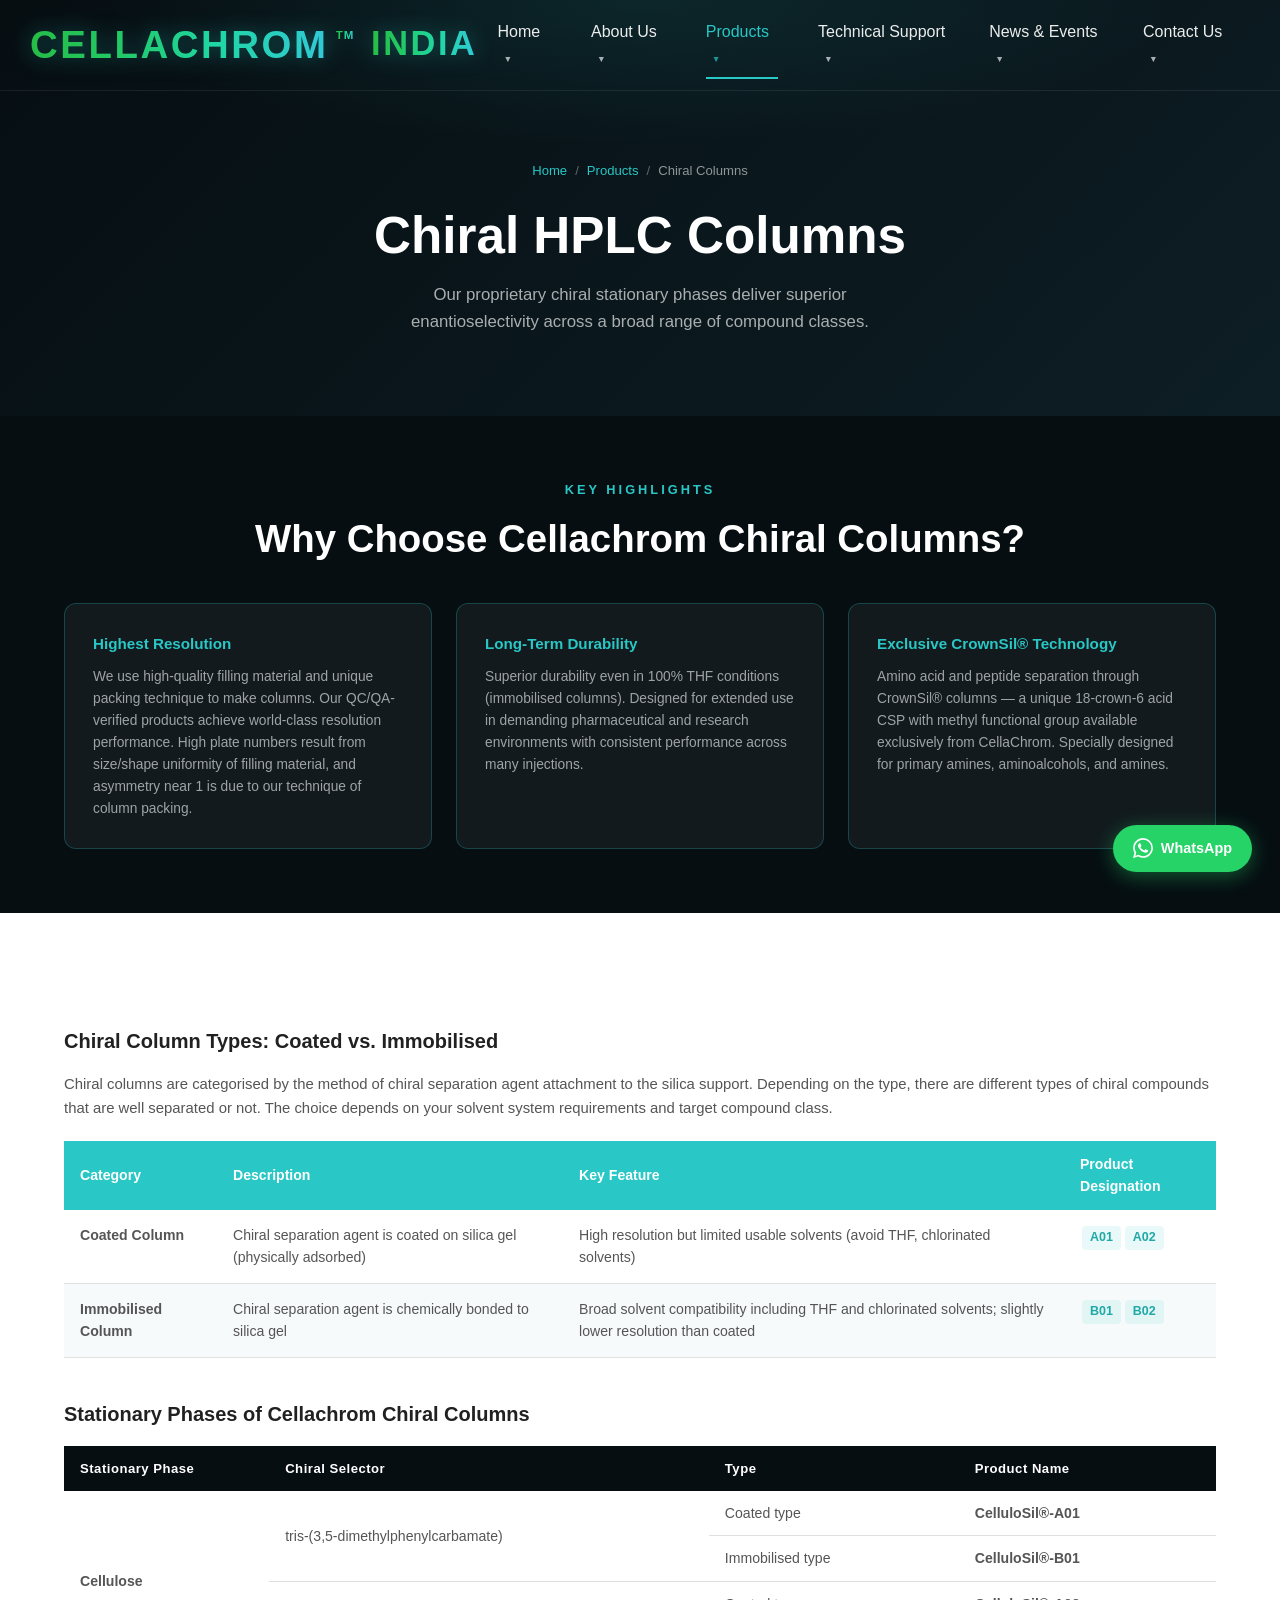
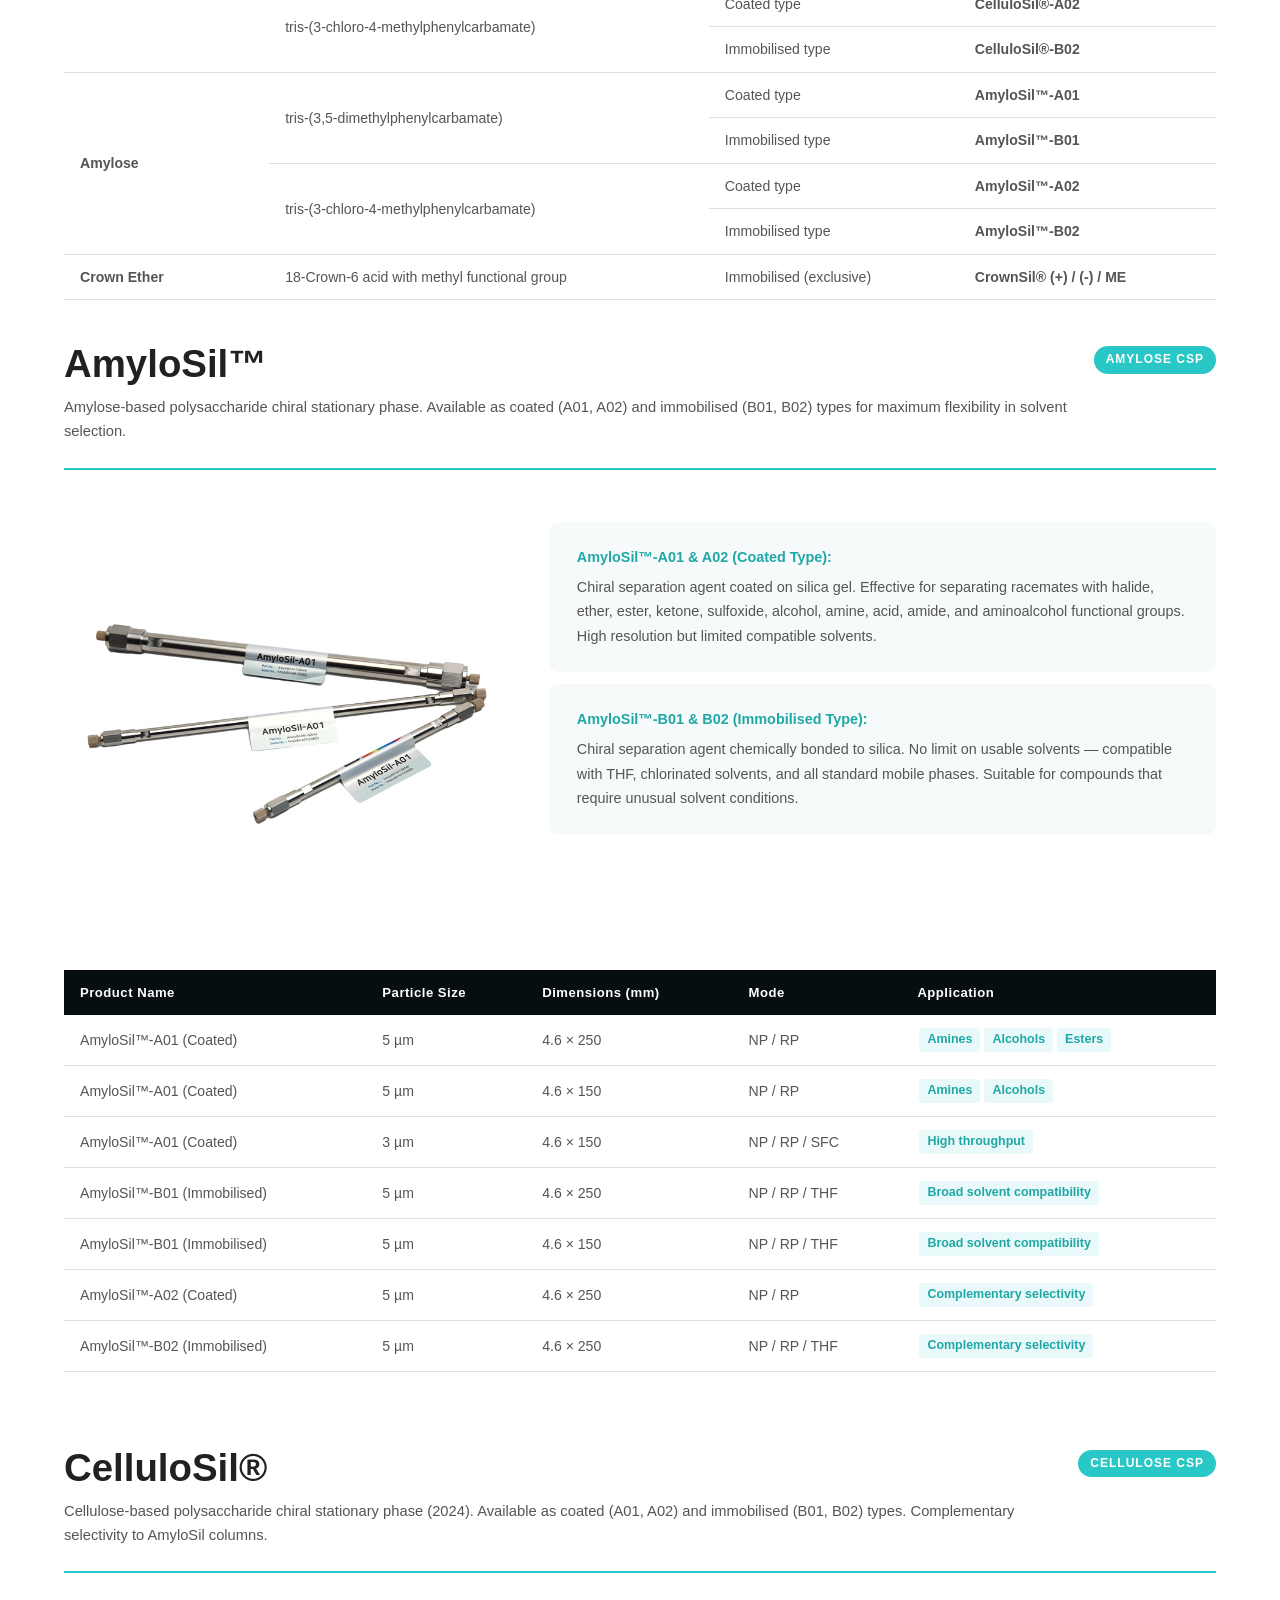
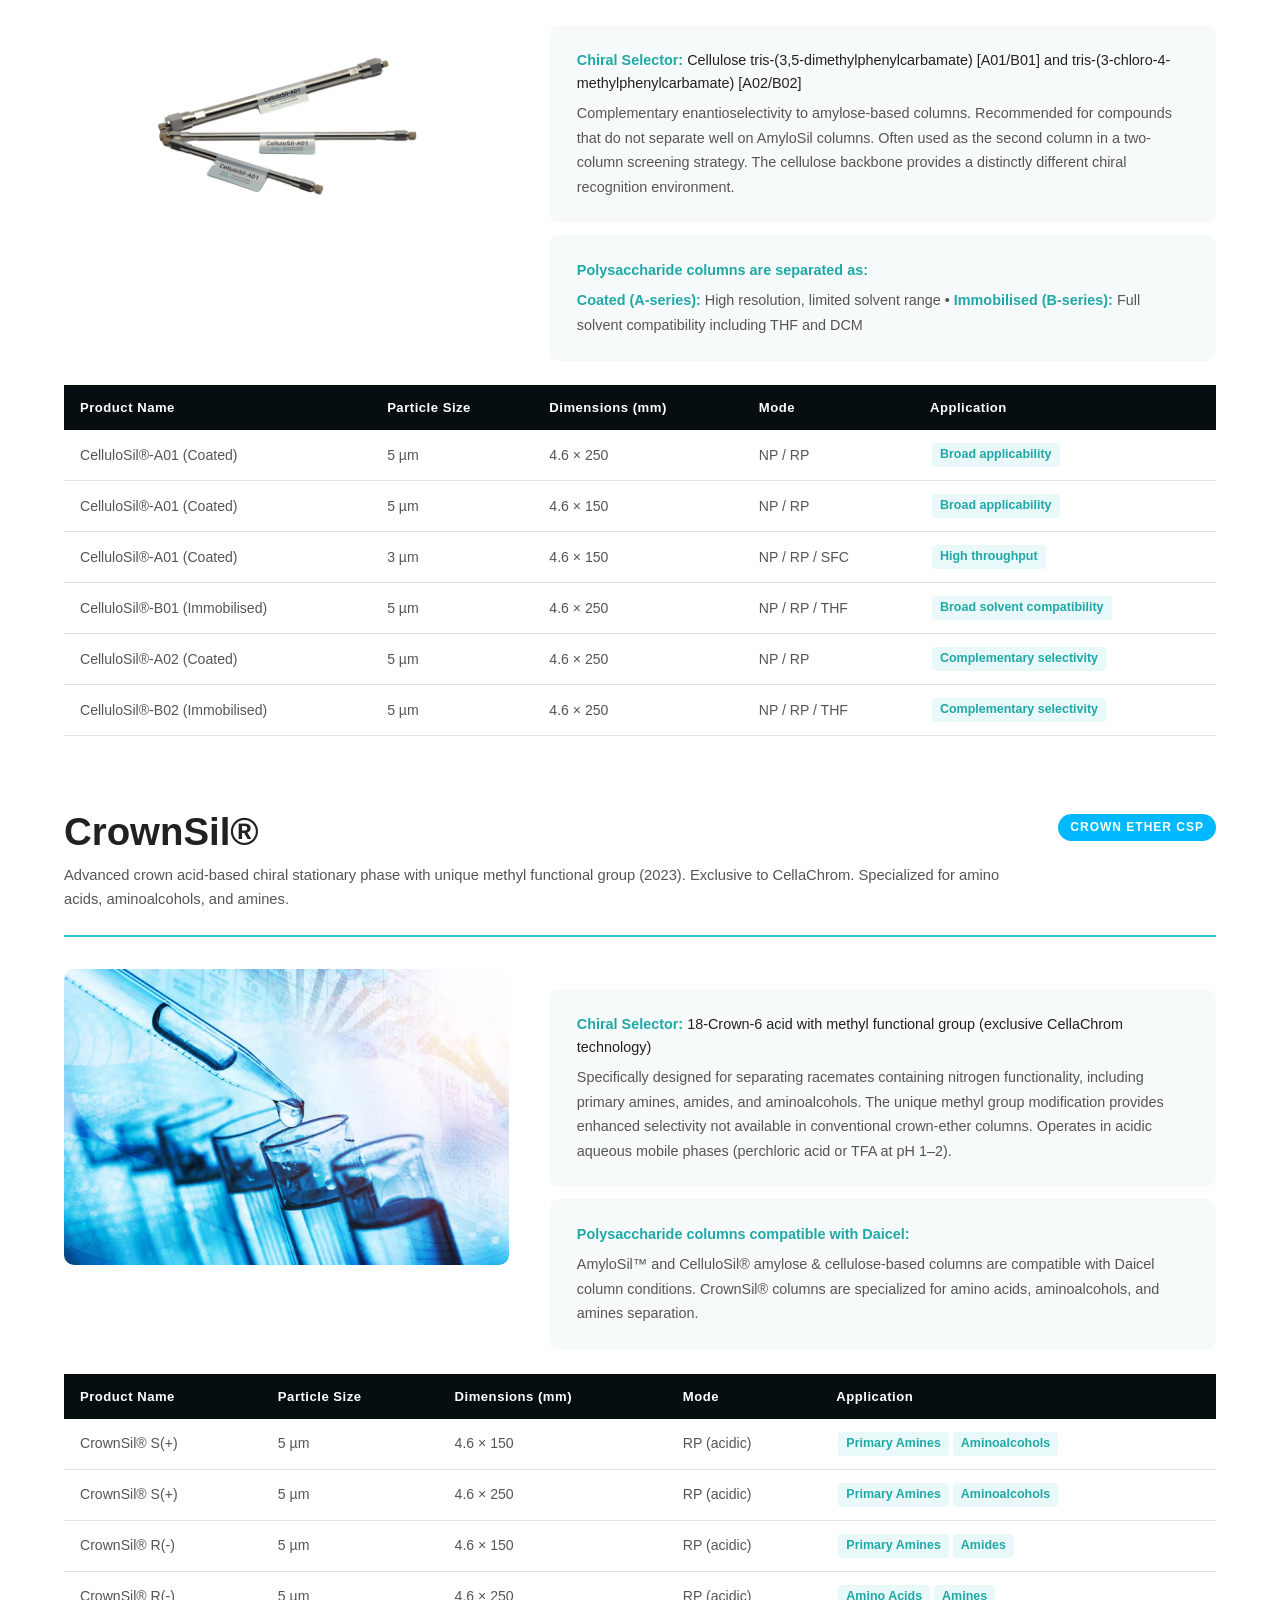
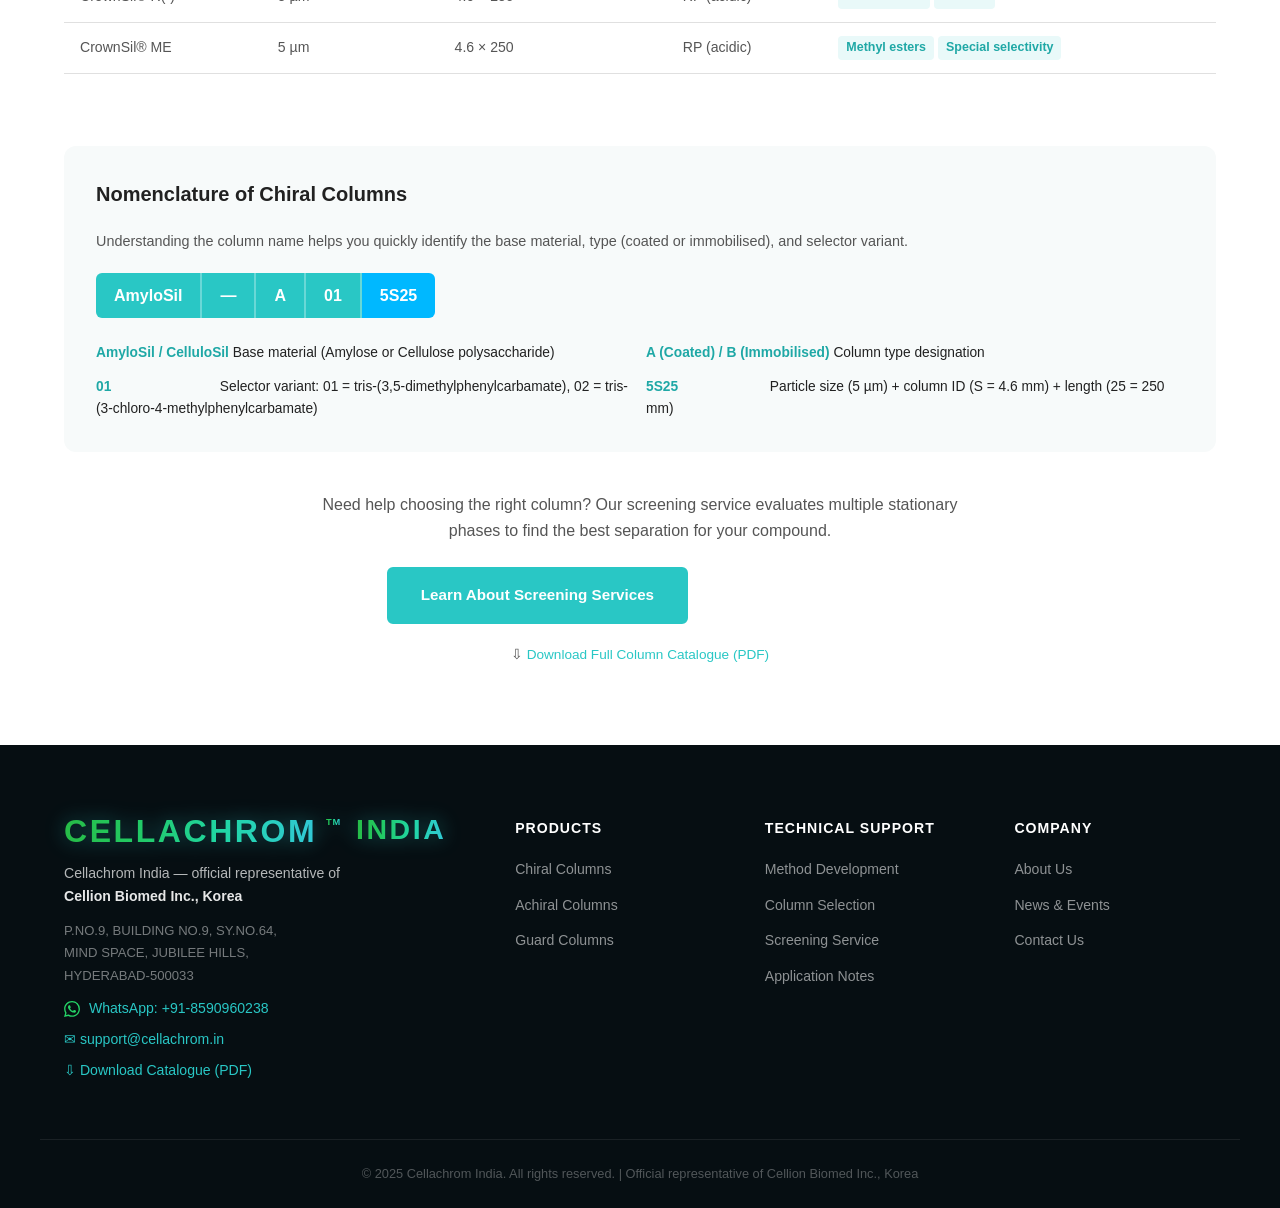
==== commit cc1fc93e: "Fix [No Title] SVG tooltips, add WhatsApp icon, redesign contact form section" ====
--- a/chiral-columns.html
+++ b/chiral-columns.html
@@ -1,4 +1,4 @@
-﻿<!DOCTYPE html>
+<!DOCTYPE html>
 <html lang="en">
 <head>
  <meta charset="UTF-8" />
@@ -83,9 +83,9 @@
       <a href="company.html">About Us <span class="arrow">&#9660;</span></a>
       <ul class="dropdown">
        <li><a href="company.html#vision">Vision &amp; Mission</a></li>
+       <li><a href="company.html#korea-affiliation">CellaChrom Korea</a></li>
+       <li><a href="company.html#director">Director Message</a></li>
        <li><a href="company.html#core-values">Core Values</a></li>
-       <li><a href="company.html#director">Director Message</a></li>
-       <li><a href="company.html#korea-affiliation">CellaChrom Korea</a></li>
       </ul>
      </li>
      <li class="has-dropdown">
@@ -450,7 +450,7 @@
     <a class="logo footer-logo" href="index.html" aria-label="Cellachrom India home"><span class="logo-wordmark" aria-hidden="true"><span class="logo-main">CELLACHROM</span><sup class="logo-mark">TM</sup><span class="logo-region">INDIA</span></span></a>
     <p>Cellachrom India &mdash; official representative of<br><strong>Cellion Biomed Inc., Korea</strong></p>
     <p class="footer-addr">P.NO.9, BUILDING NO.9, SY.NO.64,<br>MIND SPACE, JUBILEE HILLS,<br>HYDERABAD-500033</p>
-    <p style="margin-top:10px;"><a href="https://wa.me/918590960238" target="_blank" rel="noopener" style="color:var(--teal);">&#128172; WhatsApp: +91-8590960238</a></p>
+    <p style="margin-top:10px;"><a href="https://wa.me/918590960238" target="_blank" rel="noopener" style="color:var(--teal);"><svg width="16" height="16" viewBox="0 0 24 24" fill="#25D366" style="vertical-align:middle;margin-right:5px;flex-shrink:0;" aria-hidden="true" focusable="false"><path d="M17.472 14.382c-.297-.149-1.758-.867-2.03-.967-.273-.099-.471-.148-.67.15-.197.297-.767.966-.94 1.164-.173.199-.347.223-.644.075-.297-.15-1.255-.463-2.39-1.475-.883-.788-1.48-1.761-1.653-2.059-.173-.297-.018-.458.13-.606.134-.133.298-.347.446-.52.149-.174.198-.298.298-.497.099-.198.05-.371-.025-.52-.075-.149-.669-1.612-.916-2.207-.242-.579-.487-.5-.669-.51-.173-.008-.371-.01-.57-.01-.198 0-.52.074-.792.372-.272.297-1.04 1.016-1.04 2.479 0 1.462 1.065 2.875 1.213 3.074.149.198 2.096 3.2 5.077 4.487.709.306 1.262.489 1.694.625.712.227 1.36.195 1.871.118.571-.085 1.758-.719 2.006-1.413.248-.694.248-1.289.173-1.413-.074-.124-.272-.198-.57-.347m-5.421 7.403h-.004a9.87 9.87 0 01-5.031-1.378l-.361-.214-3.741.982.998-3.648-.235-.374a9.86 9.86 0 01-1.51-5.26c.001-5.45 4.436-9.884 9.888-9.884 2.64 0 5.122 1.03 6.988 2.898a9.825 9.825 0 012.893 6.994c-.003 5.45-4.437 9.884-9.885 9.884m8.413-18.297A11.815 11.815 0 0012.05 0C5.495 0 .16 5.335.157 11.892c0 2.096.547 4.142 1.588 5.945L.057 24l6.305-1.654a11.882 11.882 0 005.683 1.448h.005c6.554 0 11.89-5.335 11.893-11.893a11.821 11.821 0 00-3.48-8.413z"/></svg> WhatsApp: +91-8590960238</a></p>
     <p style="margin-top:6px;"><a href="mailto:support@cellachrom.in" style="color:var(--teal);">&#9993; support@cellachrom.in</a></p>
     <p style="margin-top:6px;"><a href="catalogue.pdf" style="color:var(--teal);">&#8681; Download Catalogue (PDF)</a></p>
    </div>
@@ -462,7 +462,7 @@
  </footer>
  <script src="main.js"></script>
  <a class="whatsapp-float" href="https://wa.me/918590960238" target="_blank" rel="noopener">
-  <svg width="20" height="20" viewBox="0 0 24 24" fill="currentColor"><path d="M17.472 14.382c-.297-.149-1.758-.867-2.03-.967-.273-.099-.471-.148-.67.15-.197.297-.767.966-.94 1.164-.173.199-.347.223-.644.075-.297-.15-1.255-.463-2.39-1.475-.883-.788-1.48-1.761-1.653-2.059-.173-.297-.018-.458.13-.606.134-.133.298-.347.446-.52.149-.174.198-.298.298-.497.099-.198.05-.371-.025-.52-.075-.149-.669-1.612-.916-2.207-.242-.579-.487-.5-.669-.51-.173-.008-.371-.01-.57-.01-.198 0-.52.074-.792.372-.272.297-1.04 1.016-1.04 2.479 0 1.462 1.065 2.875 1.213 3.074.149.198 2.096 3.2 5.077 4.487.709.306 1.262.489 1.694.625.712.227 1.36.195 1.871.118.571-.085 1.758-.719 2.006-1.413.248-.694.248-1.289.173-1.413-.074-.124-.272-.198-.57-.347m-5.421 7.403h-.004a9.87 9.87 0 01-5.031-1.378l-.361-.214-3.741.982.998-3.648-.235-.374a9.86 9.86 0 01-1.51-5.26c.001-5.45 4.436-9.884 9.888-9.884 2.64 0 5.122 1.03 6.988 2.898a9.825 9.825 0 012.893 6.994c-.003 5.45-4.437 9.884-9.885 9.884m8.413-18.297A11.815 11.815 0 0012.05 0C5.495 0 .16 5.335.157 11.892c0 2.096.547 4.142 1.588 5.945L.057 24l6.305-1.654a11.882 11.882 0 005.683 1.448h.005c6.554 0 11.89-5.335 11.893-11.893a11.821 11.821 0 00-3.48-8.413z"/></svg>
+  <svg aria-hidden="true" focusable="false" width="20" height="20" viewBox="0 0 24 24" fill="currentColor"><path d="M17.472 14.382c-.297-.149-1.758-.867-2.03-.967-.273-.099-.471-.148-.67.15-.197.297-.767.966-.94 1.164-.173.199-.347.223-.644.075-.297-.15-1.255-.463-2.39-1.475-.883-.788-1.48-1.761-1.653-2.059-.173-.297-.018-.458.13-.606.134-.133.298-.347.446-.52.149-.174.198-.298.298-.497.099-.198.05-.371-.025-.52-.075-.149-.669-1.612-.916-2.207-.242-.579-.487-.5-.669-.51-.173-.008-.371-.01-.57-.01-.198 0-.52.074-.792.372-.272.297-1.04 1.016-1.04 2.479 0 1.462 1.065 2.875 1.213 3.074.149.198 2.096 3.2 5.077 4.487.709.306 1.262.489 1.694.625.712.227 1.36.195 1.871.118.571-.085 1.758-.719 2.006-1.413.248-.694.248-1.289.173-1.413-.074-.124-.272-.198-.57-.347m-5.421 7.403h-.004a9.87 9.87 0 01-5.031-1.378l-.361-.214-3.741.982.998-3.648-.235-.374a9.86 9.86 0 01-1.51-5.26c.001-5.45 4.436-9.884 9.888-9.884 2.64 0 5.122 1.03 6.988 2.898a9.825 9.825 0 012.893 6.994c-.003 5.45-4.437 9.884-9.885 9.884m8.413-18.297A11.815 11.815 0 0012.05 0C5.495 0 .16 5.335.157 11.892c0 2.096.547 4.142 1.588 5.945L.057 24l6.305-1.654a11.882 11.882 0 005.683 1.448h.005c6.554 0 11.89-5.335 11.893-11.893a11.821 11.821 0 00-3.48-8.413z"/></svg>
   WhatsApp
  </a>
 </body>
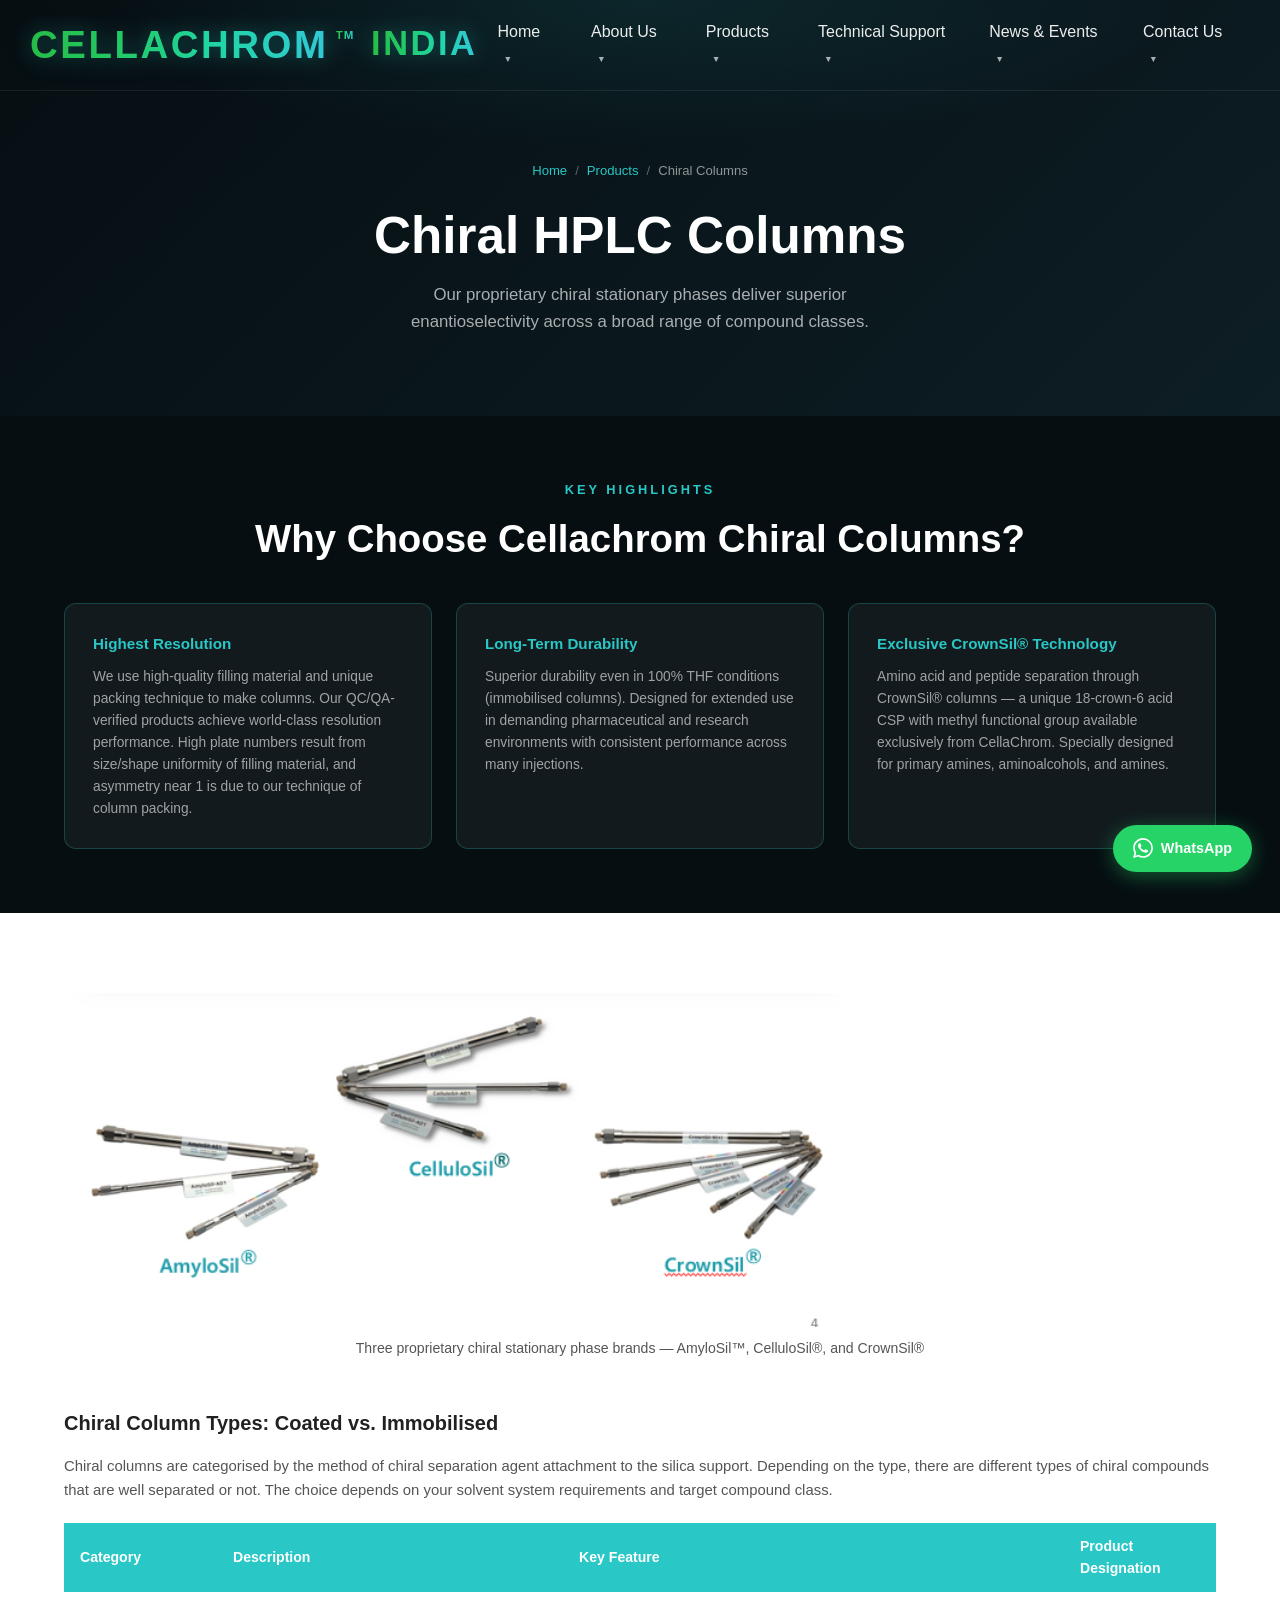
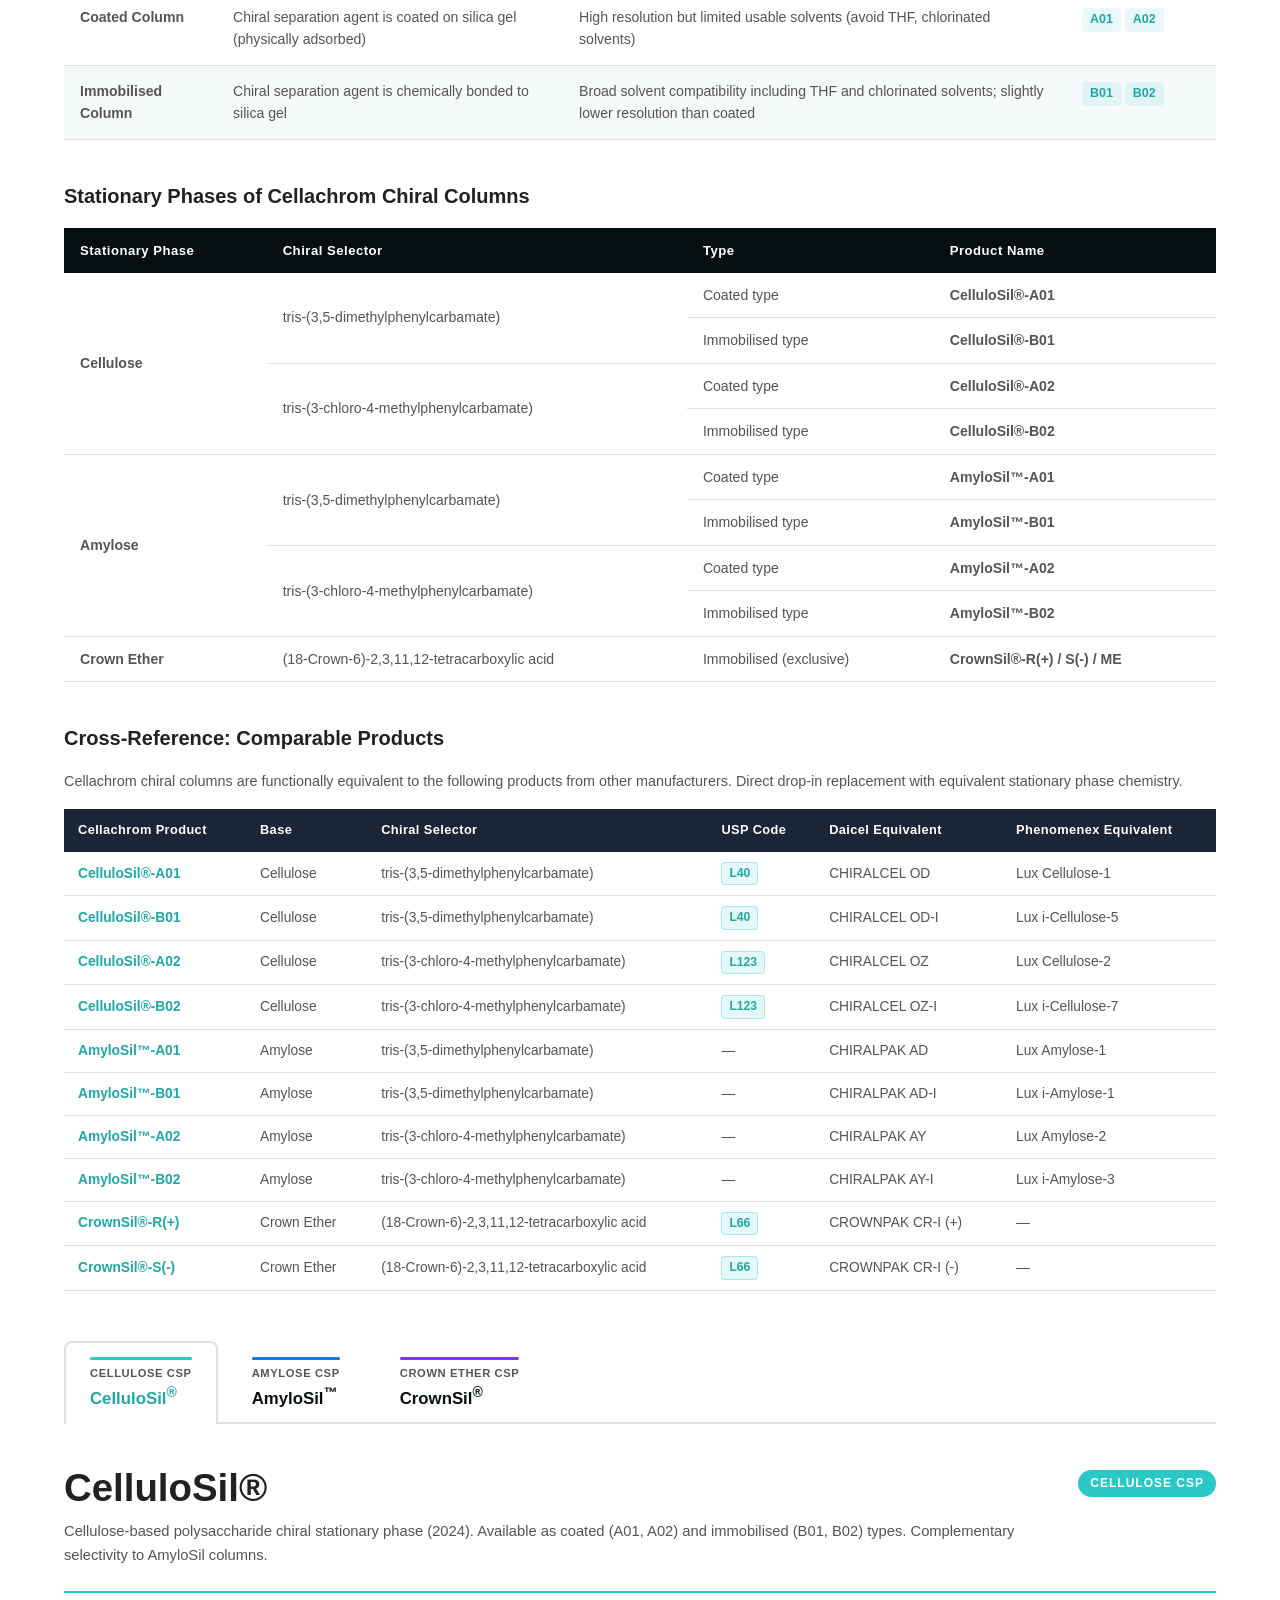
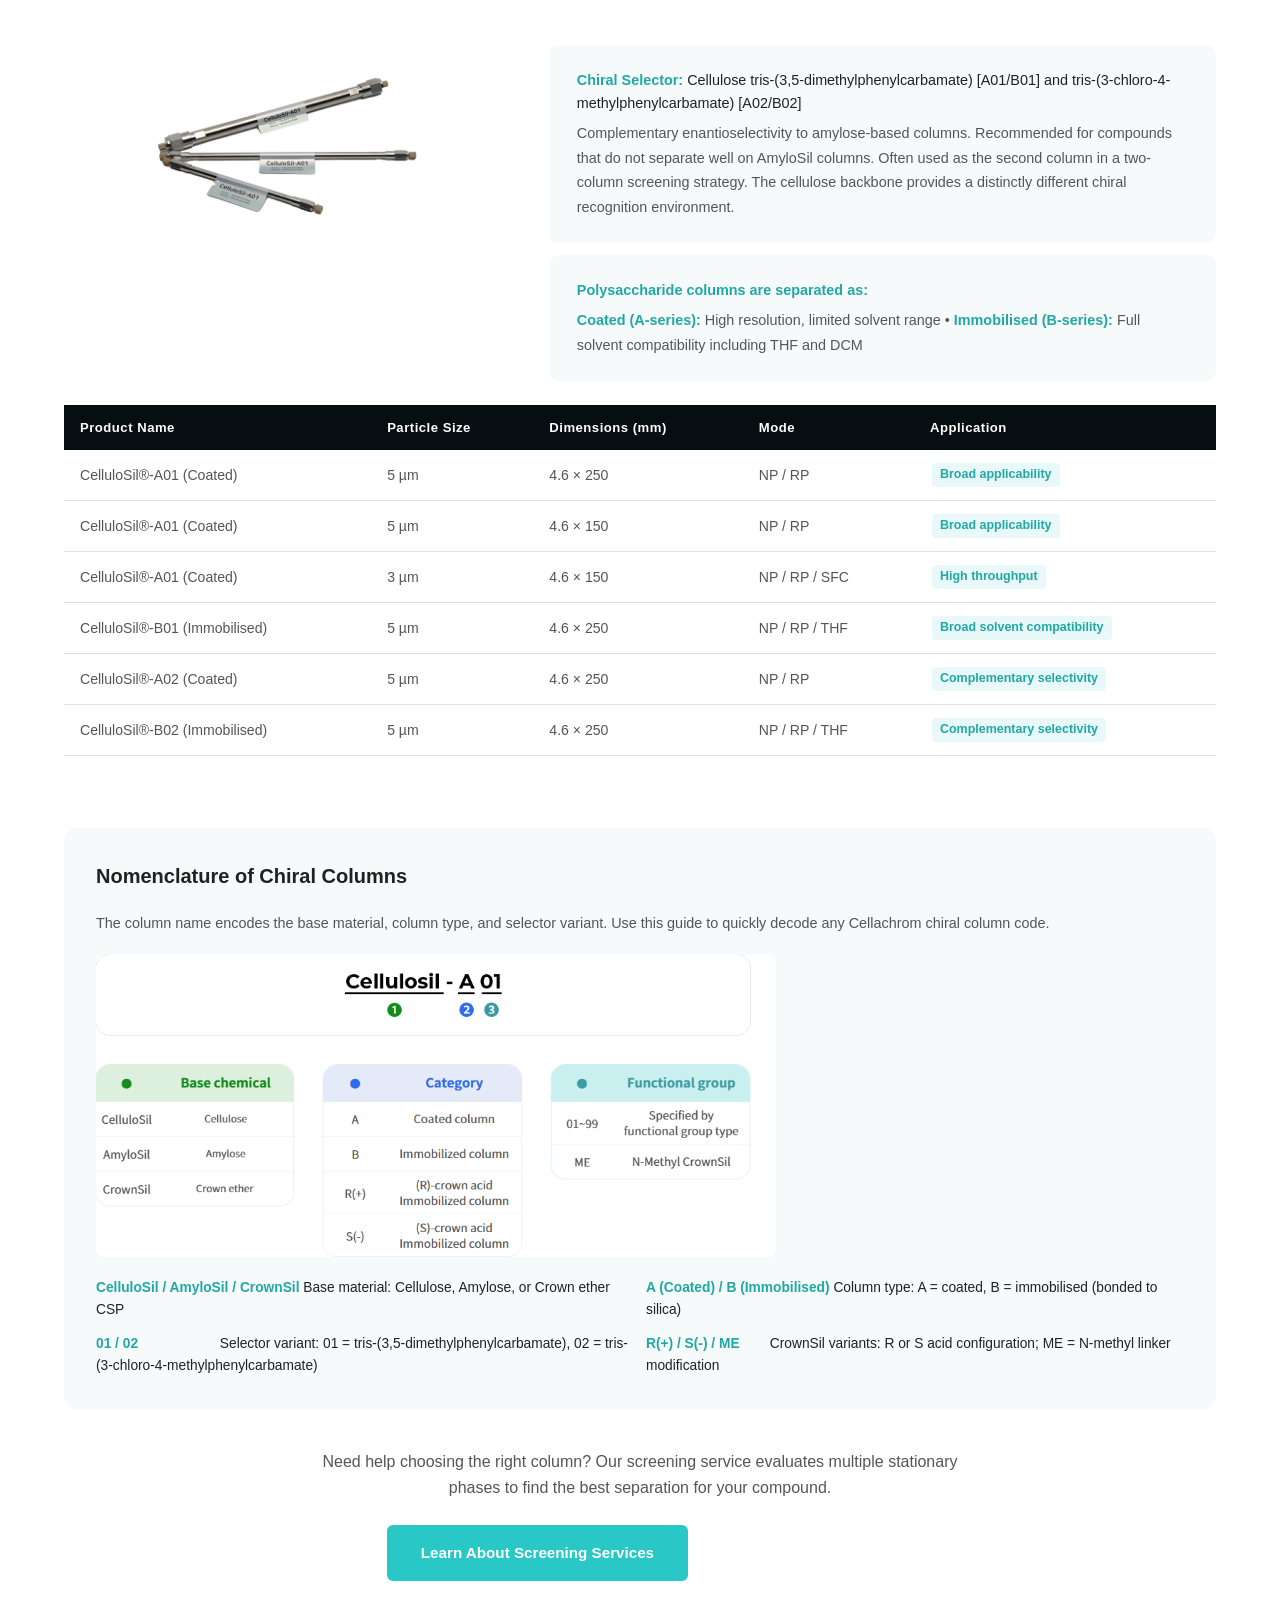
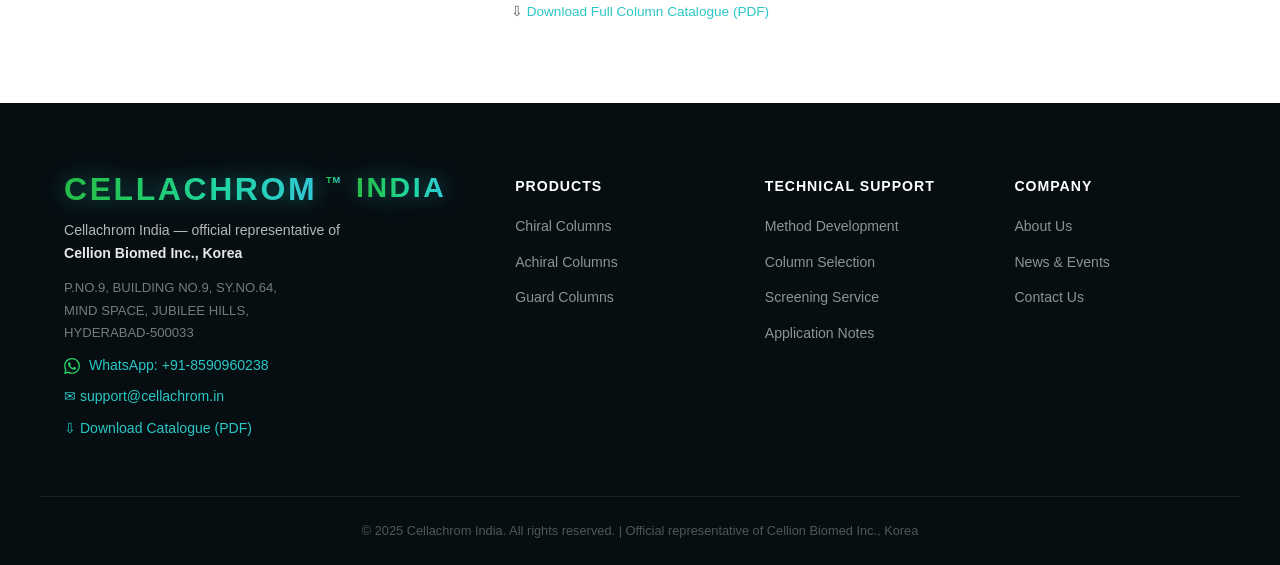
==== commit 08d8a9a7: "Implement Corrections.pptx: products page, chiral tabs, chromatograms, Korea uniformity - Add produc" ====
--- a/chiral-columns.html
+++ b/chiral-columns.html
@@ -55,10 +55,39 @@
   .nomen-item { font-size: 0.86rem; }
   .nomen-item strong { color: var(--teal-dark); display: inline-block; min-width: 120px; }
   .product-with-img { display: grid; grid-template-columns: 1fr 1.5fr; gap: 40px; align-items: start; margin-bottom: 24px; }
+  /* Per-product-line color coding */
+  #cellulosil .product-line-header { border-bottom-color: #29c7c5; }
+  #amylosil .product-line-header { border-bottom-color: #0e7fd4; }
+  #crownsil .product-line-header { border-bottom-color: #7c3aed; }
+  .product-line-badge.amylose { background: #0e7fd4; }
+  .product-line-badge.crown { background: #7c3aed; }
+  /* Comparable products table */
+  .comp-table { width: 100%; border-collapse: collapse; font-size: 0.86rem; }
+  .comp-table th { background: #1a2535; color: #fff; padding: 11px 14px; text-align: left; font-weight: 600; font-size: 0.8rem; letter-spacing: 0.4px; }
+  .comp-table td { padding: 10px 14px; border-bottom: 1px solid var(--border); color: var(--text-light); vertical-align: middle; }
+  .comp-table tr:hover td { background: var(--teal-light); }
+  .comp-table .brand { color: var(--teal-dark); font-weight: 600; }
+  .usp-badge { display: inline-block; background: rgba(41,199,197,0.12); color: var(--teal-dark); border: 1px solid rgba(41,199,197,0.3); border-radius: 4px; padding: 1px 7px; font-size: 0.76rem; font-weight: 700; }
+  /* Product Tab Browser */
+  .prod-tabs-wrap { margin: 48px 0 0; }
+  .prod-tab-headers { display: flex; gap: 8px; border-bottom: 2px solid var(--border); margin-bottom: 0; flex-wrap: wrap; }
+  .prod-tab-btn { background: none; border: 2px solid transparent; border-bottom: none; padding: 14px 24px 16px; cursor: pointer; display: flex; flex-direction: column; align-items: flex-start; gap: 5px; border-radius: 8px 8px 0 0; transition: background 0.18s, border-color 0.18s; position: relative; bottom: -2px; }
+  .prod-tab-btn:hover { background: var(--light-bg); }
+  .prod-tab-btn.active { background: #fff; border-color: var(--border); border-bottom-color: #fff; }
+  .tab-color-bar { width: 100%; height: 3px; border-radius: 2px; margin-bottom: 2px; }
+  .tab-badge-sm { font-size: 0.7rem; font-weight: 700; text-transform: uppercase; letter-spacing: 0.6px; color: var(--text-light); }
+  .tab-product-name { font-size: 1.05rem; font-weight: 700; color: var(--dark); }
+  .prod-tab-btn.active .tab-product-name { color: var(--teal-dark); }
+  .prod-tab-panel { display: none; padding: 40px 0 0; animation: fadeIn 0.22s ease; }
+  .prod-tab-panel.active { display: block; }
+  @keyframes fadeIn { from { opacity: 0; transform: translateY(6px); } to { opacity: 1; transform: translateY(0); } }
   @media (max-width: 900px) {
    .highlights-grid { grid-template-columns: 1fr; }
    .product-with-img { grid-template-columns: 1fr; }
    .nomen-legend { grid-template-columns: 1fr; }
+   .comp-table { font-size: 0.78rem; }
+   .prod-tab-btn { padding: 10px 14px 12px; }
+   .tab-product-name { font-size: 0.9rem; }
   }
  </style>
 </head>
@@ -89,7 +118,7 @@
       </ul>
      </li>
      <li class="has-dropdown">
-      <a href="chiral-columns.html" class="active">Products <span class="arrow">&#9660;</span></a>
+      <a href="products.html" class="active">Products <span class="arrow">&#9660;</span></a>
       <ul class="dropdown mega-dropdown">
        <li class="mega-col">
         <a class="mega-col-title" href="chiral-columns.html">Chiral Columns</a>
@@ -181,7 +210,7 @@
 
  <section class="page-hero">
   <div class="container">
-   <div class="breadcrumb"><a href="index.html">Home</a><span>/</span><a href="chiral-columns.html">Products</a><span>/</span><span class="current">Chiral Columns</span></div>
+   <div class="breadcrumb"><a href="index.html">Home</a><span>/</span><a href="products.html">Products</a><span>/</span><span class="current">Chiral Columns</span></div>
    <h1>Chiral HPLC Columns</h1>
    <p>Our proprietary chiral stationary phases deliver superior enantioselectivity across a broad range of compound classes.</p>
   </div>
@@ -213,6 +242,12 @@
  <section class="products-page">
   <div class="container">
 
+   <!-- Product Family Overview Image -->
+   <div style="text-align:center;margin-bottom:48px;">
+    <img src="images/chiral-columns-trio.png" alt="Cellachrom chiral column product family: AmyloSil, CelluloSil, and CrownSil" style="max-width:780px;width:100%;border-radius:12px;">
+    <p style="color:var(--text-light);font-size:0.88rem;margin-top:10px;">Three proprietary chiral stationary phase brands &mdash; AmyloSil&#8482;, CelluloSil&#174;, and CrownSil&#174;</p>
+   </div>
+
    <!-- Coated vs. Immobilized Explanation -->
    <div class="type-comparison">
     <h3>Chiral Column Types: Coated vs. Immobilised</h3>
@@ -296,25 +331,146 @@
       </tr>
       <tr>
        <td><strong>Crown Ether</strong></td>
-       <td>18-Crown-6 acid with methyl functional group</td>
+       <td>(18-Crown-6)-2,3,11,12-tetracarboxylic acid</td>
        <td>Immobilised (exclusive)</td>
-       <td><strong>CrownSil&#174; (+) / (-) / ME</strong></td>
+       <td><strong>CrownSil&#174;-R(+) / S(-) / ME</strong></td>
       </tr>
      </tbody>
     </table>
    </div>
 
-   <!-- AmyloSil -->
+   <!-- Comparable products cross-reference -->
+   <div class="sp-table-wrap">
+    <h3>Cross-Reference: Comparable Products</h3>
+    <p style="color:var(--text-light);font-size:0.9rem;margin-bottom:16px;">Cellachrom chiral columns are functionally equivalent to the following products from other manufacturers. Direct drop-in replacement with equivalent stationary phase chemistry.</p>
+    <table class="comp-table">
+     <thead>
+      <tr>
+       <th>Cellachrom Product</th>
+       <th>Base</th>
+       <th>Chiral Selector</th>
+       <th>USP Code</th>
+       <th>Daicel Equivalent</th>
+       <th>Phenomenex Equivalent</th>
+      </tr>
+     </thead>
+     <tbody>
+      <tr>
+       <td><span class="brand">CelluloSil&#174;-A01</span></td>
+       <td>Cellulose</td>
+       <td>tris-(3,5-dimethylphenylcarbamate)</td>
+       <td><span class="usp-badge">L40</span></td>
+       <td>CHIRALCEL OD</td>
+       <td>Lux Cellulose-1</td>
+      </tr>
+      <tr>
+       <td><span class="brand">CelluloSil&#174;-B01</span></td>
+       <td>Cellulose</td>
+       <td>tris-(3,5-dimethylphenylcarbamate)</td>
+       <td><span class="usp-badge">L40</span></td>
+       <td>CHIRALCEL OD-I</td>
+       <td>Lux i-Cellulose-5</td>
+      </tr>
+      <tr>
+       <td><span class="brand">CelluloSil&#174;-A02</span></td>
+       <td>Cellulose</td>
+       <td>tris-(3-chloro-4-methylphenylcarbamate)</td>
+       <td><span class="usp-badge">L123</span></td>
+       <td>CHIRALCEL OZ</td>
+       <td>Lux Cellulose-2</td>
+      </tr>
+      <tr>
+       <td><span class="brand">CelluloSil&#174;-B02</span></td>
+       <td>Cellulose</td>
+       <td>tris-(3-chloro-4-methylphenylcarbamate)</td>
+       <td><span class="usp-badge">L123</span></td>
+       <td>CHIRALCEL OZ-I</td>
+       <td>Lux i-Cellulose-7</td>
+      </tr>
+      <tr>
+       <td><span class="brand">AmyloSil&#8482;-A01</span></td>
+       <td>Amylose</td>
+       <td>tris-(3,5-dimethylphenylcarbamate)</td>
+       <td>—</td>
+       <td>CHIRALPAK AD</td>
+       <td>Lux Amylose-1</td>
+      </tr>
+      <tr>
+       <td><span class="brand">AmyloSil&#8482;-B01</span></td>
+       <td>Amylose</td>
+       <td>tris-(3,5-dimethylphenylcarbamate)</td>
+       <td>—</td>
+       <td>CHIRALPAK AD-I</td>
+       <td>Lux i-Amylose-1</td>
+      </tr>
+      <tr>
+       <td><span class="brand">AmyloSil&#8482;-A02</span></td>
+       <td>Amylose</td>
+       <td>tris-(3-chloro-4-methylphenylcarbamate)</td>
+       <td>—</td>
+       <td>CHIRALPAK AY</td>
+       <td>Lux Amylose-2</td>
+      </tr>
+      <tr>
+       <td><span class="brand">AmyloSil&#8482;-B02</span></td>
+       <td>Amylose</td>
+       <td>tris-(3-chloro-4-methylphenylcarbamate)</td>
+       <td>—</td>
+       <td>CHIRALPAK AY-I</td>
+       <td>Lux i-Amylose-3</td>
+      </tr>
+      <tr>
+       <td><span class="brand">CrownSil&#174;-R(+)</span></td>
+       <td>Crown Ether</td>
+       <td>(18-Crown-6)-2,3,11,12-tetracarboxylic acid</td>
+       <td><span class="usp-badge">L66</span></td>
+       <td>CROWNPAK CR-I (+)</td>
+       <td>—</td>
+      </tr>
+      <tr>
+       <td><span class="brand">CrownSil&#174;-S(-)</span></td>
+       <td>Crown Ether</td>
+       <td>(18-Crown-6)-2,3,11,12-tetracarboxylic acid</td>
+       <td><span class="usp-badge">L66</span></td>
+       <td>CROWNPAK CR-I (-)</td>
+       <td>—</td>
+      </tr>
+     </tbody>
+    </table>
+   </div>
+
+   <!-- Product Family Tab Browser -->
+   <div class="prod-tabs-wrap" id="product-tabs">
+    <div class="prod-tab-headers" role="tablist">
+     <button class="prod-tab-btn active" data-tab="cellulosil" role="tab" aria-selected="true">
+      <div class="tab-color-bar" style="background:#29c7c5;"></div>
+      <span class="tab-badge-sm">Cellulose CSP</span>
+      <span class="tab-product-name">CelluloSil<sup>&#174;</sup></span>
+     </button>
+     <button class="prod-tab-btn" data-tab="amylosil" role="tab" aria-selected="false">
+      <div class="tab-color-bar" style="background:#0e7fd4;"></div>
+      <span class="tab-badge-sm">Amylose CSP</span>
+      <span class="tab-product-name">AmyloSil<sup>&#8482;</sup></span>
+     </button>
+     <button class="prod-tab-btn" data-tab="crownsil" role="tab" aria-selected="false">
+      <div class="tab-color-bar" style="background:#7c3aed;"></div>
+      <span class="tab-badge-sm">Crown Ether CSP</span>
+      <span class="tab-product-name">CrownSil<sup>&#174;</sup></span>
+     </button>
+    </div>
+
+    <!-- AmyloSil Panel -->
+    <div class="prod-tab-panel" id="tab-amylosil" role="tabpanel">
    <div class="product-line" id="amylosil">
     <div class="product-line-header">
      <div>
       <h2>AmyloSil&#8482;</h2>
       <p>Amylose-based polysaccharide chiral stationary phase. Available as coated (A01, A02) and immobilised (B01, B02) types for maximum flexibility in solvent selection.</p>
      </div>
-     <span class="product-line-badge">Amylose CSP</span>
+     <span class="product-line-badge amylose">Amylose CSP</span>
     </div>
     <div class="product-with-img">
-     <img src="images/amylosil-columns.png" alt="AmyloSil columns" style="width:100%;border-radius:10px;">
+     <img src="images/AmyloSil-photo.jpg" alt="AmyloSil columns" style="width:100%;border-radius:10px;">
      <div>
       <div class="app-note">
        <strong>AmyloSil&#8482;-A01 &amp; A02 (Coated Type):</strong>
@@ -341,8 +497,10 @@
      </tbody>
     </table>
    </div>
-
-   <!-- CelluloSil -->
+    </div><!-- /tab-amylosil panel -->
+
+    <!-- CelluloSil Panel (default active) -->
+    <div class="prod-tab-panel active" id="tab-cellulosil" role="tabpanel">
    <div class="product-line" id="cellulosil">
     <div class="product-line-header">
      <div>
@@ -352,7 +510,7 @@
      <span class="product-line-badge">Cellulose CSP</span>
     </div>
     <div class="product-with-img">
-     <img src="images/cellulosil-columns.png" alt="CelluloSil columns" style="width:100%;border-radius:10px;">
+     <img src="images/CelluloSil-photo.png" alt="CelluloSil columns" style="width:100%;border-radius:10px;">
      <div>
       <div class="app-note">
        <strong>Chiral Selector:</strong> Cellulose tris-(3,5-dimethylphenylcarbamate) [A01/B01] and tris-(3-chloro-4-methylphenylcarbamate) [A02/B02]
@@ -378,8 +536,10 @@
      </tbody>
     </table>
    </div>
-
-   <!-- CrownSil -->
+    </div><!-- /tab-cellulosil panel -->
+
+    <!-- CrownSil Panel -->
+    <div class="prod-tab-panel" id="tab-crownsil" role="tabpanel">
    <div class="product-line" id="crownsil">
     <div class="product-line-header">
      <div>
@@ -388,16 +548,20 @@
      </div>
      <span class="product-line-badge crown">Crown Ether CSP</span>
     </div>
+    <div style="margin-bottom:24px;">
+     <img src="images/chiral-chromatogram.png" alt="CrownSil product family tree showing R(+), R(+) ME, S(-) and S(-) ME variants" style="max-width:720px;width:100%;border-radius:8px;border:1px solid var(--border);">
+    </div>
+
     <div class="product-with-img">
-     <img src="images/crownsil-columns.png" alt="CrownSil columns" style="width:100%;border-radius:10px;">
+     <img src="images/CrownSil-photo.jpg" alt="CrownSil columns" style="width:100%;border-radius:10px;">
      <div>
       <div class="app-note">
-       <strong>Chiral Selector:</strong> 18-Crown-6 acid with methyl functional group (exclusive CellaChrom technology)
-       <p>Specifically designed for separating racemates containing nitrogen functionality, including primary amines, amides, and aminoalcohols. The unique methyl group modification provides enhanced selectivity not available in conventional crown-ether columns. Operates in acidic aqueous mobile phases (perchloric acid or TFA at pH 1&ndash;2).</p>
+       <strong>Chiral Selector:</strong> (18-Crown-6)-2,3,11,12-tetracarboxylic acid (exclusive CellaChrom technology)
+       <p>Specifically designed for separating racemates containing nitrogen functionality — primary amines, amides, and aminoalcohols. CrownSil&#174;-R(+) and S(-) are enantiomeric pairs giving opposite elution order. The ME variants carry an additional N-methyl linker for enhanced selectivity on specific amino acids and amines. Operates exclusively in acidic aqueous mobile phases (pH 1&ndash;2). Evaluated on 22 amino acids (&alpha; values 1.0&ndash;2.25) and 14 amine compounds (&alpha; values 1.0&ndash;3.08).</p>
       </div>
       <div class="app-note" style="margin-top:12px;">
-       <strong>Polysaccharide columns compatible with Daicel:</strong>
-       <p>AmyloSil&#8482; and CelluloSil&#174; amylose &amp; cellulose-based columns are compatible with Daicel column conditions. CrownSil&#174; columns are specialized for amino acids, aminoalcohols, and amines separation.</p>
+       <strong>Recommended Analytical Conditions:</strong>
+       <p>Mobile phase: MeOH&thinsp;:&thinsp;H&#8322;O (50:50) + 10 mM H&#8322;SO&#8324; &bull; Flow rate: 0.5 mL/min &bull; Detection: 210 nm &bull; Column temperature: 20&deg;C &bull; These conditions apply to both R(+) and S(-) variants.</p>
       </div>
      </div>
     </div>
@@ -406,31 +570,55 @@
       <tr><th>Product Name</th><th>Particle Size</th><th>Dimensions (mm)</th><th>Mode</th><th>Application</th></tr>
      </thead>
      <tbody>
-      <tr><td>CrownSil&#174; S(+)</td><td>5 &#181;m</td><td>4.6 &times; 150</td><td>RP (acidic)</td><td><span class="tag">Primary Amines</span><span class="tag">Aminoalcohols</span></td></tr>
-      <tr><td>CrownSil&#174; S(+)</td><td>5 &#181;m</td><td>4.6 &times; 250</td><td>RP (acidic)</td><td><span class="tag">Primary Amines</span><span class="tag">Aminoalcohols</span></td></tr>
-      <tr><td>CrownSil&#174; R(-)</td><td>5 &#181;m</td><td>4.6 &times; 150</td><td>RP (acidic)</td><td><span class="tag">Primary Amines</span><span class="tag">Amides</span></td></tr>
-      <tr><td>CrownSil&#174; R(-)</td><td>5 &#181;m</td><td>4.6 &times; 250</td><td>RP (acidic)</td><td><span class="tag">Amino Acids</span><span class="tag">Amines</span></td></tr>
-      <tr><td>CrownSil&#174; ME</td><td>5 &#181;m</td><td>4.6 &times; 250</td><td>RP (acidic)</td><td><span class="tag">Methyl esters</span><span class="tag">Special selectivity</span></td></tr>
+      <tr><td>CrownSil&#174;-R(+)</td><td>5 &#181;m</td><td>4.6 &times; 150</td><td>RP (acidic) &mdash; USP L66</td><td><span class="tag">Primary Amines</span><span class="tag">Aminoalcohols</span></td></tr>
+      <tr><td>CrownSil&#174;-R(+)</td><td>5 &#181;m</td><td>4.6 &times; 250</td><td>RP (acidic) &mdash; USP L66</td><td><span class="tag">Amino Acids</span><span class="tag">Primary Amines</span></td></tr>
+      <tr><td>CrownSil&#174;-S(-)</td><td>5 &#181;m</td><td>4.6 &times; 150</td><td>RP (acidic) &mdash; USP L66</td><td><span class="tag">Primary Amines</span><span class="tag">Amides</span></td></tr>
+      <tr><td>CrownSil&#174;-S(-)</td><td>5 &#181;m</td><td>4.6 &times; 250</td><td>RP (acidic) &mdash; USP L66</td><td><span class="tag">Amino Acids</span><span class="tag">Amines</span></td></tr>
+      <tr><td>CrownSil&#174;-R(+) ME</td><td>5 &#181;m</td><td>4.6 &times; 250</td><td>RP (acidic)</td><td><span class="tag">N-methyl selectivity</span><span class="tag">Amino Acids</span></td></tr>
+      <tr><td>CrownSil&#174;-S(-) ME</td><td>5 &#181;m</td><td>4.6 &times; 250</td><td>RP (acidic)</td><td><span class="tag">N-methyl selectivity</span><span class="tag">Amines</span></td></tr>
      </tbody>
     </table>
-   </div>
+
+    <!-- CrownSil Performance Data -->
+    <div style="margin-top:32px;">
+     <h3 style="margin-bottom:16px;">Separation Performance Data</h3>
+     <div style="display:grid;grid-template-columns:1fr 1fr;gap:24px;align-items:start;margin-bottom:20px;">
+      <div>
+       <img src="images/crownsil-amino-acid-chromatogram.jpg" alt="CrownSil vs CrownSil ME alpha values for 22 amino acids" style="width:100%;border-radius:8px;border:1px solid var(--border);">
+       <p style="color:var(--text-light);font-size:0.8rem;margin-top:6px;text-align:center;">Selectivity factor (&alpha;) for 22 amino acids &mdash; CrownSil vs CrownSil ME</p>
+      </div>
+      <div>
+       <img src="images/crownsil-amine-chromatogram.jpg" alt="14 amine compound structures tested on CrownSil" style="width:100%;border-radius:8px;border:1px solid var(--border);">
+       <p style="color:var(--text-light);font-size:0.8rem;margin-top:6px;text-align:center;">14 amine compounds tested (&alpha; values 1.0&ndash;3.08 on CrownSil ME)</p>
+      </div>
+     </div>
+     <div style="display:grid;grid-template-columns:260px 1fr;gap:24px;align-items:center;">
+      <div style="text-align:center;">
+       <img src="images/crownsil-r-structure.png" alt="CrownSil-R molecular structure showing crown ether ring bonded to silica" style="max-width:240px;width:100%;">
+       <p style="color:var(--text-light);font-size:0.8rem;margin-top:6px;">CrownSil&#174;-R(+) molecular structure</p>
+      </div>
+      <div class="app-note">
+       <strong>Structural Basis of Chiral Recognition:</strong>
+       <p>The CrownSil&#174; stationary phase features an 18-crown-6 ether macrocycle covalently bonded to silica via an amide linkage. The crown ring cavity selectively binds the ammonium form of primary amines through three-point hydrogen bonding, providing the chiral recognition mechanism. The ME variant incorporates an N-methyl modification that shifts selectivity, achieving higher &alpha; values for specific amino acids (up to &alpha;&thinsp;=&thinsp;2.55) where standard CrownSil shows weaker resolution.</p>
+      </div>
+     </div>
+    </div>
+   </div>
+    </div><!-- /tab-crownsil panel -->
+   </div><!-- /prod-tabs-wrap -->
 
    <!-- Column Nomenclature -->
    <div class="nomenclature-box">
     <h3>Nomenclature of Chiral Columns</h3>
-    <p style="color:var(--text-light);font-size:0.9rem;margin-bottom:20px;">Understanding the column name helps you quickly identify the base material, type (coated or immobilised), and selector variant.</p>
-    <div class="nomen-parts">
-     <div class="nomen-part">AmyloSil</div>
-     <div class="nomen-part">&mdash;</div>
-     <div class="nomen-part">A</div>
-     <div class="nomen-part">01</div>
-     <div class="nomen-part" style="background:var(--blue-accent);">5S25</div>
+    <p style="color:var(--text-light);font-size:0.9rem;margin-bottom:20px;">The column name encodes the base material, column type, and selector variant. Use this guide to quickly decode any Cellachrom chiral column code.</p>
+    <div style="text-align:center;margin-bottom:20px;">
+     <img src="images/chiral-separation.png" alt="Cellachrom chiral column naming system diagram" style="max-width:680px;width:100%;border-radius:8px;">
     </div>
     <div class="nomen-legend">
-     <div class="nomen-item"><strong>AmyloSil / CelluloSil</strong> Base material (Amylose or Cellulose polysaccharide)</div>
-     <div class="nomen-item"><strong>A (Coated) / B (Immobilised)</strong> Column type designation</div>
-     <div class="nomen-item"><strong>01</strong> Selector variant: 01 = tris-(3,5-dimethylphenylcarbamate), 02 = tris-(3-chloro-4-methylphenylcarbamate)</div>
-     <div class="nomen-item"><strong>5S25</strong> Particle size (5 &#181;m) + column ID (S = 4.6 mm) + length (25 = 250 mm)</div>
+     <div class="nomen-item"><strong>CelluloSil / AmyloSil / CrownSil</strong> Base material: Cellulose, Amylose, or Crown ether CSP</div>
+     <div class="nomen-item"><strong>A (Coated) / B (Immobilised)</strong> Column type: A = coated, B = immobilised (bonded to silica)</div>
+     <div class="nomen-item"><strong>01 / 02</strong> Selector variant: 01 = tris-(3,5-dimethylphenylcarbamate), 02 = tris-(3-chloro-4-methylphenylcarbamate)</div>
+     <div class="nomen-item"><strong>R(+) / S(-) / ME</strong> CrownSil variants: R or S acid configuration; ME = N-methyl linker modification</div>
     </div>
    </div>
 
@@ -461,6 +649,35 @@
   <div class="footer-bottom"><p>&copy; 2025 Cellachrom India. All rights reserved. | Official representative of Cellion Biomed Inc., Korea</p></div>
  </footer>
  <script src="main.js"></script>
+ <script>
+  (function() {
+   function activateTab(tabId) {
+    document.querySelectorAll('.prod-tab-btn').forEach(function(b) {
+     var active = b.dataset.tab === tabId;
+     b.classList.toggle('active', active);
+     b.setAttribute('aria-selected', active ? 'true' : 'false');
+    });
+    document.querySelectorAll('.prod-tab-panel').forEach(function(p) {
+     p.classList.toggle('active', p.id === 'tab-' + tabId);
+    });
+   }
+   document.querySelectorAll('.prod-tab-btn').forEach(function(btn) {
+    btn.addEventListener('click', function() {
+     activateTab(btn.dataset.tab);
+     history.replaceState(null, '', '#' + btn.dataset.tab);
+    });
+   });
+   // Activate tab from URL hash (nav links like #cellulosil, #amylosil, #crownsil)
+   var hash = window.location.hash.replace('#', '');
+   if (hash && document.getElementById('tab-' + hash)) {
+    activateTab(hash);
+    setTimeout(function() {
+     var el = document.getElementById('product-tabs');
+     if (el) el.scrollIntoView({ behavior: 'smooth', block: 'start' });
+    }, 80);
+   }
+  })();
+ </script>
  <a class="whatsapp-float" href="https://wa.me/918590960238" target="_blank" rel="noopener">
   <svg aria-hidden="true" focusable="false" width="20" height="20" viewBox="0 0 24 24" fill="currentColor"><path d="M17.472 14.382c-.297-.149-1.758-.867-2.03-.967-.273-.099-.471-.148-.67.15-.197.297-.767.966-.94 1.164-.173.199-.347.223-.644.075-.297-.15-1.255-.463-2.39-1.475-.883-.788-1.48-1.761-1.653-2.059-.173-.297-.018-.458.13-.606.134-.133.298-.347.446-.52.149-.174.198-.298.298-.497.099-.198.05-.371-.025-.52-.075-.149-.669-1.612-.916-2.207-.242-.579-.487-.5-.669-.51-.173-.008-.371-.01-.57-.01-.198 0-.52.074-.792.372-.272.297-1.04 1.016-1.04 2.479 0 1.462 1.065 2.875 1.213 3.074.149.198 2.096 3.2 5.077 4.487.709.306 1.262.489 1.694.625.712.227 1.36.195 1.871.118.571-.085 1.758-.719 2.006-1.413.248-.694.248-1.289.173-1.413-.074-.124-.272-.198-.57-.347m-5.421 7.403h-.004a9.87 9.87 0 01-5.031-1.378l-.361-.214-3.741.982.998-3.648-.235-.374a9.86 9.86 0 01-1.51-5.26c.001-5.45 4.436-9.884 9.888-9.884 2.64 0 5.122 1.03 6.988 2.898a9.825 9.825 0 012.893 6.994c-.003 5.45-4.437 9.884-9.885 9.884m8.413-18.297A11.815 11.815 0 0012.05 0C5.495 0 .16 5.335.157 11.892c0 2.096.547 4.142 1.588 5.945L.057 24l6.305-1.654a11.882 11.882 0 005.683 1.448h.005c6.554 0 11.89-5.335 11.893-11.893a11.821 11.821 0 00-3.48-8.413z"/></svg>
   WhatsApp
